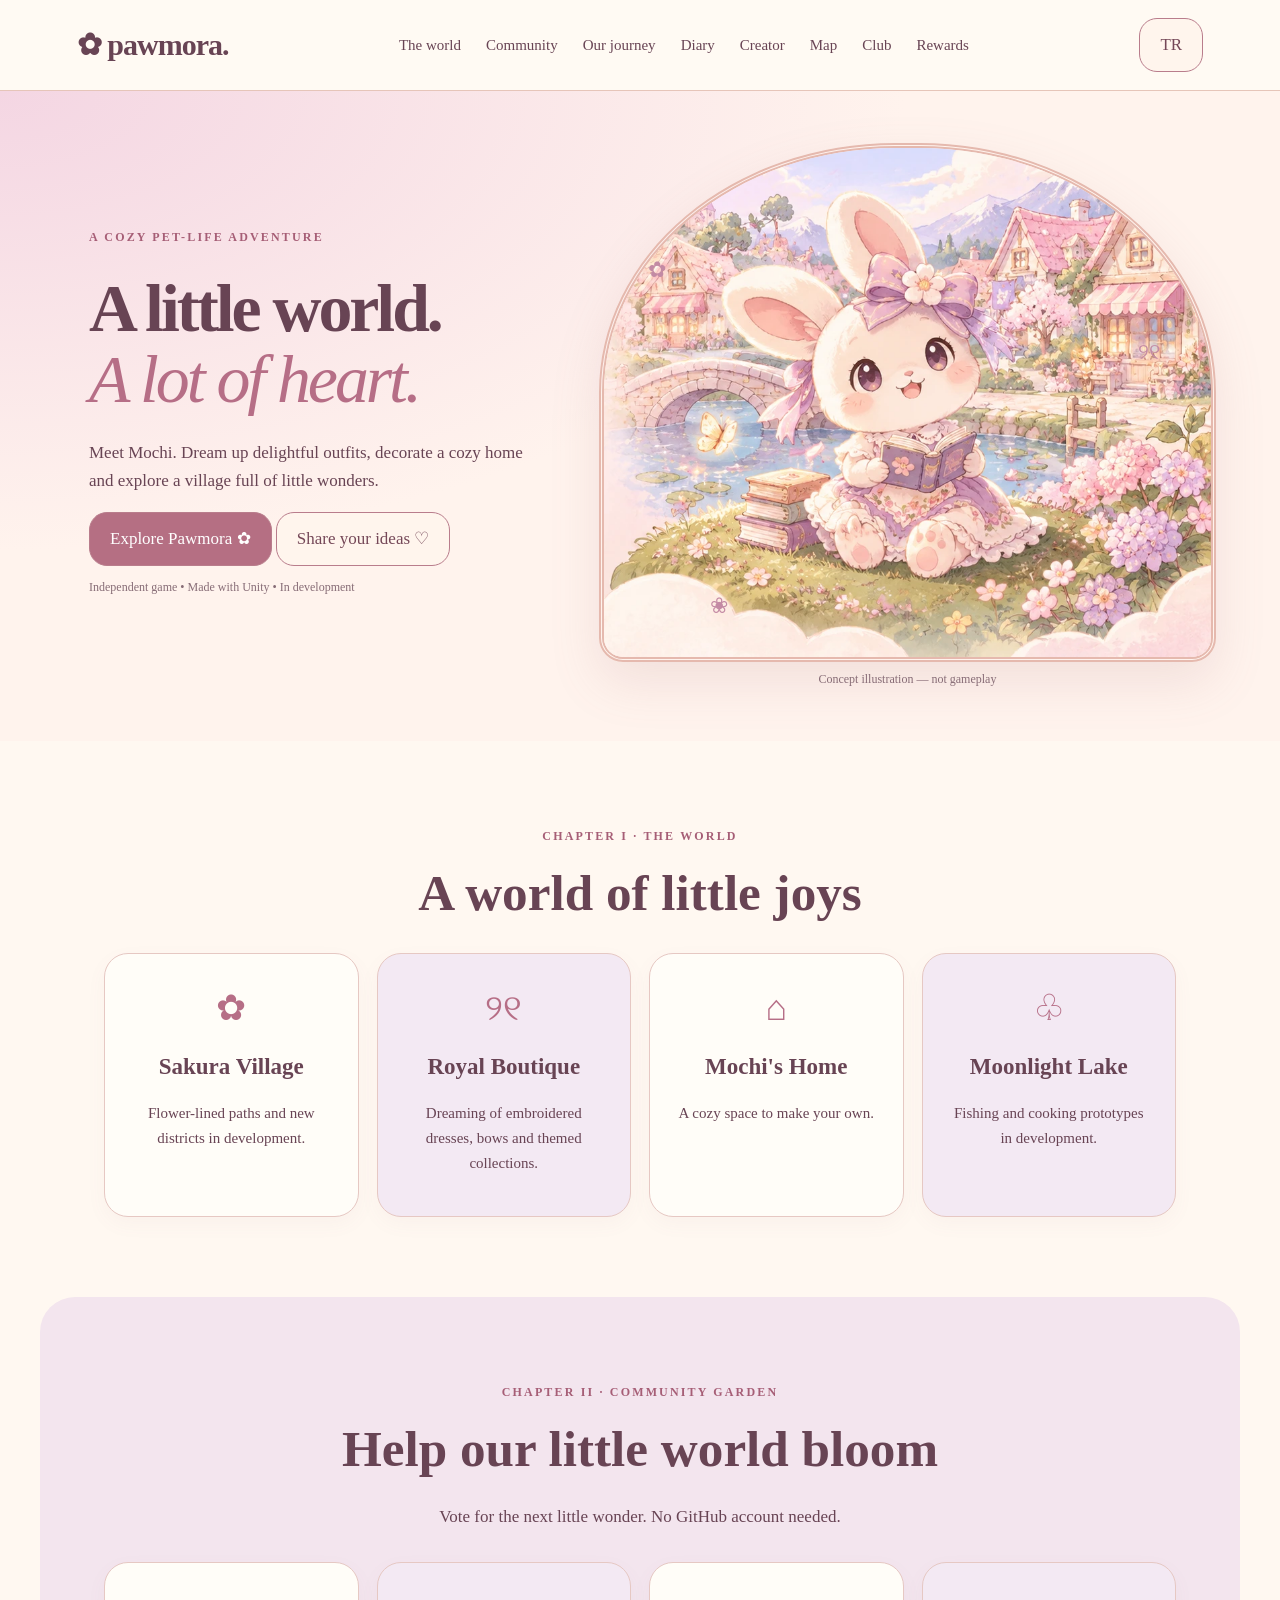
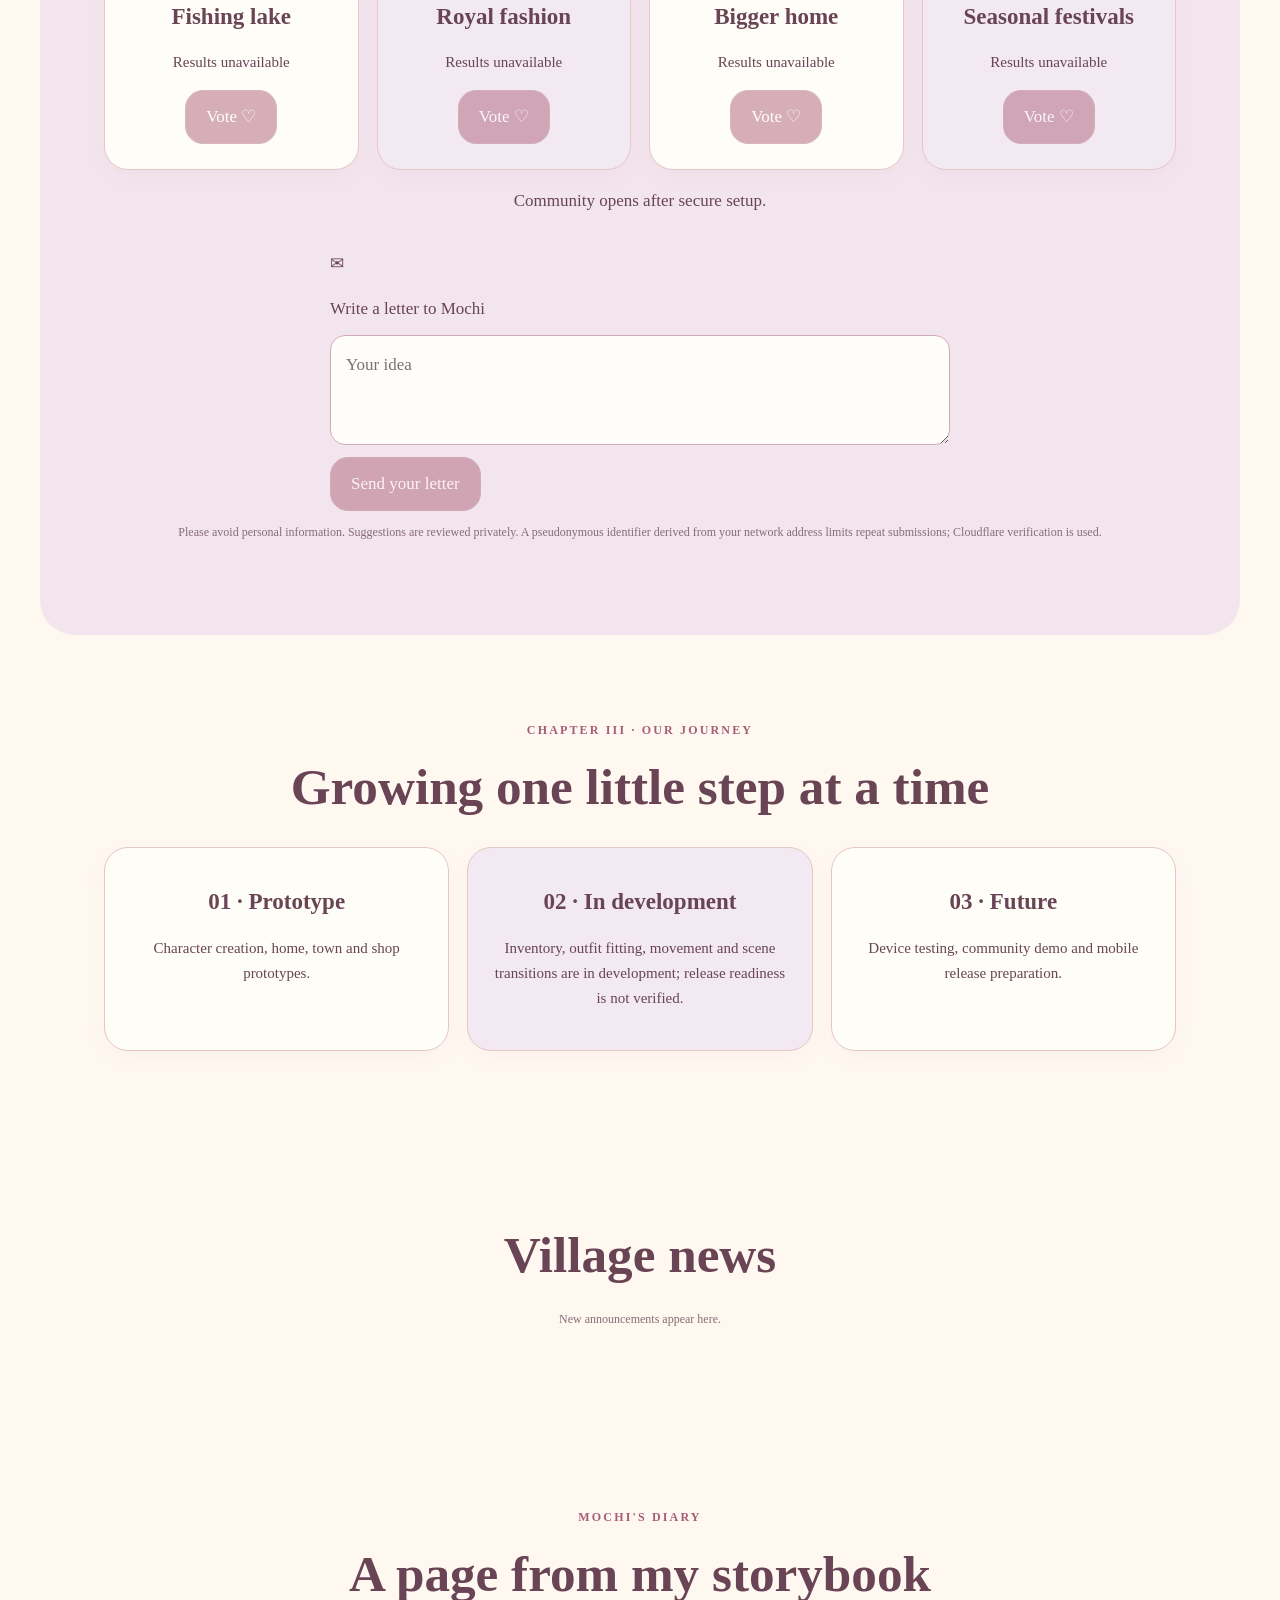
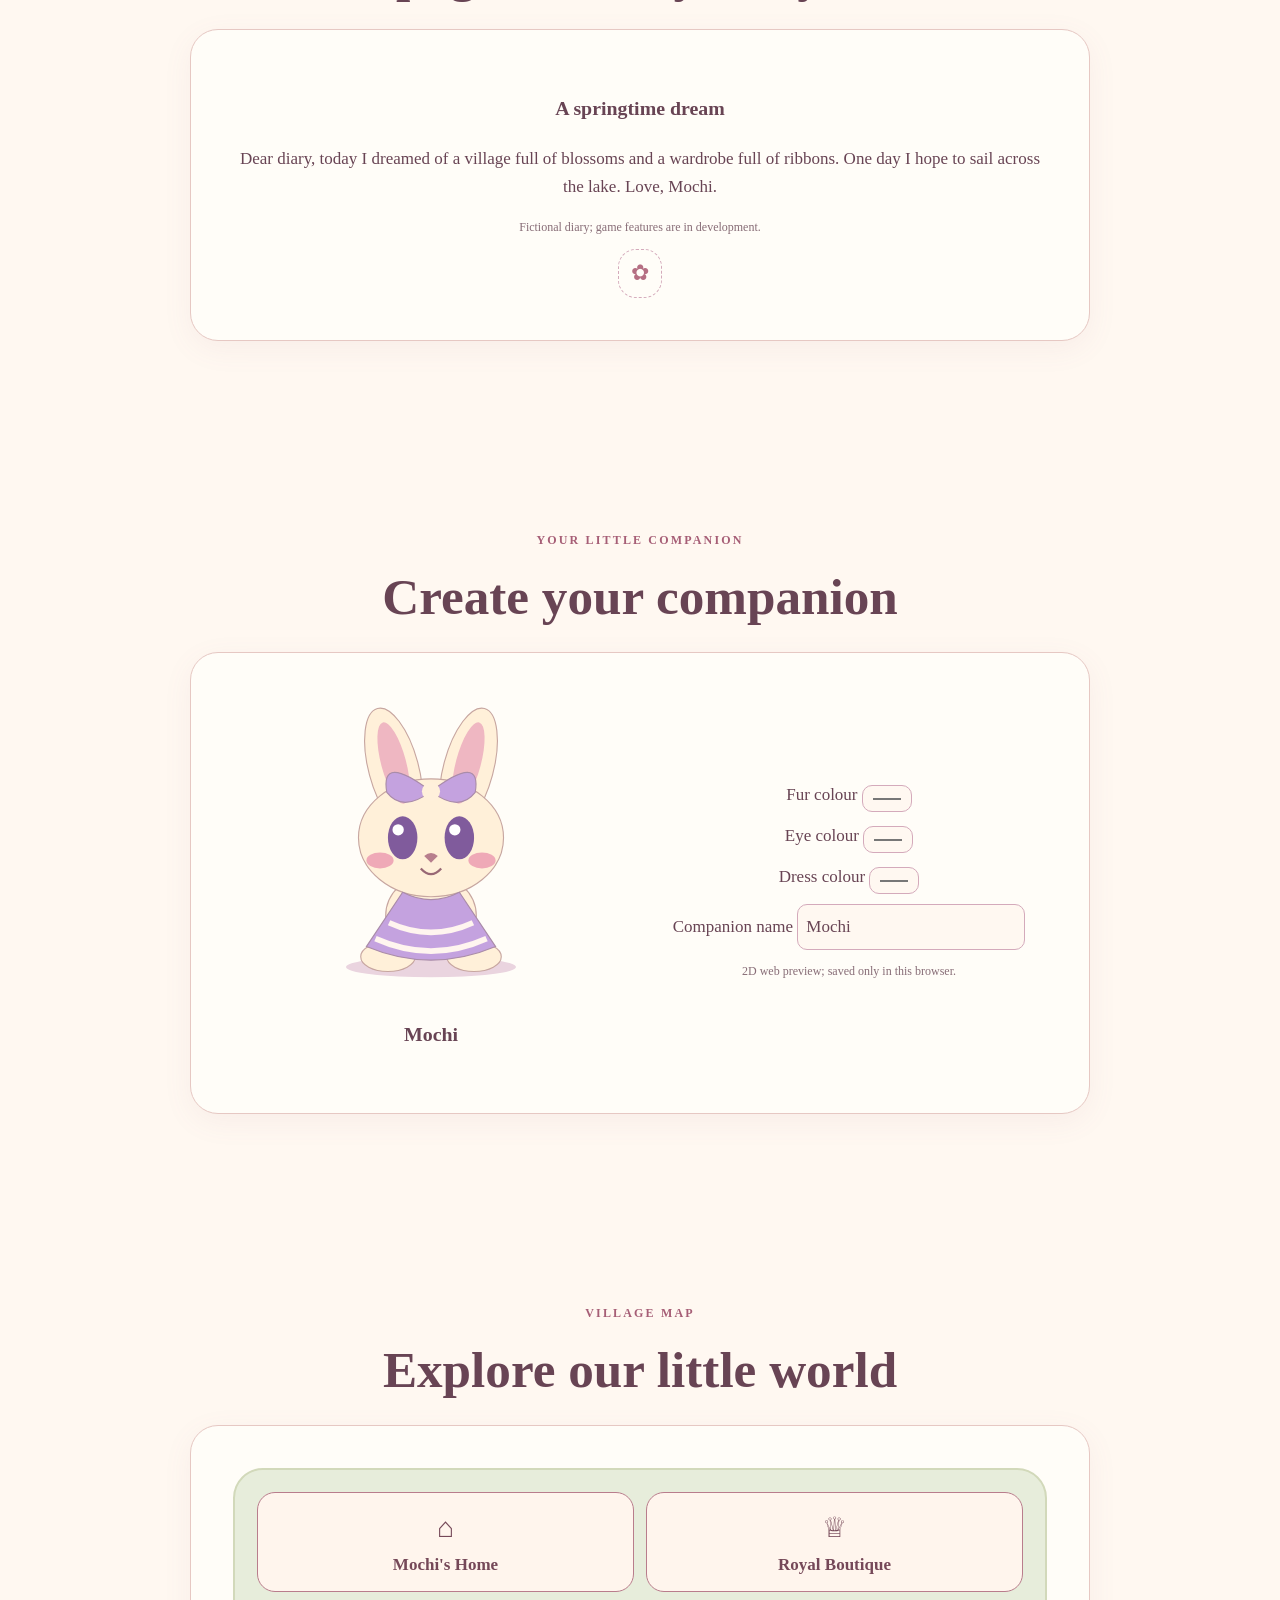
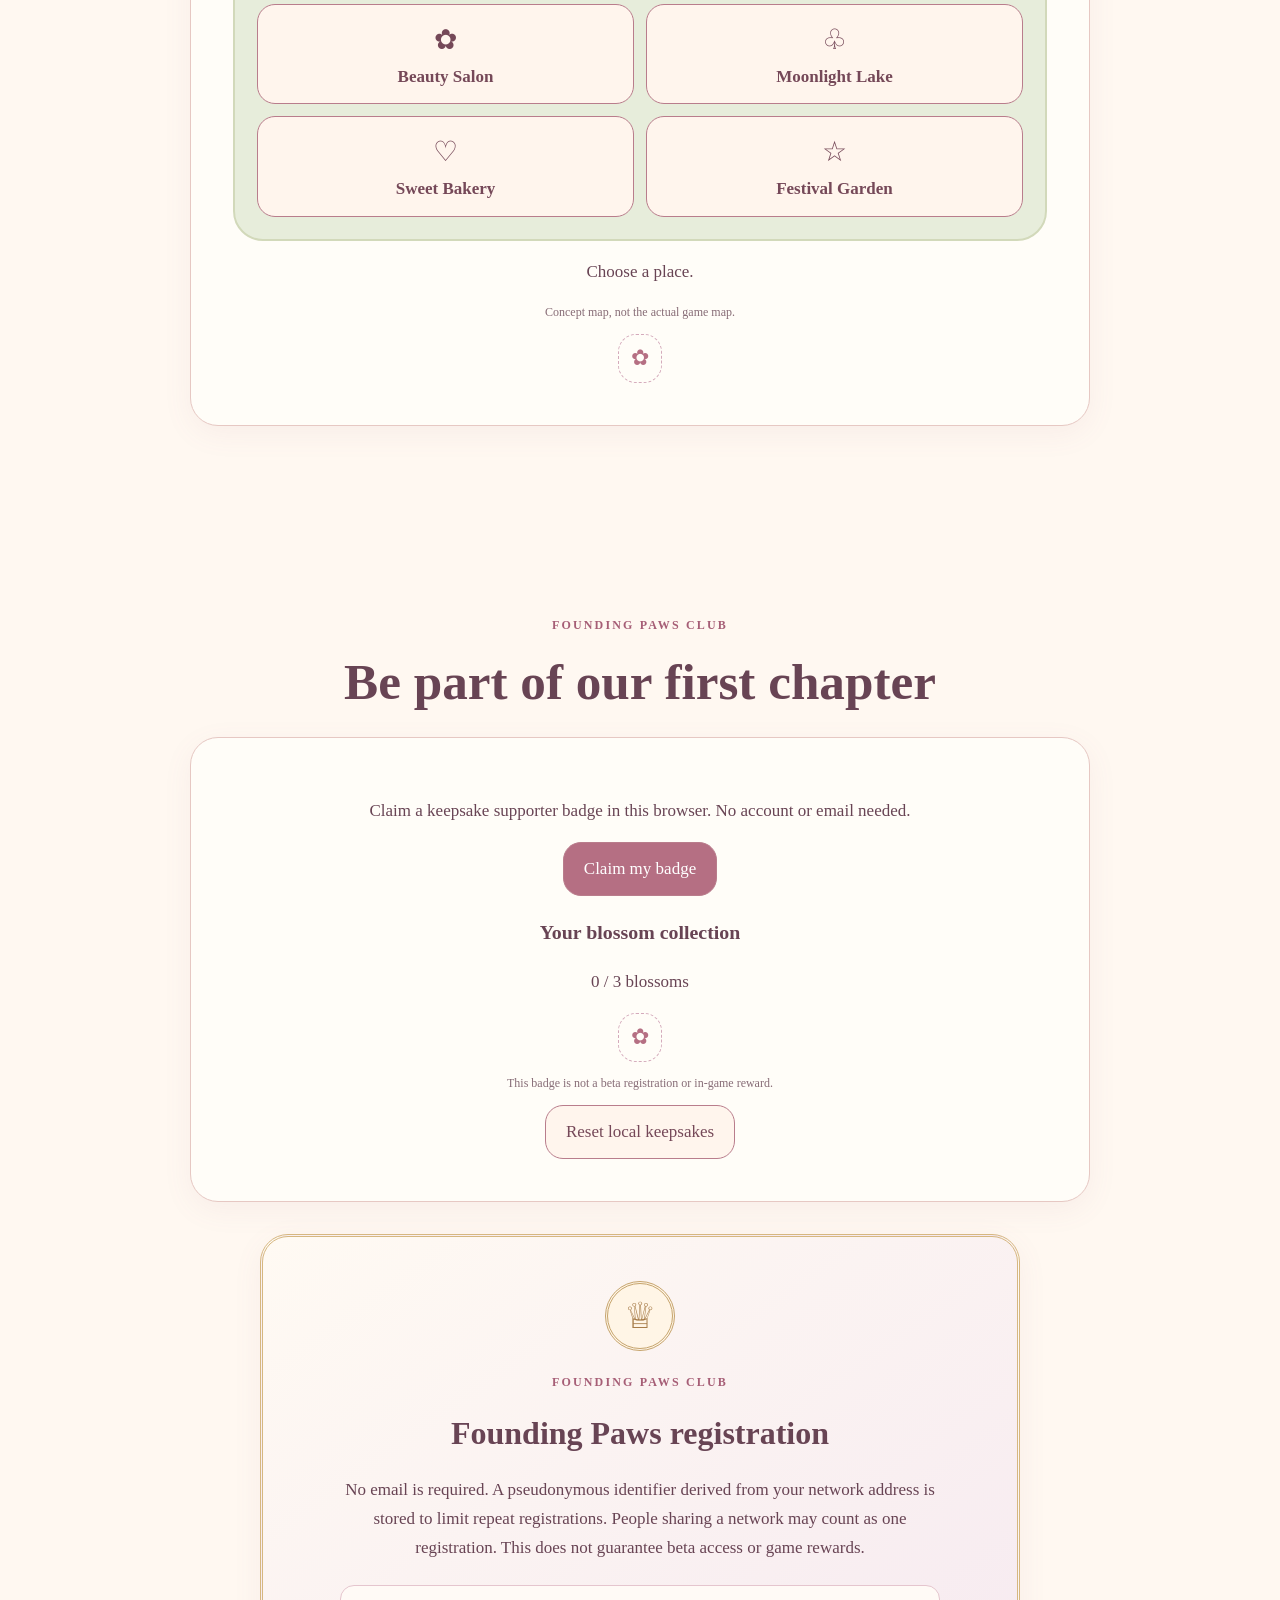
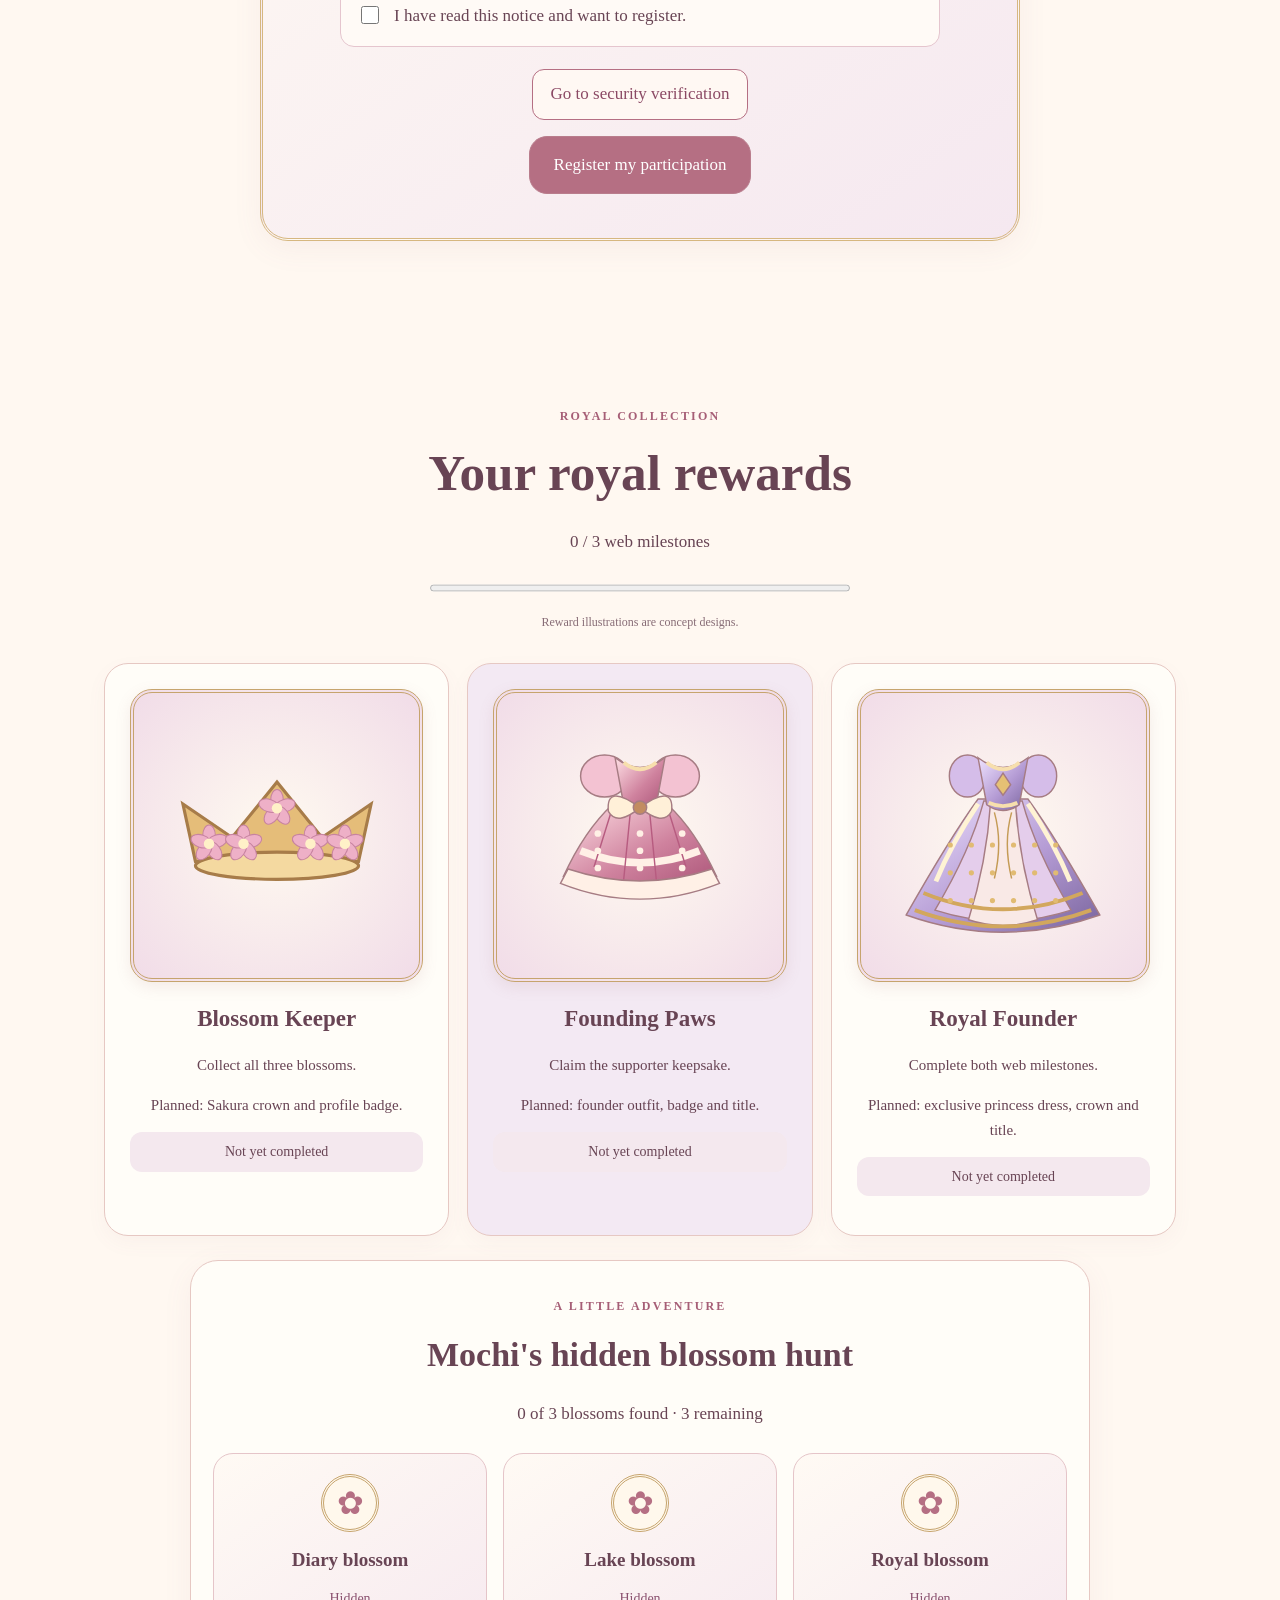
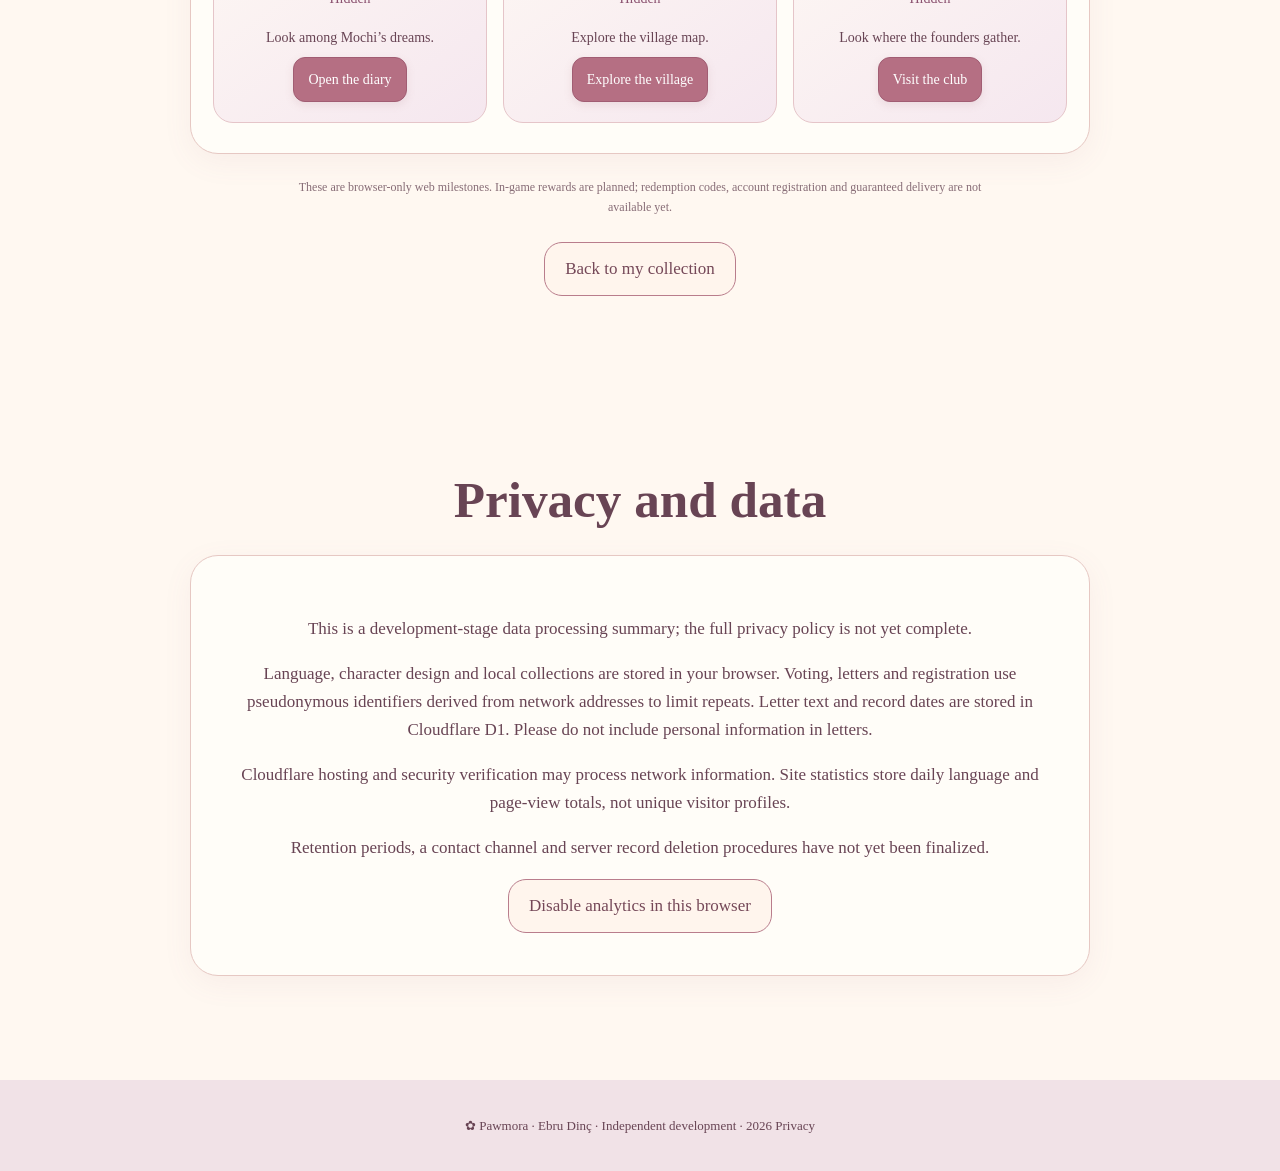
==== index.html @ b7911692 "Publish bilingual development-stage data processing summary" ====
<!doctype html><html lang="en"><head><meta charset="utf-8"><meta name="viewport" content="width=device-width,initial-scale=1"><meta name="theme-color" content="#fff5ee"><title>Pawmora • A little world, a lot of heart</title><link rel="stylesheet" href="style.css"><script src="app.js" defer></script><script src="storybook.js" defer></script></head><body><header><a class="brand" href="#">✿ pawmora.</a><nav><a href="#world" data-tr="Dünya">The world</a><a href="#community" data-tr="Topluluk">Community</a><a href="#journey" data-tr="Yol haritası">Our journey</a><a href="#diary" data-tr="Günlük">Diary</a><a href="#creator" data-tr="Karakter">Creator</a><a href="#town" data-tr="Harita">Map</a><a href="#club">Club</a><a href="#rewards" data-tr="Ödüller">Rewards</a></nav><button id="lang" aria-label="Change language">TR</button></header><main><section class="hero"><div class="intro"><small data-tr="MASALSI BİR HAYVAN MACERASI">A COZY PET-LIFE ADVENTURE</small><h1 data-tr="Küçük bir dünya.&lt;br&gt;&lt;em&gt;Büyük bir sevgi.&lt;/em&gt;">A little world.<br><em>A lot of heart.</em></h1><p data-tr="Mochi ile tanış. Hayalindeki kıyafetleri seç, evini dekore et ve çiçeklerle dolu bir kasabayı keşfet.">Meet Mochi. Dream up delightful outfits, decorate a cozy home and explore a village full of little wonders.</p><a class="button" href="#world" data-tr="Pawmora'yı keşfet">Explore Pawmora ✿</a> <a class="button pale" href="#community" data-tr="Fikrini paylaş">Share your ideas ♡</a><p class="note" data-tr="Bağımsız oyun • Unity ile geliştiriliyor">Independent game • Made with Unity • In development</p></div><figure><img src="assets/storybook.webp" alt="Mochi reading in a flower-filled fairytale village"><figcaption data-tr="Konsept illüstrasyonu — oyun görüntüsü değil">Concept illustration — not gameplay</figcaption><div class="story-sparks" aria-hidden="true"><span class="story-spark">✿</span><span class="story-spark">୨୧</span><span class="story-spark">❀</span></div></figure></section><section id="world"><small>CHAPTER I · THE WORLD</small><h2 data-tr="Küçük mutluluklar ülkesi">A world of little joys</h2><div class="cards"><article><span>✿</span><h3 data-tr="Sakura Kasabası">Sakura Village</h3><p data-tr="Çiçekli yollar ve keşfedilecek yeni bölgeler geliştiriliyor.">Flower-lined paths and new districts in development.</p></article><article><span>୨୧</span><h3 data-tr="Kraliyet Butiği">Royal Boutique</h3><p data-tr="Hayalimiz: işlemeli elbiseler, fiyonklar ve temalı koleksiyonlar.">Dreaming of embroidered dresses, bows and themed collections.</p></article><article><span>⌂</span><h3 data-tr="Mochi'nin evi">Mochi's Home</h3><p data-tr="Kişiselleştirilebilir, sıcak bir yuva.">A cozy space to make your own.</p></article><article><span>♧</span><h3 data-tr="Ay ışığı gölü">Moonlight Lake</h3><p data-tr="Balıkçılık ve yemek pişirme prototipleri geliştiriliyor.">Fishing and cooking prototypes in development.</p></article></div></section><section id="community"><small>CHAPTER II · COMMUNITY GARDEN</small><h2 data-tr="Birlikte büyüyelim">Help our little world bloom</h2><p data-tr="Bir sonraki özellik için oy ver. GitHub hesabı gerekmez.">Vote for the next little wonder. No GitHub account needed.</p><div id="poll" class="cards"></div><p id="status" role="status"></p><form id="idea"><p id="letter-icon" aria-hidden="true">✉</p><label for="message" data-tr="Mochi’ye mektup yaz">Write a letter to Mochi</label><textarea id="message" required maxlength="500" placeholder="Your idea / Fikrin"></textarea><div id="captcha"></div><button class="button" data-tr="Mektubunu gönder">Send your letter</button></form><p class="note" data-tr="Kişisel bilgi paylaşma. Öneriler özel olarak incelenir. Tekrar gönderimleri sınırlamak için ağ adresinden türetilen takma kimlik kullanılır; Cloudflare doğrulaması uygulanır.">Please avoid personal information. Suggestions are reviewed privately. A pseudonymous identifier derived from your network address limits repeat submissions; Cloudflare verification is used.</p></section><section id="journey"><small>CHAPTER III · OUR JOURNEY</small><h2 data-tr="Her gün biraz daha büyüyoruz">Growing one little step at a time</h2><div class="cards"><article><h3>01 · Prototype</h3><p data-tr="Karakter oluşturma, ev, kasaba ve mağaza prototipleri.">Character creation, home, town and shop prototypes.</p></article><article><h3>02 · In development</h3><p data-tr="Envanter, kıyafet uyumu, hareket ve sahne geçişleri geliştiriliyor; yayın hazırlığı doğrulanmadı.">Inventory, outfit fitting, movement and scene transitions are in development; release readiness is not verified.</p></article><article><h3>03 · Future</h3><p data-tr="Cihaz testleri, topluluk demosu ve mobil yayın hazırlığı.">Device testing, community demo and mobile release preparation.</p></article></div></section><section id="news" class="story-extra"><h2 data-tr="Kasabadan haberler">Village news</h2><div id="published-announcement" hidden></div><p class="note" data-tr="Yeni duyurular burada yayımlanır.">New announcements appear here.</p></section><section id="diary" class="story-extra"><small data-tr="MOCHI'NİN GÜNLÜĞÜ">MOCHI'S DIARY</small><h2 data-tr="Masal kitabından bir sayfa">A page from my storybook</h2><div class="storybook-panel"><h3 data-tr="Bir bahar hayali">A springtime dream</h3><p data-tr="Sevgili günlüğüm, bugün çiçeklerle dolu bir kasaba ve kurdelelerle süslü bir gardırop hayal ettim. Bir gün gölde teknemle gezmek istiyorum. Sevgiler, Mochi.">Dear diary, today I dreamed of a village full of blossoms and a wardrobe full of ribbons. One day I hope to sail across the lake. Love, Mochi.</p><p class="note" data-tr="Kurgu günlük; oyun özellikleri geliştirme aşamasındadır.">Fictional diary; game features are in development.</p><button class="flower-find" data-flower="diary" aria-label="Collect flower / Çiçek topla">✿</button></div></section>
<div id="published-diary" class="story-extra" hidden></div><section id="creator" class="story-extra"><small data-tr="KÜÇÜK DOSTUN">YOUR LITTLE COMPANION</small><h2 data-tr="Kendi karakterini tasarla">Create your companion</h2><div class="storybook-panel story-grid"><div><svg viewBox="0 0 300 260" role="img" aria-label="Customizable bunny / Özelleştirilebilir tavşan"><ellipse cx="150" cy="240" rx="75" ry="9" fill="#ead4df"/><g id="pet-fur" fill="#fff0d9" stroke="#c7a6a0"><ellipse cx="117" cy="65" rx="22" ry="55" transform="rotate(-15 117 65)"/><ellipse cx="183" cy="65" rx="22" ry="55" transform="rotate(15 183 65)"/><ellipse cx="150" cy="195" rx="40" ry="37"/><ellipse cx="112" cy="231" rx="24" ry="13"/><ellipse cx="188" cy="231" rx="24" ry="13"/><ellipse cx="150" cy="126" rx="64" ry="52"/></g><ellipse cx="117" cy="60" rx="11" ry="37" fill="#efb7c2" transform="rotate(-15 117 60)"/><ellipse cx="183" cy="60" rx="11" ry="37" fill="#efb7c2" transform="rotate(15 183 60)"/><g id="pet-eyes" fill="#805b9c"><ellipse cx="125" cy="126" rx="13" ry="19"/><ellipse cx="175" cy="126" rx="13" ry="19"/></g><g fill="white"><circle cx="121" cy="119" r="5"/><circle cx="171" cy="119" r="5"/></g><g fill="#efa9b7"><ellipse cx="105" cy="146" rx="12" ry="7"/><ellipse cx="195" cy="146" rx="12" ry="7"/></g><path d="M144 142Q150 137 156 142L150 148Z" fill="#b77e8d"/><path d="M141 153Q150 163 159 153" fill="none" stroke="#986875" stroke-width="2"/><g id="pet-dress" fill="#c4a2df" stroke="#aa8ca9"><path d="M125 174Q150 187 175 174L207 222Q150 246 93 222Z"/><path d="M150 85Q105 51 111 86Q125 104 150 85Q195 51 189 86Q175 104 150 85"/></g><path d="M101 215Q150 237 199 215M113 201Q150 218 187 201" fill="none" stroke="#fff5ef" stroke-width="5"/><circle cx="150" cy="85" r="8" fill="#fff0db"/></svg><h3 id="pet-display">Mochi</h3></div><div><label><span data-tr="Kürk rengi">Fur colour</span> <input type="color" id="fur-color" value="#fff0d9"></label><label><span data-tr="Göz rengi">Eye colour</span> <input type="color" id="eye-color" value="#805b9c"></label><label><span data-tr="Elbise rengi">Dress colour</span> <input type="color" id="dress-color" value="#c4a2df"></label><label><span data-tr="Karakter adı">Companion name</span> <input id="pet-name" maxlength="24" value="Mochi"></label><p class="note" data-tr="2D web önizlemesi; yalnızca bu tarayıcıda saklanır.">2D web preview; saved only in this browser.</p></div></div></section>
<section id="town" class="story-extra"><small data-tr="KASABA HARİTASI">VILLAGE MAP</small><h2 data-tr="Küçük dünyamızı keşfet">Explore our little world</h2><div class="storybook-panel"><div class="town-map"><button type="button" data-place-en="A cozy home to decorate." data-place-tr="Dekore edilecek sıcak bir ev."><span aria-hidden="true">⌂</span><b data-tr="Mochi'nin evi">Mochi's Home</b></button><button type="button" data-place-en="Dream outfits and accessories." data-place-tr="Masalsı kıyafetler ve aksesuarlar."><span aria-hidden="true">♕</span><b data-tr="Kraliyet Butiği">Royal Boutique</b></button><button type="button" data-place-en="Planned hair and beauty customization." data-place-tr="Planlanan saç ve görünüm seçenekleri."><span aria-hidden="true">✿</span><b data-tr="Güzellik Salonu">Beauty Salon</b></button><button type="button" data-place-en="Fishing and boating are planned." data-place-tr="Balıkçılık ve tekne gezileri planlanıyor."><span aria-hidden="true">♧</span><b data-tr="Ay Işığı Gölü">Moonlight Lake</b></button><button type="button" data-place-en="Planned cooking activities." data-place-tr="Planlanan yemek etkinlikleri."><span aria-hidden="true">♡</span><b data-tr="Tatlı Pastane">Sweet Bakery</b></button><button type="button" data-place-en="Planned seasonal celebrations." data-place-tr="Planlanan mevsimsel kutlamalar."><span aria-hidden="true">☆</span><b data-tr="Festival Bahçesi">Festival Garden</b></button></div><p id="town-info" aria-live="polite" data-tr="Bir bölge seç.">Choose a place.</p><p class="note" data-tr="Şematik konsept haritası; gerçek oyun haritası değildir.">Concept map, not the actual game map.</p><button class="flower-find" data-flower="town" aria-label="Collect flower / Çiçek topla">✿</button></div></section>
<section id="club" class="story-extra"><small>FOUNDING PAWS CLUB</small><h2 data-tr="İlk masalımızın parçası ol">Be part of our first chapter</h2><div class="storybook-panel"><p data-tr="Bu tarayıcıda hatıra destekçi rozetini al. Üyelik veya e-posta gerekmez.">Claim a keepsake supporter badge in this browser. No account or email needed.</p><button id="club-join" data-tr="Rozetimi al">Claim my badge</button><p id="club-badge" aria-live="polite"></p><h3 data-tr="Çiçek koleksiyonun">Your blossom collection</h3><p id="flower-count" aria-live="polite"></p><button class="flower-find" data-flower="club" aria-label="Collect flower / Çiçek topla">✿</button><p class="note" data-tr="Rozet gerçek beta kaydı veya oyun içi ödül değildir.">This badge is not a beta registration or in-game reward.</p><button id="story-reset" class="pale" data-tr="Yerel hatıraları sıfırla">Reset local keepsakes</button></div><div class="storybook-panel founding-card" id="founding-registration"><div class="founding-emblem" aria-hidden="true">♕</div><small>FOUNDING PAWS CLUB</small><h3 data-tr="Kurucu Patiler katılım kaydı">Founding Paws registration</h3><p data-tr="Katılım kaydı için e-posta gerekmez. Tekrar kayıtları sınırlamak amacıyla ağ adresinden türetilen takma kimlik saklanır. Aynı ağı kullanan kişiler tek kayıt olarak sayılabilir. Bu kayıt beta erişimi veya oyun içi ödül garantisi değildir.">No email is required. A pseudonymous identifier derived from your network address is stored to limit repeat registrations. People sharing a network may count as one registration. This does not guarantee beta access or game rewards.</p><label class="founding-consent"><input type="checkbox" id="founding-consent"> <span data-tr="Bu açıklamayı okudum ve katılım kaydı istiyorum.">I have read this notice and want to register.</span></label><p><a class="founding-verify" href="#community" data-tr="Güvenlik doğrulamasına git">Go to security verification</a></p><button type="button" id="founding-register" data-tr="Katılımımı kaydet">Register my participation</button><p id="founding-result" role="status"></p></div></section><section id="rewards" class="story-extra"><small data-tr="KRALİYET KOLEKSİYONU">ROYAL COLLECTION</small><h2 data-tr="Kraliyet ödül cüzdanın">Your royal rewards</h2><p id="reward-summary" aria-live="polite"></p><progress id="reward-progress" max="4" value="0" aria-label="Collection progress / Koleksiyon ilerlemesi"></progress><p id="reward-celebration" role="status" hidden></p><p class="note" data-tr="Ödül çizimleri konsept tasarımlardır.">Reward illustrations are concept designs.</p><div class="cards"><article><div class="reward-medal" aria-hidden="true"><svg viewBox="0 0 220 150" aria-hidden="true"><path d="M32 100L20 45L67 77L110 24L153 77L200 45L188 100Z" fill="#e5bd79" stroke="#a77c49" stroke-width="3"/><ellipse cx="110" cy="104" rx="78" ry="13" fill="#f4d9a0" stroke="#a77c49" stroke-width="3"/><g transform="translate(45 83)"><ellipse cy="-8" rx="6" ry="10" fill="#eeb0c7" stroke="#c783a0" transform="rotate(0)"/><ellipse cy="-8" rx="6" ry="10" fill="#eeb0c7" stroke="#c783a0" transform="rotate(72)"/><ellipse cy="-8" rx="6" ry="10" fill="#eeb0c7" stroke="#c783a0" transform="rotate(144)"/><ellipse cy="-8" rx="6" ry="10" fill="#eeb0c7" stroke="#c783a0" transform="rotate(216)"/><ellipse cy="-8" rx="6" ry="10" fill="#eeb0c7" stroke="#c783a0" transform="rotate(288)"/><circle r="5" fill="#fff1c8"/></g><g transform="translate(78 83)"><ellipse cy="-8" rx="6" ry="10" fill="#eeb0c7" stroke="#c783a0" transform="rotate(0)"/><ellipse cy="-8" rx="6" ry="10" fill="#eeb0c7" stroke="#c783a0" transform="rotate(72)"/><ellipse cy="-8" rx="6" ry="10" fill="#eeb0c7" stroke="#c783a0" transform="rotate(144)"/><ellipse cy="-8" rx="6" ry="10" fill="#eeb0c7" stroke="#c783a0" transform="rotate(216)"/><ellipse cy="-8" rx="6" ry="10" fill="#eeb0c7" stroke="#c783a0" transform="rotate(288)"/><circle r="5" fill="#fff1c8"/></g><g transform="translate(110 49)"><ellipse cy="-8" rx="6" ry="10" fill="#eeb0c7" stroke="#c783a0" transform="rotate(0)"/><ellipse cy="-8" rx="6" ry="10" fill="#eeb0c7" stroke="#c783a0" transform="rotate(72)"/><ellipse cy="-8" rx="6" ry="10" fill="#eeb0c7" stroke="#c783a0" transform="rotate(144)"/><ellipse cy="-8" rx="6" ry="10" fill="#eeb0c7" stroke="#c783a0" transform="rotate(216)"/><ellipse cy="-8" rx="6" ry="10" fill="#eeb0c7" stroke="#c783a0" transform="rotate(288)"/><circle r="5" fill="#fff1c8"/></g><g transform="translate(142 83)"><ellipse cy="-8" rx="6" ry="10" fill="#eeb0c7" stroke="#c783a0" transform="rotate(0)"/><ellipse cy="-8" rx="6" ry="10" fill="#eeb0c7" stroke="#c783a0" transform="rotate(72)"/><ellipse cy="-8" rx="6" ry="10" fill="#eeb0c7" stroke="#c783a0" transform="rotate(144)"/><ellipse cy="-8" rx="6" ry="10" fill="#eeb0c7" stroke="#c783a0" transform="rotate(216)"/><ellipse cy="-8" rx="6" ry="10" fill="#eeb0c7" stroke="#c783a0" transform="rotate(288)"/><circle r="5" fill="#fff1c8"/></g><g transform="translate(175 83)"><ellipse cy="-8" rx="6" ry="10" fill="#eeb0c7" stroke="#c783a0" transform="rotate(0)"/><ellipse cy="-8" rx="6" ry="10" fill="#eeb0c7" stroke="#c783a0" transform="rotate(72)"/><ellipse cy="-8" rx="6" ry="10" fill="#eeb0c7" stroke="#c783a0" transform="rotate(144)"/><ellipse cy="-8" rx="6" ry="10" fill="#eeb0c7" stroke="#c783a0" transform="rotate(216)"/><ellipse cy="-8" rx="6" ry="10" fill="#eeb0c7" stroke="#c783a0" transform="rotate(288)"/><circle r="5" fill="#fff1c8"/></g></svg></div><h3 data-tr="Çiçek Koruyucusu">Blossom Keeper</h3><p data-tr="Üç gizli çiçeği de topla.">Collect all three blossoms.</p><p data-tr="Planlanan: Sakura tacı ve profil rozeti.">Planned: Sakura crown and profile badge.</p><p class="reward-state" id="reward-blossom" aria-live="polite"></p></article><article><div class="reward-medal" aria-hidden="true"><svg viewBox="0 0 240 220" aria-hidden="true"><defs><linearGradient id="vintage-silk" x2="1" y2="1"><stop stop-color="#ffe0e5"/><stop offset=".55" stop-color="#cf829e"/><stop offset="1" stop-color="#a85175"/></linearGradient></defs><g stroke="#a67c83" stroke-width="1.5"><path d="M91 78Q62 105 40 153Q120 183 200 153Q178 105 149 78Z" fill="url(#vintage-silk)"/><path d="M45 145Q120 170 195 145L203 160Q120 193 37 160Z" fill="#fff0e6"/><path d="M58 126Q120 151 182 126" fill="none" stroke="#fff0e6" stroke-width="8"/><path d="M91 82L72 143M110 85L103 156M130 85L137 156M149 82L168 143" stroke="#b75c80" fill="none"/><ellipse cx="83" cy="48" rx="25" ry="22" fill="#f3c2d2"/><ellipse cx="157" cy="48" rx="25" ry="22" fill="#f3c2d2"/><path d="M94 29Q120 49 146 29L137 78Q120 90 103 78Z" fill="url(#vintage-silk)"/><path d="M103 34Q120 48 137 34M105 76Q120 83 135 76" stroke="#f7dfad" stroke-width="4" fill="none"/><path d="M120 81Q84 55 87 85Q96 101 120 81Q156 55 153 85Q144 101 120 81" fill="#fff0d8"/><circle cx="120" cy="81" r="7" fill="#c28c61"/></g><circle cx="76" cy="108" r="3.5" fill="#fff0e5"/><circle cx="120" cy="108" r="3.5" fill="#fff0e5"/><circle cx="164" cy="108" r="3.5" fill="#fff0e5"/><circle cx="76" cy="126" r="3.5" fill="#fff0e5"/><circle cx="120" cy="126" r="3.5" fill="#fff0e5"/><circle cx="164" cy="126" r="3.5" fill="#fff0e5"/><circle cx="76" cy="144" r="3.5" fill="#fff0e5"/><circle cx="120" cy="144" r="3.5" fill="#fff0e5"/><circle cx="164" cy="144" r="3.5" fill="#fff0e5"/></svg></div><h3 data-tr="Kurucu Patiler">Founding Paws</h3><p data-tr="Destekçi hatıra rozetini al.">Claim the supporter keepsake.</p><p data-tr="Planlanan: kurucu kıyafeti, rozet ve unvan.">Planned: founder outfit, badge and title.</p><p class="reward-state" id="reward-founding" aria-live="polite"></p></article><article><div class="reward-medal" aria-hidden="true"><svg viewBox="0 0 240 220" aria-hidden="true"><defs><linearGradient id="royal-silk" x2="1" y2="1"><stop stop-color="#f0e4ff"/><stop offset=".55" stop-color="#b49bd4"/><stop offset="1" stop-color="#79649d"/></linearGradient></defs><g stroke="#a67c83" stroke-width="1.5"><path d="M94 72Q65 112 19 193Q120 229 221 193Q175 112 146 72Z" fill="url(#royal-silk)"/><path d="M100 74Q86 126 49 188Q120 211 191 188Q154 126 140 74Z" fill="#e4cdeb"/><path d="M107 76Q103 138 84 198Q120 210 156 198Q137 138 133 76Z" fill="#f9e9e6"/><path d="M37 170Q120 204 203 170M28 188Q120 222 212 188" fill="none" stroke="#d2a75d" stroke-width="4"/><path d="M94 77Q66 119 50 158M146 77Q174 119 190 158" fill="none" stroke="#fff3d4" stroke-width="5"/><ellipse cx="83" cy="48" rx="19" ry="22" fill="#d5bde9"/><ellipse cx="157" cy="48" rx="19" ry="22" fill="#d5bde9"/><path d="M94 29Q120 49 146 29L137 78Q120 90 103 78Z" fill="url(#royal-silk)"/><path d="M103 34Q120 48 137 34M105 76Q120 83 135 76" stroke="#f7dfad" stroke-width="4" fill="none"/><path d="M120 45L112 57L120 68L128 57Z" fill="#e5c174"/><path d="M111 86Q120 118 111 155M129 86Q120 118 129 155" stroke="#c49b55" fill="none"/></g><circle cx="65" cy="120" r="2.7" fill="#e1bb72"/><circle cx="87" cy="120" r="2.7" fill="#e1bb72"/><circle cx="109" cy="120" r="2.7" fill="#e1bb72"/><circle cx="131" cy="120" r="2.7" fill="#e1bb72"/><circle cx="153" cy="120" r="2.7" fill="#e1bb72"/><circle cx="175" cy="120" r="2.7" fill="#e1bb72"/><circle cx="65" cy="149" r="2.7" fill="#e1bb72"/><circle cx="87" cy="149" r="2.7" fill="#e1bb72"/><circle cx="109" cy="149" r="2.7" fill="#e1bb72"/><circle cx="131" cy="149" r="2.7" fill="#e1bb72"/><circle cx="153" cy="149" r="2.7" fill="#e1bb72"/><circle cx="175" cy="149" r="2.7" fill="#e1bb72"/><circle cx="65" cy="178" r="2.7" fill="#e1bb72"/><circle cx="87" cy="178" r="2.7" fill="#e1bb72"/><circle cx="109" cy="178" r="2.7" fill="#e1bb72"/><circle cx="131" cy="178" r="2.7" fill="#e1bb72"/><circle cx="153" cy="178" r="2.7" fill="#e1bb72"/><circle cx="175" cy="178" r="2.7" fill="#e1bb72"/></svg></div><h3 data-tr="Kraliyet Kurucusu">Royal Founder</h3><p data-tr="İki web hedefini de tamamla.">Complete both web milestones.</p><p data-tr="Planlanan: özel prenses elbisesi, taç ve unvan.">Planned: exclusive princess dress, crown and title.</p><p class="reward-state" id="reward-royal" aria-live="polite"></p></article></div><div class="storybook-panel" id="flower-hunt"><small data-tr="KÜÇÜK BİR MACERA">A LITTLE ADVENTURE</small><h3 data-tr="Mochi'nin gizli çiçek avı">Mochi's hidden blossom hunt</h3><p id="hunt-count" aria-live="polite"></p><div class="hunt-grid"><article class="hunt-card"><div class="hunt-flower" aria-hidden="true">✿</div><h4 data-tr="Günlük çiçeği">Diary blossom</h4><p class="hunt-status" id="hunt-diary" aria-live="polite"></p><p data-tr="Mochi’nin hayallerini yazdığı sayfalara bak.">Look among Mochi’s dreams.</p><a class="hunt-link" href="#diary" data-tr="Günlüğü keşfet">Open the diary</a></article><article class="hunt-card"><div class="hunt-flower" aria-hidden="true">✿</div><h4 data-tr="Göl çiçeği">Lake blossom</h4><p class="hunt-status" id="hunt-town" aria-live="polite"></p><p data-tr="Kasaba haritasını keşfet.">Explore the village map.</p><a class="hunt-link" href="#town" data-tr="Kasabayı keşfet">Explore the village</a></article><article class="hunt-card"><div class="hunt-flower" aria-hidden="true">✿</div><h4 data-tr="Kraliyet çiçeği">Royal blossom</h4><p class="hunt-status" id="hunt-club" aria-live="polite"></p><p data-tr="Kurucu Patilerin buluştuğu yere bak.">Look where the founders gather.</p><a class="hunt-link" href="#club" data-tr="Kulübü ziyaret et">Visit the club</a></article></div></div><p class="note reward-note" data-tr="Bunlar yalnızca bu tarayıcıdaki web hedefleridir. Oyun içi ödüller planlanmaktadır; henüz ödül kodu, hesap kaydı veya teslim garantisi yoktur.">These are browser-only web milestones. In-game rewards are planned; redemption codes, account registration and guaranteed delivery are not available yet.</p><a class="button pale" href="#club" data-tr="Koleksiyonuma dön">Back to my collection</a></section><section id="privacy" class="story-extra"><h2 data-tr="Gizlilik ve veriler">Privacy and data</h2><div class="storybook-panel"><p data-tr="Bu açıklama geliştirme aşamasındaki veri işleme özetidir; kapsamlı gizlilik politikası henüz tamamlanmamıştır.">This is a development-stage data processing summary; the full privacy policy is not yet complete.</p><p data-tr="Dil, karakter tasarımı ve yerel koleksiyonlar tarayıcıda saklanır. Oylama, mektup ve katılım kayıtlarında tekrarları sınırlamak için ağ adresinden türetilen takma kimlikler kullanılır. Mektup metinleri ve kayıt tarihleri Cloudflare D1 üzerinde saklanır. Mektuplara kişisel bilgi yazmayın.">Language, character design and local collections are stored in your browser. Voting, letters and registration use pseudonymous identifiers derived from network addresses to limit repeats. Letter text and record dates are stored in Cloudflare D1. Please do not include personal information in letters.</p><p data-tr="Cloudflare güvenlik doğrulaması ve barındırma hizmetleri ağ bilgilerini işleyebilir. Site istatistikleri günlük dil ve görüntüleme toplamlarını saklar; benzersiz kişi takibi yapmaz.">Cloudflare hosting and security verification may process network information. Site statistics store daily language and page-view totals, not unique visitor profiles.</p><p data-tr="Veri saklama süreleri, iletişim kanalı ve sunucu kayıtlarını silme süreci henüz kesinleştirilmemiştir.">Retention periods, a contact channel and server record deletion procedures have not yet been finalized.</p><a class="button pale" href="/?analytics=off" data-tr="Bu tarayıcıda ölçümü kapat">Disable analytics in this browser</a></div></section></main><footer>✿ Pawmora · Ebru Dinç · Independent development · 2026 <a href="#privacy" data-tr="Gizlilik">Privacy</a></footer><button type="button" id="back-top" aria-label="Back to top" hidden>↑</button></body></html>
---- style.css ----
*{box-sizing:border-box}html{scroll-behavior:smooth}body{margin:0;background:#fff8f1;color:#684454;font:17px/1.65 Georgia,serif}header{display:flex;align-items:center;justify-content:space-between;gap:20px;padding:18px 6%;background:#fffaf3;border-bottom:1px solid #e6c5b9;flex-wrap:wrap}.brand{font-size:30px;font-weight:bold;letter-spacing:-1px}a{color:inherit;text-decoration:none}nav{display:flex;gap:25px;flex-wrap:wrap;font-size:15px}button,.button{font:inherit;cursor:pointer;border:1px solid #b97d8c;border-radius:18px;background:#b56f83;color:white;padding:12px 20px;display:inline-block}.pale,#lang{background:#fff5ed;color:#754858}.hero{display:grid;grid-template-columns: .9fr 1.1fr;align-items:center;min-height:650px;background:radial-gradient(ellipse at 0 0,#f4d6e3,transparent 50%),#fff3ed;padding:40px 5%;gap:30px}.intro{padding:25px}small{letter-spacing:.18em;color:#a65e76;font: bold 12px/1.6 Georgia,serif}h1{font-size:clamp(46px,5.3vw,85px);line-height:1.04;letter-spacing:-.045em;margin:24px 0}em{color:#b66e86;font-weight:normal}h2{font-size:clamp(32px,4vw,52px);line-height:1.15;margin:15px 0 25px}figure{margin:0;position:relative}figure img{width:100%;display:block;border-radius:48% 48% 24px 24px;border:5px double #e5b9ae;box-shadow:0 20px 50px #a76f7825}figcaption,.note{font-size:12px;color:#876c76}figcaption{text-align:center;margin-top:8px}section:not(.hero){max-width:1200px;margin:auto;padding:80px 5%;text-align:center}.cards{display:grid;grid-template-columns:repeat(auto-fit,minmax(200px,1fr));gap:18px;margin-top:30px}.cards article{background:#fffdf8;border:1px solid #e6c8c3;border-radius:24px;padding:25px;box-shadow:0 7px 20px #9e687b0c}.cards article:nth-child(even){background:#f3e9f3}.cards span{font-size:36px;color:#b66e86}.cards h3{font-size:23px;margin:10px 0}.cards p{font-size:15px}.gallery{display:grid;grid-template-columns:repeat(4,1fr);gap:18px}.gallery img{width:100%;border-radius:18px;border:4px solid white;box-shadow:0 8px 20px #a76f7820}#community{background:#f3e5ee;border-radius:35px}form{max-width:620px;margin:35px auto 0;text-align:left}textarea{display:block;width:100%;min-height:110px;border:1px solid #d4aabb;border-radius:15px;padding:15px;font:inherit;margin:12px 0;background:#fffdf9}footer{text-align:center;padding:35px;background:#f1e2e7;font-size:13px}button:disabled{opacity:.55;cursor:not-allowed}a:focus-visible,button:focus-visible{outline:3px solid #73485c;outline-offset:4px}@media(max-width:760px){.hero{grid-template-columns:1fr;padding:25px 5%;gap:10px}.intro{padding:10px}nav{gap:12px;font-size:13px}.gallery{grid-template-columns:repeat(2,1fr)}section:not(.hero){padding:55px 5%}.button{margin-bottom:8px}}@media(prefers-reduced-motion:reduce){html{scroll-behavior:auto}}

.story-extra .storybook-panel{background:#fffdf8;border:1px solid #e6c8c3;border-radius:28px;padding:clamp(18px,4vw,42px);margin:24px auto;max-width:900px;box-shadow:0 8px 30px #9e687b12}.story-extra .story-grid{display:grid;grid-template-columns:repeat(auto-fit,minmax(230px,1fr));gap:22px;align-items:center}.story-extra label{display:block;margin:10px 0}.story-extra select,.story-extra input{font:inherit;color:inherit;border:1px solid #d4aabb;background:#fff8f1;border-radius:10px;padding:8px;max-width:100%}.story-extra svg{width:100%;max-width:340px}.story-extra .town-map{background:#e7eddb;border:2px solid #d2d9ba;border-radius:30px;padding:22px;display:grid;grid-template-columns:repeat(2,minmax(0,1fr));gap:12px}.town-map button{background:#fff5ed;color:#754858;padding:12px 5px}.town-map button span{display:block;font-size:28px}.flower-find{background:transparent;color:#b56f83;border:1px dashed #d4aabb;padding:5px 12px;font-size:22px}.flower-find:disabled{opacity:.65}.story-spark{position:absolute;pointer-events:none;color:#c38aa4;font-size:22px;animation:story-float 7s ease-in-out infinite}.story-spark:nth-child(2){animation-delay:-3s}.story-spark:nth-child(3){animation-delay:-5s}.story-sparks{position:absolute;inset:0;pointer-events:none;overflow:hidden}.story-spark:nth-child(1){left:8%;top:20%}.story-spark:nth-child(2){right:9%;top:35%}.story-spark:nth-child(3){left:18%;bottom:12%}.letter-sent{animation:letter-flight .8s ease both}@keyframes story-float{50%{transform:translate(12px,-15px) rotate(15deg);opacity:.5}}@keyframes letter-flight{50%{transform:translateY(-12px) rotate(-8deg)}100%{transform:none}}@media(prefers-reduced-motion:reduce){.story-spark,.letter-sent{animation:none}}

#rewards .reward-medal{display:grid;place-items:center;width:86px;height:86px;margin:0 auto 18px;border:5px double #c6a46d;border-radius:50%;background:radial-gradient(circle at 35% 25%,#fff9e8,#ead0e7);color:#966448;font-size:42px;box-shadow:0 5px 15px #a76f7820}#rewards .reward-state{font-size:14px;padding:8px;border-radius:12px;background:#f4e8ee}#rewards .reward-state[data-complete=true]{background:#e6efdf;color:#416244}#rewards .reward-note{max-width:720px;margin:24px auto}

#rewards .reward-medal{width:100%;height:auto;aspect-ratio:4/3;border-radius:22px;background:radial-gradient(ellipse,#fffaf0,#f1dce8);border:4px double #c6a46d}#rewards .reward-medal svg{width:90%;height:150px;max-width:230px}#rewards progress{width:min(100%,420px);height:14px;accent-color:#b56f83}#rewards .cards article:has([data-complete=true]){border-color:#b8a16d}#reward-celebration{padding:14px;border:1px solid #c6a46d;border-radius:18px;background:#fff4d9} .reward-celebrate{animation:reward-glow .9s ease}@keyframes reward-glow{50%{transform:scale(1.025);box-shadow:0 0 30px #e5bd79}}@media(prefers-reduced-motion:reduce){.reward-celebrate{animation:none}}

#rewards .reward-medal{aspect-ratio:1/1}#rewards .reward-medal svg{height:auto;max-height:220px}#flower-hunt{text-align:left}#flower-hunt h3,#hunt-count{text-align:center}.hunt-hint{border-top:1px solid #e6c8c3;padding:14px 0}.hunt-hint summary{cursor:pointer;font-weight:bold}.hunt-hint a{text-decoration:underline;color:#9d5470}.flower-find:not(:disabled):hover{box-shadow:0 0 18px #e9b3cc;transform:scale(1.08)}

#flower-hunt{text-align:center;padding:30px 22px}#flower-hunt h3{font-size:clamp(24px,3vw,34px);margin:8px 0}#flower-hunt .hunt-grid{display:grid;grid-template-columns:repeat(auto-fit,minmax(190px,1fr));gap:16px;margin-top:24px}#flower-hunt .hunt-card{display:flex;flex-direction:column;align-items:center;padding:20px 14px;border:1px solid #e5c5c9;border-radius:20px;background:linear-gradient(145deg,#fffaf4,#f5e7ef)}#flower-hunt .hunt-flower{font-size:32px;color:#b56f83;border:3px double #c6a46d;border-radius:50%;width:58px;height:58px;display:grid;place-items:center;background:#fff8ec}#flower-hunt h4{margin:12px 0 4px;font-size:19px}#flower-hunt .hunt-card p{font-size:14px;margin:8px 0}#flower-hunt .hunt-status{color:#8b5270}#flower-hunt .hunt-link{display:inline-block;margin-top:auto;padding:10px 14px;border-radius:12px;background:#b56f83;color:white;border:1px solid #a15d73;font-size:14px;text-decoration:none;box-shadow:0 3px 8px #a76f7825}#flower-hunt .hunt-link:hover{background:#98576e}#flower-hunt .hunt-card:has([data-found=true]){border-color:#b8a16d}#flower-hunt [data-found=true]{color:#416244}

#back-top{position:fixed;right:max(20px,env(safe-area-inset-right));bottom:max(22px,env(safe-area-inset-bottom));z-index:20;width:48px;height:48px;padding:0;display:grid;place-items:center;border:3px double #e5c28e;border-radius:50%;background:#b56f83;color:white;font-size:25px;box-shadow:0 5px 18px #68445435}#back-top[hidden]{display:none}#back-top:hover{background:#98576e}

#club .founding-card{max-width:760px;margin:32px auto 0;text-align:center;border:3px double #d6b780;background:linear-gradient(145deg,#fffaf3,#f5e8f0);padding:clamp(22px,4vw,44px)}.founding-emblem{display:grid;place-items:center;margin:0 auto 16px;width:70px;height:70px;border:3px double #c6a46d;border-radius:50%;background:#fff5e6;color:#a77c49;font-size:36px}#club .founding-card h3{font-size:clamp(23px,3vw,32px);margin:12px 0}#club .founding-card p{max-width:600px;margin:16px auto;line-height:1.7}#club .founding-consent{display:flex;align-items:flex-start;gap:12px;text-align:left;background:#fffaf6;border:1px solid #e5c5ce;border-radius:14px;padding:16px;margin:22px auto;max-width:600px}#club .founding-consent input{flex:none;width:18px;height:18px;accent-color:#b56f83;margin-top:4px}#club .founding-verify{display:inline-block;border:1px solid #b56f83;border-radius:12px;padding:10px 18px;color:#8b4964;text-decoration:none;background:#fff8f3}#founding-register{padding:14px 24px}#founding-result:empty{display:none}
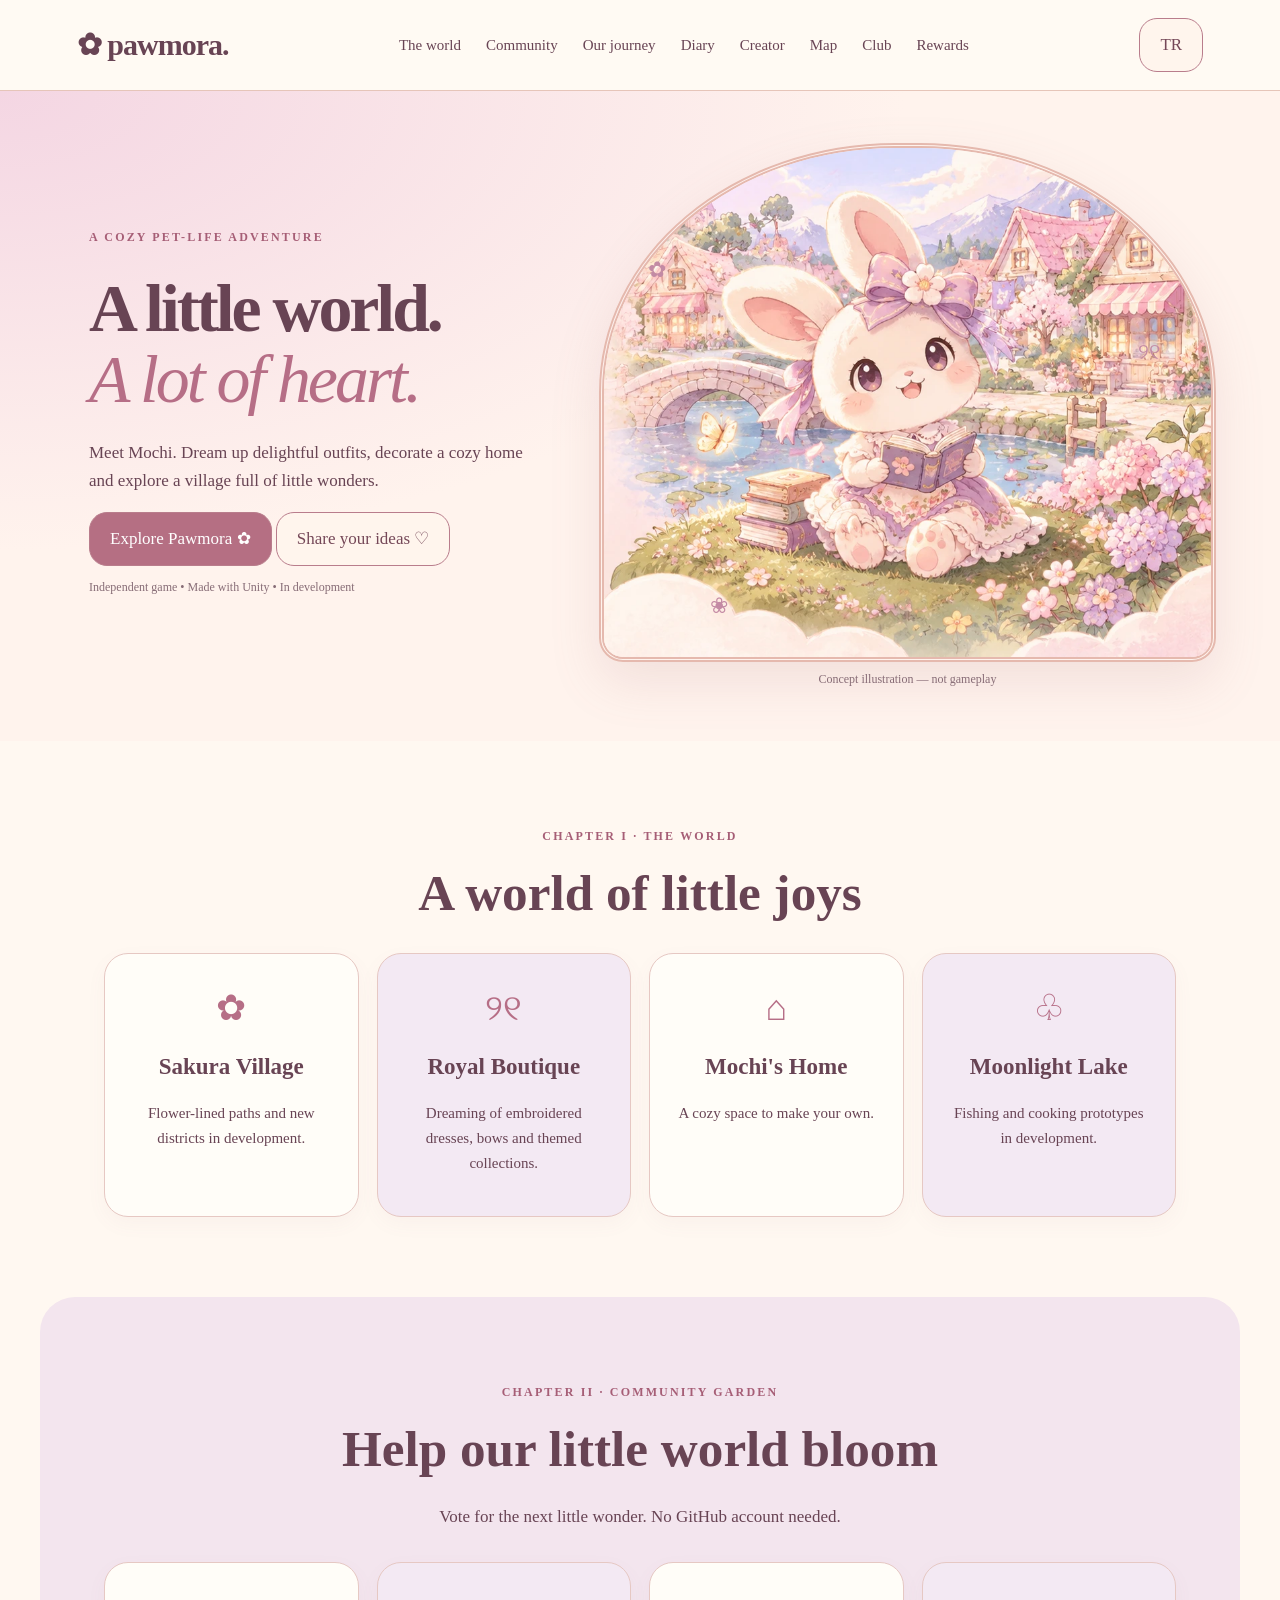
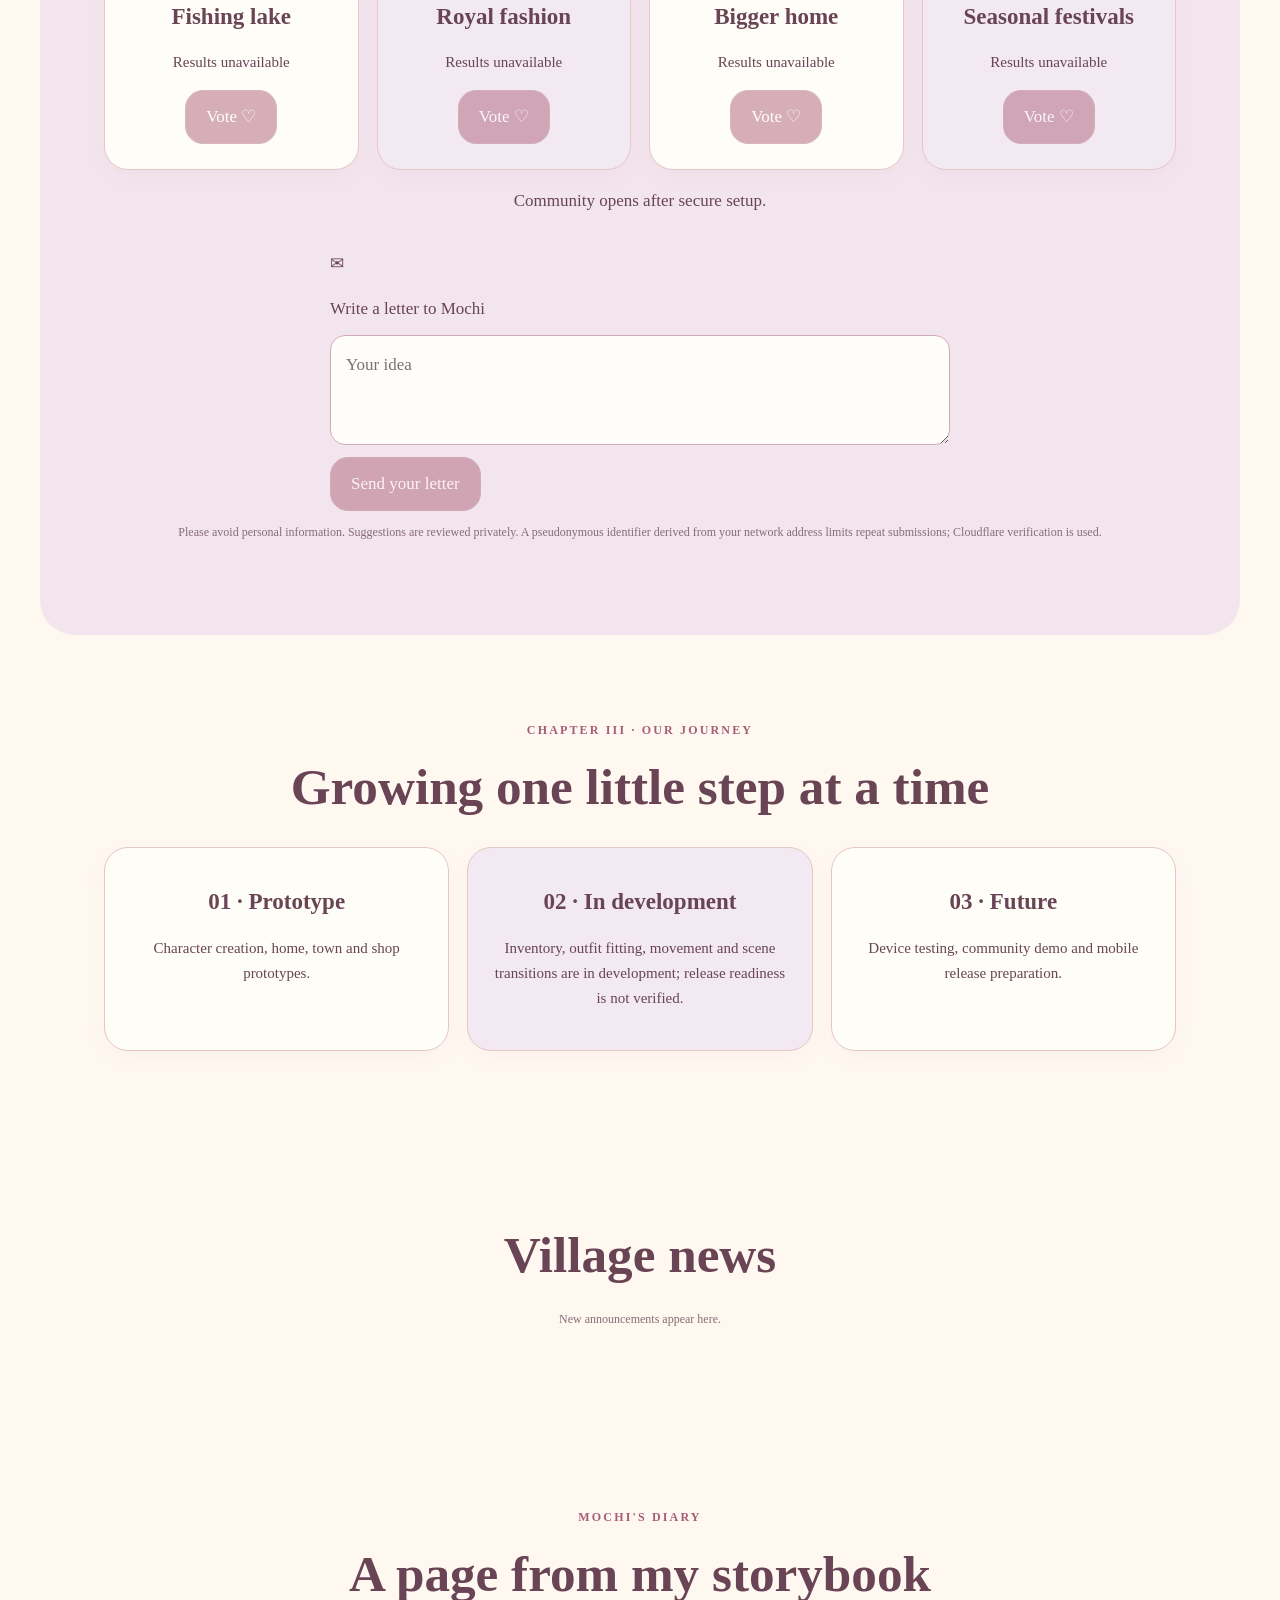
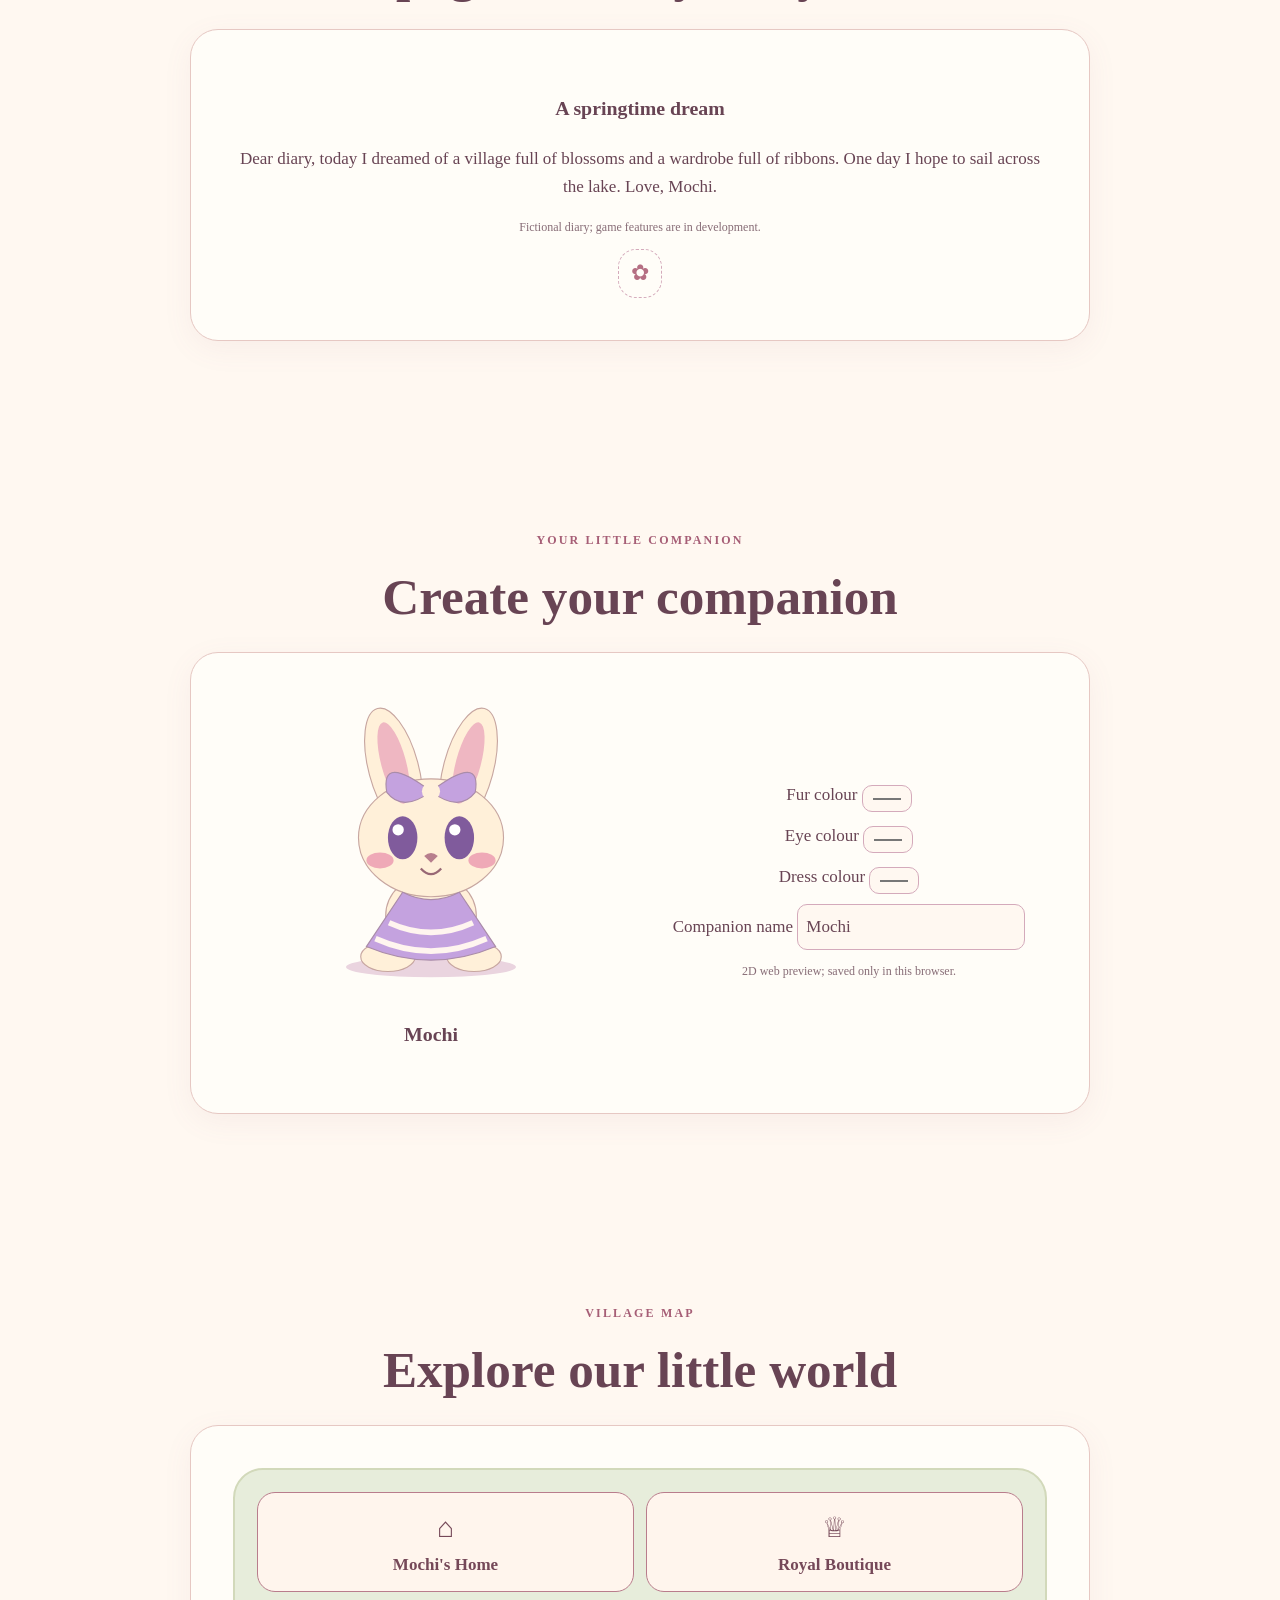
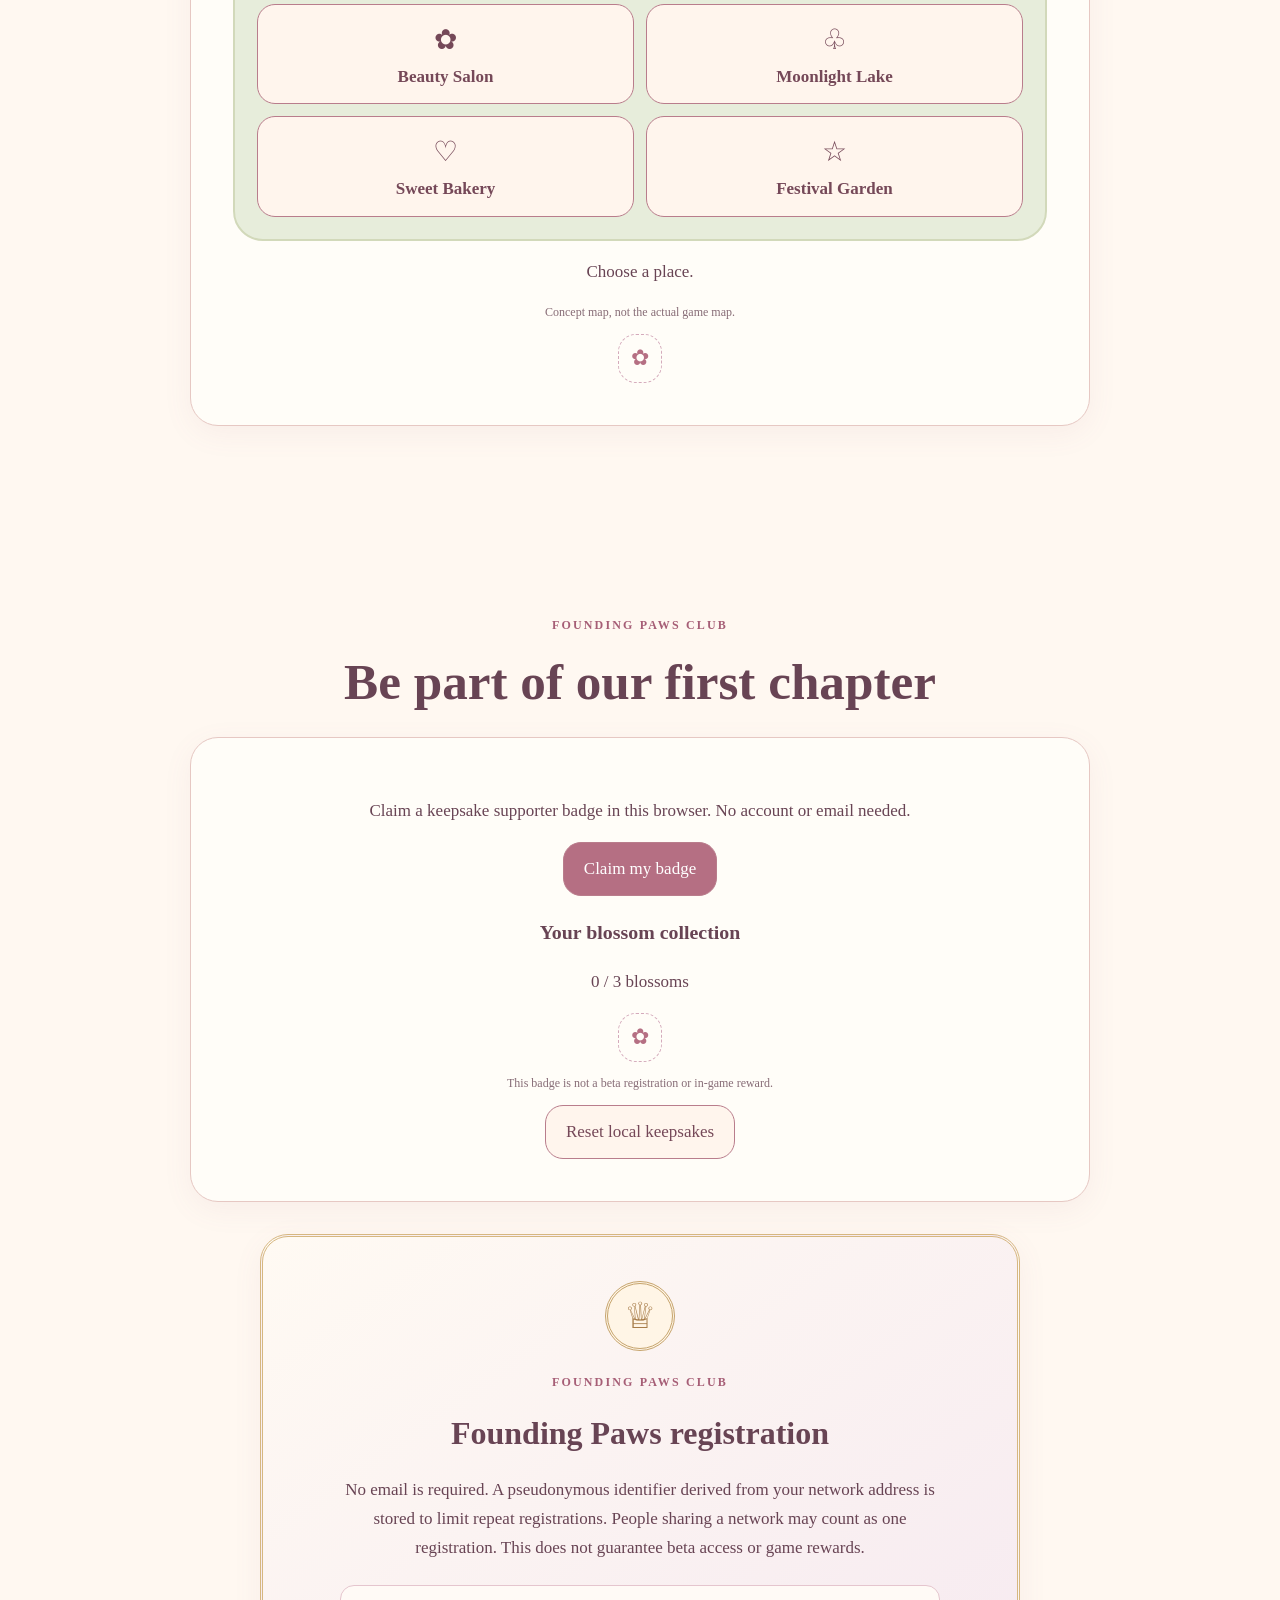
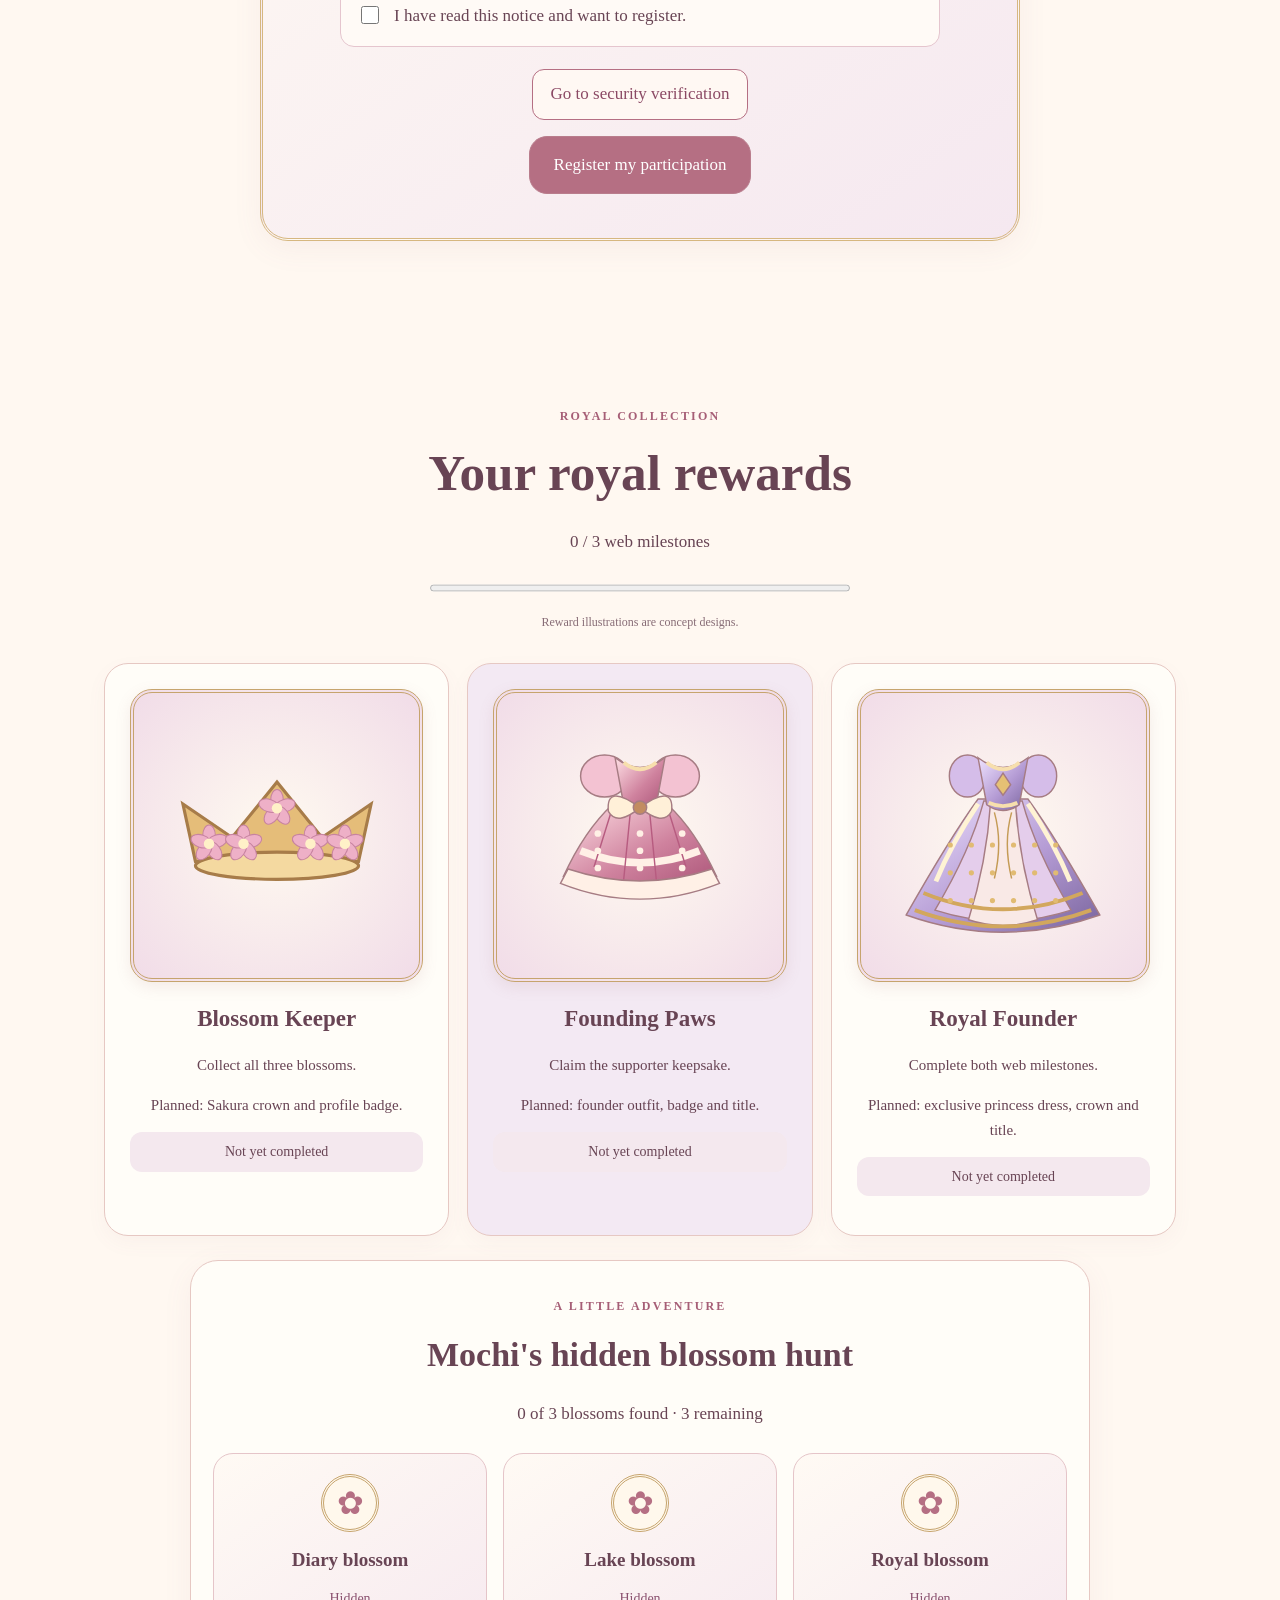
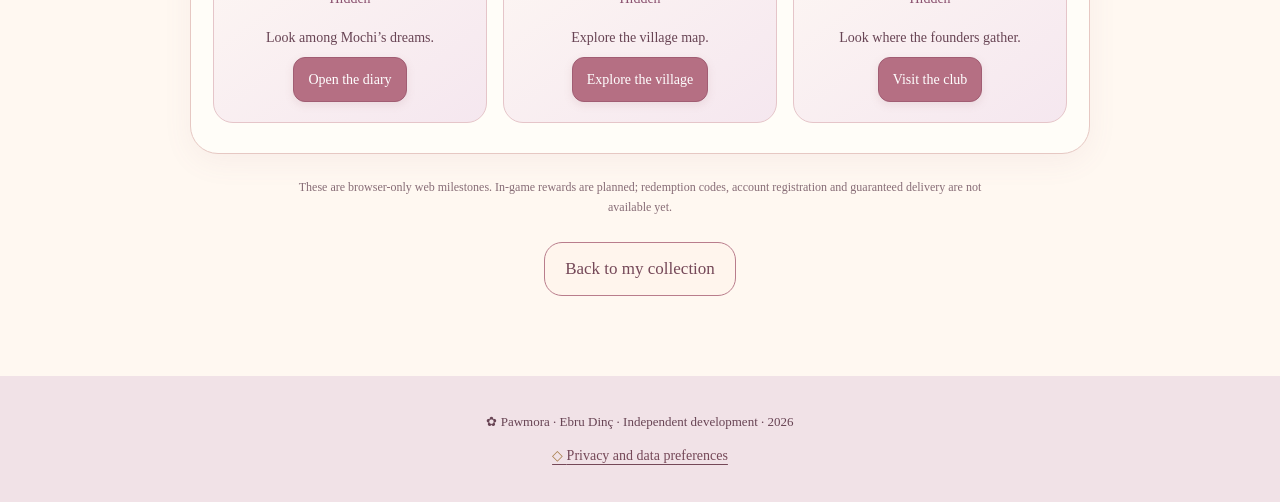
==== commit c95d7887: "Move privacy notice to compact bilingual footer disclosure" ====
--- a/index.html
+++ b/index.html
@@ -1,4 +1,4 @@
 <!doctype html><html lang="en"><head><meta charset="utf-8"><meta name="viewport" content="width=device-width,initial-scale=1"><meta name="theme-color" content="#fff5ee"><title>Pawmora • A little world, a lot of heart</title><link rel="stylesheet" href="style.css"><script src="app.js" defer></script><script src="storybook.js" defer></script></head><body><header><a class="brand" href="#">✿ pawmora.</a><nav><a href="#world" data-tr="Dünya">The world</a><a href="#community" data-tr="Topluluk">Community</a><a href="#journey" data-tr="Yol haritası">Our journey</a><a href="#diary" data-tr="Günlük">Diary</a><a href="#creator" data-tr="Karakter">Creator</a><a href="#town" data-tr="Harita">Map</a><a href="#club">Club</a><a href="#rewards" data-tr="Ödüller">Rewards</a></nav><button id="lang" aria-label="Change language">TR</button></header><main><section class="hero"><div class="intro"><small data-tr="MASALSI BİR HAYVAN MACERASI">A COZY PET-LIFE ADVENTURE</small><h1 data-tr="Küçük bir dünya.&lt;br&gt;&lt;em&gt;Büyük bir sevgi.&lt;/em&gt;">A little world.<br><em>A lot of heart.</em></h1><p data-tr="Mochi ile tanış. Hayalindeki kıyafetleri seç, evini dekore et ve çiçeklerle dolu bir kasabayı keşfet.">Meet Mochi. Dream up delightful outfits, decorate a cozy home and explore a village full of little wonders.</p><a class="button" href="#world" data-tr="Pawmora'yı keşfet">Explore Pawmora ✿</a> <a class="button pale" href="#community" data-tr="Fikrini paylaş">Share your ideas ♡</a><p class="note" data-tr="Bağımsız oyun • Unity ile geliştiriliyor">Independent game • Made with Unity • In development</p></div><figure><img src="assets/storybook.webp" alt="Mochi reading in a flower-filled fairytale village"><figcaption data-tr="Konsept illüstrasyonu — oyun görüntüsü değil">Concept illustration — not gameplay</figcaption><div class="story-sparks" aria-hidden="true"><span class="story-spark">✿</span><span class="story-spark">୨୧</span><span class="story-spark">❀</span></div></figure></section><section id="world"><small>CHAPTER I · THE WORLD</small><h2 data-tr="Küçük mutluluklar ülkesi">A world of little joys</h2><div class="cards"><article><span>✿</span><h3 data-tr="Sakura Kasabası">Sakura Village</h3><p data-tr="Çiçekli yollar ve keşfedilecek yeni bölgeler geliştiriliyor.">Flower-lined paths and new districts in development.</p></article><article><span>୨୧</span><h3 data-tr="Kraliyet Butiği">Royal Boutique</h3><p data-tr="Hayalimiz: işlemeli elbiseler, fiyonklar ve temalı koleksiyonlar.">Dreaming of embroidered dresses, bows and themed collections.</p></article><article><span>⌂</span><h3 data-tr="Mochi'nin evi">Mochi's Home</h3><p data-tr="Kişiselleştirilebilir, sıcak bir yuva.">A cozy space to make your own.</p></article><article><span>♧</span><h3 data-tr="Ay ışığı gölü">Moonlight Lake</h3><p data-tr="Balıkçılık ve yemek pişirme prototipleri geliştiriliyor.">Fishing and cooking prototypes in development.</p></article></div></section><section id="community"><small>CHAPTER II · COMMUNITY GARDEN</small><h2 data-tr="Birlikte büyüyelim">Help our little world bloom</h2><p data-tr="Bir sonraki özellik için oy ver. GitHub hesabı gerekmez.">Vote for the next little wonder. No GitHub account needed.</p><div id="poll" class="cards"></div><p id="status" role="status"></p><form id="idea"><p id="letter-icon" aria-hidden="true">✉</p><label for="message" data-tr="Mochi’ye mektup yaz">Write a letter to Mochi</label><textarea id="message" required maxlength="500" placeholder="Your idea / Fikrin"></textarea><div id="captcha"></div><button class="button" data-tr="Mektubunu gönder">Send your letter</button></form><p class="note" data-tr="Kişisel bilgi paylaşma. Öneriler özel olarak incelenir. Tekrar gönderimleri sınırlamak için ağ adresinden türetilen takma kimlik kullanılır; Cloudflare doğrulaması uygulanır.">Please avoid personal information. Suggestions are reviewed privately. A pseudonymous identifier derived from your network address limits repeat submissions; Cloudflare verification is used.</p></section><section id="journey"><small>CHAPTER III · OUR JOURNEY</small><h2 data-tr="Her gün biraz daha büyüyoruz">Growing one little step at a time</h2><div class="cards"><article><h3>01 · Prototype</h3><p data-tr="Karakter oluşturma, ev, kasaba ve mağaza prototipleri.">Character creation, home, town and shop prototypes.</p></article><article><h3>02 · In development</h3><p data-tr="Envanter, kıyafet uyumu, hareket ve sahne geçişleri geliştiriliyor; yayın hazırlığı doğrulanmadı.">Inventory, outfit fitting, movement and scene transitions are in development; release readiness is not verified.</p></article><article><h3>03 · Future</h3><p data-tr="Cihaz testleri, topluluk demosu ve mobil yayın hazırlığı.">Device testing, community demo and mobile release preparation.</p></article></div></section><section id="news" class="story-extra"><h2 data-tr="Kasabadan haberler">Village news</h2><div id="published-announcement" hidden></div><p class="note" data-tr="Yeni duyurular burada yayımlanır.">New announcements appear here.</p></section><section id="diary" class="story-extra"><small data-tr="MOCHI'NİN GÜNLÜĞÜ">MOCHI'S DIARY</small><h2 data-tr="Masal kitabından bir sayfa">A page from my storybook</h2><div class="storybook-panel"><h3 data-tr="Bir bahar hayali">A springtime dream</h3><p data-tr="Sevgili günlüğüm, bugün çiçeklerle dolu bir kasaba ve kurdelelerle süslü bir gardırop hayal ettim. Bir gün gölde teknemle gezmek istiyorum. Sevgiler, Mochi.">Dear diary, today I dreamed of a village full of blossoms and a wardrobe full of ribbons. One day I hope to sail across the lake. Love, Mochi.</p><p class="note" data-tr="Kurgu günlük; oyun özellikleri geliştirme aşamasındadır.">Fictional diary; game features are in development.</p><button class="flower-find" data-flower="diary" aria-label="Collect flower / Çiçek topla">✿</button></div></section>
 <div id="published-diary" class="story-extra" hidden></div><section id="creator" class="story-extra"><small data-tr="KÜÇÜK DOSTUN">YOUR LITTLE COMPANION</small><h2 data-tr="Kendi karakterini tasarla">Create your companion</h2><div class="storybook-panel story-grid"><div><svg viewBox="0 0 300 260" role="img" aria-label="Customizable bunny / Özelleştirilebilir tavşan"><ellipse cx="150" cy="240" rx="75" ry="9" fill="#ead4df"/><g id="pet-fur" fill="#fff0d9" stroke="#c7a6a0"><ellipse cx="117" cy="65" rx="22" ry="55" transform="rotate(-15 117 65)"/><ellipse cx="183" cy="65" rx="22" ry="55" transform="rotate(15 183 65)"/><ellipse cx="150" cy="195" rx="40" ry="37"/><ellipse cx="112" cy="231" rx="24" ry="13"/><ellipse cx="188" cy="231" rx="24" ry="13"/><ellipse cx="150" cy="126" rx="64" ry="52"/></g><ellipse cx="117" cy="60" rx="11" ry="37" fill="#efb7c2" transform="rotate(-15 117 60)"/><ellipse cx="183" cy="60" rx="11" ry="37" fill="#efb7c2" transform="rotate(15 183 60)"/><g id="pet-eyes" fill="#805b9c"><ellipse cx="125" cy="126" rx="13" ry="19"/><ellipse cx="175" cy="126" rx="13" ry="19"/></g><g fill="white"><circle cx="121" cy="119" r="5"/><circle cx="171" cy="119" r="5"/></g><g fill="#efa9b7"><ellipse cx="105" cy="146" rx="12" ry="7"/><ellipse cx="195" cy="146" rx="12" ry="7"/></g><path d="M144 142Q150 137 156 142L150 148Z" fill="#b77e8d"/><path d="M141 153Q150 163 159 153" fill="none" stroke="#986875" stroke-width="2"/><g id="pet-dress" fill="#c4a2df" stroke="#aa8ca9"><path d="M125 174Q150 187 175 174L207 222Q150 246 93 222Z"/><path d="M150 85Q105 51 111 86Q125 104 150 85Q195 51 189 86Q175 104 150 85"/></g><path d="M101 215Q150 237 199 215M113 201Q150 218 187 201" fill="none" stroke="#fff5ef" stroke-width="5"/><circle cx="150" cy="85" r="8" fill="#fff0db"/></svg><h3 id="pet-display">Mochi</h3></div><div><label><span data-tr="Kürk rengi">Fur colour</span> <input type="color" id="fur-color" value="#fff0d9"></label><label><span data-tr="Göz rengi">Eye colour</span> <input type="color" id="eye-color" value="#805b9c"></label><label><span data-tr="Elbise rengi">Dress colour</span> <input type="color" id="dress-color" value="#c4a2df"></label><label><span data-tr="Karakter adı">Companion name</span> <input id="pet-name" maxlength="24" value="Mochi"></label><p class="note" data-tr="2D web önizlemesi; yalnızca bu tarayıcıda saklanır.">2D web preview; saved only in this browser.</p></div></div></section>
 <section id="town" class="story-extra"><small data-tr="KASABA HARİTASI">VILLAGE MAP</small><h2 data-tr="Küçük dünyamızı keşfet">Explore our little world</h2><div class="storybook-panel"><div class="town-map"><button type="button" data-place-en="A cozy home to decorate." data-place-tr="Dekore edilecek sıcak bir ev."><span aria-hidden="true">⌂</span><b data-tr="Mochi'nin evi">Mochi's Home</b></button><button type="button" data-place-en="Dream outfits and accessories." data-place-tr="Masalsı kıyafetler ve aksesuarlar."><span aria-hidden="true">♕</span><b data-tr="Kraliyet Butiği">Royal Boutique</b></button><button type="button" data-place-en="Planned hair and beauty customization." data-place-tr="Planlanan saç ve görünüm seçenekleri."><span aria-hidden="true">✿</span><b data-tr="Güzellik Salonu">Beauty Salon</b></button><button type="button" data-place-en="Fishing and boating are planned." data-place-tr="Balıkçılık ve tekne gezileri planlanıyor."><span aria-hidden="true">♧</span><b data-tr="Ay Işığı Gölü">Moonlight Lake</b></button><button type="button" data-place-en="Planned cooking activities." data-place-tr="Planlanan yemek etkinlikleri."><span aria-hidden="true">♡</span><b data-tr="Tatlı Pastane">Sweet Bakery</b></button><button type="button" data-place-en="Planned seasonal celebrations." data-place-tr="Planlanan mevsimsel kutlamalar."><span aria-hidden="true">☆</span><b data-tr="Festival Bahçesi">Festival Garden</b></button></div><p id="town-info" aria-live="polite" data-tr="Bir bölge seç.">Choose a place.</p><p class="note" data-tr="Şematik konsept haritası; gerçek oyun haritası değildir.">Concept map, not the actual game map.</p><button class="flower-find" data-flower="town" aria-label="Collect flower / Çiçek topla">✿</button></div></section>
-<section id="club" class="story-extra"><small>FOUNDING PAWS CLUB</small><h2 data-tr="İlk masalımızın parçası ol">Be part of our first chapter</h2><div class="storybook-panel"><p data-tr="Bu tarayıcıda hatıra destekçi rozetini al. Üyelik veya e-posta gerekmez.">Claim a keepsake supporter badge in this browser. No account or email needed.</p><button id="club-join" data-tr="Rozetimi al">Claim my badge</button><p id="club-badge" aria-live="polite"></p><h3 data-tr="Çiçek koleksiyonun">Your blossom collection</h3><p id="flower-count" aria-live="polite"></p><button class="flower-find" data-flower="club" aria-label="Collect flower / Çiçek topla">✿</button><p class="note" data-tr="Rozet gerçek beta kaydı veya oyun içi ödül değildir.">This badge is not a beta registration or in-game reward.</p><button id="story-reset" class="pale" data-tr="Yerel hatıraları sıfırla">Reset local keepsakes</button></div><div class="storybook-panel founding-card" id="founding-registration"><div class="founding-emblem" aria-hidden="true">♕</div><small>FOUNDING PAWS CLUB</small><h3 data-tr="Kurucu Patiler katılım kaydı">Founding Paws registration</h3><p data-tr="Katılım kaydı için e-posta gerekmez. Tekrar kayıtları sınırlamak amacıyla ağ adresinden türetilen takma kimlik saklanır. Aynı ağı kullanan kişiler tek kayıt olarak sayılabilir. Bu kayıt beta erişimi veya oyun içi ödül garantisi değildir.">No email is required. A pseudonymous identifier derived from your network address is stored to limit repeat registrations. People sharing a network may count as one registration. This does not guarantee beta access or game rewards.</p><label class="founding-consent"><input type="checkbox" id="founding-consent"> <span data-tr="Bu açıklamayı okudum ve katılım kaydı istiyorum.">I have read this notice and want to register.</span></label><p><a class="founding-verify" href="#community" data-tr="Güvenlik doğrulamasına git">Go to security verification</a></p><button type="button" id="founding-register" data-tr="Katılımımı kaydet">Register my participation</button><p id="founding-result" role="status"></p></div></section><section id="rewards" class="story-extra"><small data-tr="KRALİYET KOLEKSİYONU">ROYAL COLLECTION</small><h2 data-tr="Kraliyet ödül cüzdanın">Your royal rewards</h2><p id="reward-summary" aria-live="polite"></p><progress id="reward-progress" max="4" value="0" aria-label="Collection progress / Koleksiyon ilerlemesi"></progress><p id="reward-celebration" role="status" hidden></p><p class="note" data-tr="Ödül çizimleri konsept tasarımlardır.">Reward illustrations are concept designs.</p><div class="cards"><article><div class="reward-medal" aria-hidden="true"><svg viewBox="0 0 220 150" aria-hidden="true"><path d="M32 100L20 45L67 77L110 24L153 77L200 45L188 100Z" fill="#e5bd79" stroke="#a77c49" stroke-width="3"/><ellipse cx="110" cy="104" rx="78" ry="13" fill="#f4d9a0" stroke="#a77c49" stroke-width="3"/><g transform="translate(45 83)"><ellipse cy="-8" rx="6" ry="10" fill="#eeb0c7" stroke="#c783a0" transform="rotate(0)"/><ellipse cy="-8" rx="6" ry="10" fill="#eeb0c7" stroke="#c783a0" transform="rotate(72)"/><ellipse cy="-8" rx="6" ry="10" fill="#eeb0c7" stroke="#c783a0" transform="rotate(144)"/><ellipse cy="-8" rx="6" ry="10" fill="#eeb0c7" stroke="#c783a0" transform="rotate(216)"/><ellipse cy="-8" rx="6" ry="10" fill="#eeb0c7" stroke="#c783a0" transform="rotate(288)"/><circle r="5" fill="#fff1c8"/></g><g transform="translate(78 83)"><ellipse cy="-8" rx="6" ry="10" fill="#eeb0c7" stroke="#c783a0" transform="rotate(0)"/><ellipse cy="-8" rx="6" ry="10" fill="#eeb0c7" stroke="#c783a0" transform="rotate(72)"/><ellipse cy="-8" rx="6" ry="10" fill="#eeb0c7" stroke="#c783a0" transform="rotate(144)"/><ellipse cy="-8" rx="6" ry="10" fill="#eeb0c7" stroke="#c783a0" transform="rotate(216)"/><ellipse cy="-8" rx="6" ry="10" fill="#eeb0c7" stroke="#c783a0" transform="rotate(288)"/><circle r="5" fill="#fff1c8"/></g><g transform="translate(110 49)"><ellipse cy="-8" rx="6" ry="10" fill="#eeb0c7" stroke="#c783a0" transform="rotate(0)"/><ellipse cy="-8" rx="6" ry="10" fill="#eeb0c7" stroke="#c783a0" transform="rotate(72)"/><ellipse cy="-8" rx="6" ry="10" fill="#eeb0c7" stroke="#c783a0" transform="rotate(144)"/><ellipse cy="-8" rx="6" ry="10" fill="#eeb0c7" stroke="#c783a0" transform="rotate(216)"/><ellipse cy="-8" rx="6" ry="10" fill="#eeb0c7" stroke="#c783a0" transform="rotate(288)"/><circle r="5" fill="#fff1c8"/></g><g transform="translate(142 83)"><ellipse cy="-8" rx="6" ry="10" fill="#eeb0c7" stroke="#c783a0" transform="rotate(0)"/><ellipse cy="-8" rx="6" ry="10" fill="#eeb0c7" stroke="#c783a0" transform="rotate(72)"/><ellipse cy="-8" rx="6" ry="10" fill="#eeb0c7" stroke="#c783a0" transform="rotate(144)"/><ellipse cy="-8" rx="6" ry="10" fill="#eeb0c7" stroke="#c783a0" transform="rotate(216)"/><ellipse cy="-8" rx="6" ry="10" fill="#eeb0c7" stroke="#c783a0" transform="rotate(288)"/><circle r="5" fill="#fff1c8"/></g><g transform="translate(175 83)"><ellipse cy="-8" rx="6" ry="10" fill="#eeb0c7" stroke="#c783a0" transform="rotate(0)"/><ellipse cy="-8" rx="6" ry="10" fill="#eeb0c7" stroke="#c783a0" transform="rotate(72)"/><ellipse cy="-8" rx="6" ry="10" fill="#eeb0c7" stroke="#c783a0" transform="rotate(144)"/><ellipse cy="-8" rx="6" ry="10" fill="#eeb0c7" stroke="#c783a0" transform="rotate(216)"/><ellipse cy="-8" rx="6" ry="10" fill="#eeb0c7" stroke="#c783a0" transform="rotate(288)"/><circle r="5" fill="#fff1c8"/></g></svg></div><h3 data-tr="Çiçek Koruyucusu">Blossom Keeper</h3><p data-tr="Üç gizli çiçeği de topla.">Collect all three blossoms.</p><p data-tr="Planlanan: Sakura tacı ve profil rozeti.">Planned: Sakura crown and profile badge.</p><p class="reward-state" id="reward-blossom" aria-live="polite"></p></article><article><div class="reward-medal" aria-hidden="true"><svg viewBox="0 0 240 220" aria-hidden="true"><defs><linearGradient id="vintage-silk" x2="1" y2="1"><stop stop-color="#ffe0e5"/><stop offset=".55" stop-color="#cf829e"/><stop offset="1" stop-color="#a85175"/></linearGradient></defs><g stroke="#a67c83" stroke-width="1.5"><path d="M91 78Q62 105 40 153Q120 183 200 153Q178 105 149 78Z" fill="url(#vintage-silk)"/><path d="M45 145Q120 170 195 145L203 160Q120 193 37 160Z" fill="#fff0e6"/><path d="M58 126Q120 151 182 126" fill="none" stroke="#fff0e6" stroke-width="8"/><path d="M91 82L72 143M110 85L103 156M130 85L137 156M149 82L168 143" stroke="#b75c80" fill="none"/><ellipse cx="83" cy="48" rx="25" ry="22" fill="#f3c2d2"/><ellipse cx="157" cy="48" rx="25" ry="22" fill="#f3c2d2"/><path d="M94 29Q120 49 146 29L137 78Q120 90 103 78Z" fill="url(#vintage-silk)"/><path d="M103 34Q120 48 137 34M105 76Q120 83 135 76" stroke="#f7dfad" stroke-width="4" fill="none"/><path d="M120 81Q84 55 87 85Q96 101 120 81Q156 55 153 85Q144 101 120 81" fill="#fff0d8"/><circle cx="120" cy="81" r="7" fill="#c28c61"/></g><circle cx="76" cy="108" r="3.5" fill="#fff0e5"/><circle cx="120" cy="108" r="3.5" fill="#fff0e5"/><circle cx="164" cy="108" r="3.5" fill="#fff0e5"/><circle cx="76" cy="126" r="3.5" fill="#fff0e5"/><circle cx="120" cy="126" r="3.5" fill="#fff0e5"/><circle cx="164" cy="126" r="3.5" fill="#fff0e5"/><circle cx="76" cy="144" r="3.5" fill="#fff0e5"/><circle cx="120" cy="144" r="3.5" fill="#fff0e5"/><circle cx="164" cy="144" r="3.5" fill="#fff0e5"/></svg></div><h3 data-tr="Kurucu Patiler">Founding Paws</h3><p data-tr="Destekçi hatıra rozetini al.">Claim the supporter keepsake.</p><p data-tr="Planlanan: kurucu kıyafeti, rozet ve unvan.">Planned: founder outfit, badge and title.</p><p class="reward-state" id="reward-founding" aria-live="polite"></p></article><article><div class="reward-medal" aria-hidden="true"><svg viewBox="0 0 240 220" aria-hidden="true"><defs><linearGradient id="royal-silk" x2="1" y2="1"><stop stop-color="#f0e4ff"/><stop offset=".55" stop-color="#b49bd4"/><stop offset="1" stop-color="#79649d"/></linearGradient></defs><g stroke="#a67c83" stroke-width="1.5"><path d="M94 72Q65 112 19 193Q120 229 221 193Q175 112 146 72Z" fill="url(#royal-silk)"/><path d="M100 74Q86 126 49 188Q120 211 191 188Q154 126 140 74Z" fill="#e4cdeb"/><path d="M107 76Q103 138 84 198Q120 210 156 198Q137 138 133 76Z" fill="#f9e9e6"/><path d="M37 170Q120 204 203 170M28 188Q120 222 212 188" fill="none" stroke="#d2a75d" stroke-width="4"/><path d="M94 77Q66 119 50 158M146 77Q174 119 190 158" fill="none" stroke="#fff3d4" stroke-width="5"/><ellipse cx="83" cy="48" rx="19" ry="22" fill="#d5bde9"/><ellipse cx="157" cy="48" rx="19" ry="22" fill="#d5bde9"/><path d="M94 29Q120 49 146 29L137 78Q120 90 103 78Z" fill="url(#royal-silk)"/><path d="M103 34Q120 48 137 34M105 76Q120 83 135 76" stroke="#f7dfad" stroke-width="4" fill="none"/><path d="M120 45L112 57L120 68L128 57Z" fill="#e5c174"/><path d="M111 86Q120 118 111 155M129 86Q120 118 129 155" stroke="#c49b55" fill="none"/></g><circle cx="65" cy="120" r="2.7" fill="#e1bb72"/><circle cx="87" cy="120" r="2.7" fill="#e1bb72"/><circle cx="109" cy="120" r="2.7" fill="#e1bb72"/><circle cx="131" cy="120" r="2.7" fill="#e1bb72"/><circle cx="153" cy="120" r="2.7" fill="#e1bb72"/><circle cx="175" cy="120" r="2.7" fill="#e1bb72"/><circle cx="65" cy="149" r="2.7" fill="#e1bb72"/><circle cx="87" cy="149" r="2.7" fill="#e1bb72"/><circle cx="109" cy="149" r="2.7" fill="#e1bb72"/><circle cx="131" cy="149" r="2.7" fill="#e1bb72"/><circle cx="153" cy="149" r="2.7" fill="#e1bb72"/><circle cx="175" cy="149" r="2.7" fill="#e1bb72"/><circle cx="65" cy="178" r="2.7" fill="#e1bb72"/><circle cx="87" cy="178" r="2.7" fill="#e1bb72"/><circle cx="109" cy="178" r="2.7" fill="#e1bb72"/><circle cx="131" cy="178" r="2.7" fill="#e1bb72"/><circle cx="153" cy="178" r="2.7" fill="#e1bb72"/><circle cx="175" cy="178" r="2.7" fill="#e1bb72"/></svg></div><h3 data-tr="Kraliyet Kurucusu">Royal Founder</h3><p data-tr="İki web hedefini de tamamla.">Complete both web milestones.</p><p data-tr="Planlanan: özel prenses elbisesi, taç ve unvan.">Planned: exclusive princess dress, crown and title.</p><p class="reward-state" id="reward-royal" aria-live="polite"></p></article></div><div class="storybook-panel" id="flower-hunt"><small data-tr="KÜÇÜK BİR MACERA">A LITTLE ADVENTURE</small><h3 data-tr="Mochi'nin gizli çiçek avı">Mochi's hidden blossom hunt</h3><p id="hunt-count" aria-live="polite"></p><div class="hunt-grid"><article class="hunt-card"><div class="hunt-flower" aria-hidden="true">✿</div><h4 data-tr="Günlük çiçeği">Diary blossom</h4><p class="hunt-status" id="hunt-diary" aria-live="polite"></p><p data-tr="Mochi’nin hayallerini yazdığı sayfalara bak.">Look among Mochi’s dreams.</p><a class="hunt-link" href="#diary" data-tr="Günlüğü keşfet">Open the diary</a></article><article class="hunt-card"><div class="hunt-flower" aria-hidden="true">✿</div><h4 data-tr="Göl çiçeği">Lake blossom</h4><p class="hunt-status" id="hunt-town" aria-live="polite"></p><p data-tr="Kasaba haritasını keşfet.">Explore the village map.</p><a class="hunt-link" href="#town" data-tr="Kasabayı keşfet">Explore the village</a></article><article class="hunt-card"><div class="hunt-flower" aria-hidden="true">✿</div><h4 data-tr="Kraliyet çiçeği">Royal blossom</h4><p class="hunt-status" id="hunt-club" aria-live="polite"></p><p data-tr="Kurucu Patilerin buluştuğu yere bak.">Look where the founders gather.</p><a class="hunt-link" href="#club" data-tr="Kulübü ziyaret et">Visit the club</a></article></div></div><p class="note reward-note" data-tr="Bunlar yalnızca bu tarayıcıdaki web hedefleridir. Oyun içi ödüller planlanmaktadır; henüz ödül kodu, hesap kaydı veya teslim garantisi yoktur.">These are browser-only web milestones. In-game rewards are planned; redemption codes, account registration and guaranteed delivery are not available yet.</p><a class="button pale" href="#club" data-tr="Koleksiyonuma dön">Back to my collection</a></section><section id="privacy" class="story-extra"><h2 data-tr="Gizlilik ve veriler">Privacy and data</h2><div class="storybook-panel"><p data-tr="Bu açıklama geliştirme aşamasındaki veri işleme özetidir; kapsamlı gizlilik politikası henüz tamamlanmamıştır.">This is a development-stage data processing summary; the full privacy policy is not yet complete.</p><p data-tr="Dil, karakter tasarımı ve yerel koleksiyonlar tarayıcıda saklanır. Oylama, mektup ve katılım kayıtlarında tekrarları sınırlamak için ağ adresinden türetilen takma kimlikler kullanılır. Mektup metinleri ve kayıt tarihleri Cloudflare D1 üzerinde saklanır. Mektuplara kişisel bilgi yazmayın.">Language, character design and local collections are stored in your browser. Voting, letters and registration use pseudonymous identifiers derived from network addresses to limit repeats. Letter text and record dates are stored in Cloudflare D1. Please do not include personal information in letters.</p><p data-tr="Cloudflare güvenlik doğrulaması ve barındırma hizmetleri ağ bilgilerini işleyebilir. Site istatistikleri günlük dil ve görüntüleme toplamlarını saklar; benzersiz kişi takibi yapmaz.">Cloudflare hosting and security verification may process network information. Site statistics store daily language and page-view totals, not unique visitor profiles.</p><p data-tr="Veri saklama süreleri, iletişim kanalı ve sunucu kayıtlarını silme süreci henüz kesinleştirilmemiştir.">Retention periods, a contact channel and server record deletion procedures have not yet been finalized.</p><a class="button pale" href="/?analytics=off" data-tr="Bu tarayıcıda ölçümü kapat">Disable analytics in this browser</a></div></section></main><footer>✿ Pawmora · Ebru Dinç · Independent development · 2026 <a href="#privacy" data-tr="Gizlilik">Privacy</a></footer><button type="button" id="back-top" aria-label="Back to top" hidden>↑</button></body></html>
+<section id="club" class="story-extra"><small>FOUNDING PAWS CLUB</small><h2 data-tr="İlk masalımızın parçası ol">Be part of our first chapter</h2><div class="storybook-panel"><p data-tr="Bu tarayıcıda hatıra destekçi rozetini al. Üyelik veya e-posta gerekmez.">Claim a keepsake supporter badge in this browser. No account or email needed.</p><button id="club-join" data-tr="Rozetimi al">Claim my badge</button><p id="club-badge" aria-live="polite"></p><h3 data-tr="Çiçek koleksiyonun">Your blossom collection</h3><p id="flower-count" aria-live="polite"></p><button class="flower-find" data-flower="club" aria-label="Collect flower / Çiçek topla">✿</button><p class="note" data-tr="Rozet gerçek beta kaydı veya oyun içi ödül değildir.">This badge is not a beta registration or in-game reward.</p><button id="story-reset" class="pale" data-tr="Yerel hatıraları sıfırla">Reset local keepsakes</button></div><div class="storybook-panel founding-card" id="founding-registration"><div class="founding-emblem" aria-hidden="true">♕</div><small>FOUNDING PAWS CLUB</small><h3 data-tr="Kurucu Patiler katılım kaydı">Founding Paws registration</h3><p data-tr="Katılım kaydı için e-posta gerekmez. Tekrar kayıtları sınırlamak amacıyla ağ adresinden türetilen takma kimlik saklanır. Aynı ağı kullanan kişiler tek kayıt olarak sayılabilir. Bu kayıt beta erişimi veya oyun içi ödül garantisi değildir.">No email is required. A pseudonymous identifier derived from your network address is stored to limit repeat registrations. People sharing a network may count as one registration. This does not guarantee beta access or game rewards.</p><label class="founding-consent"><input type="checkbox" id="founding-consent"> <span data-tr="Bu açıklamayı okudum ve katılım kaydı istiyorum.">I have read this notice and want to register.</span></label><p><a class="founding-verify" href="#community" data-tr="Güvenlik doğrulamasına git">Go to security verification</a></p><button type="button" id="founding-register" data-tr="Katılımımı kaydet">Register my participation</button><p id="founding-result" role="status"></p></div></section><section id="rewards" class="story-extra"><small data-tr="KRALİYET KOLEKSİYONU">ROYAL COLLECTION</small><h2 data-tr="Kraliyet ödül cüzdanın">Your royal rewards</h2><p id="reward-summary" aria-live="polite"></p><progress id="reward-progress" max="4" value="0" aria-label="Collection progress / Koleksiyon ilerlemesi"></progress><p id="reward-celebration" role="status" hidden></p><p class="note" data-tr="Ödül çizimleri konsept tasarımlardır.">Reward illustrations are concept designs.</p><div class="cards"><article><div class="reward-medal" aria-hidden="true"><svg viewBox="0 0 220 150" aria-hidden="true"><path d="M32 100L20 45L67 77L110 24L153 77L200 45L188 100Z" fill="#e5bd79" stroke="#a77c49" stroke-width="3"/><ellipse cx="110" cy="104" rx="78" ry="13" fill="#f4d9a0" stroke="#a77c49" stroke-width="3"/><g transform="translate(45 83)"><ellipse cy="-8" rx="6" ry="10" fill="#eeb0c7" stroke="#c783a0" transform="rotate(0)"/><ellipse cy="-8" rx="6" ry="10" fill="#eeb0c7" stroke="#c783a0" transform="rotate(72)"/><ellipse cy="-8" rx="6" ry="10" fill="#eeb0c7" stroke="#c783a0" transform="rotate(144)"/><ellipse cy="-8" rx="6" ry="10" fill="#eeb0c7" stroke="#c783a0" transform="rotate(216)"/><ellipse cy="-8" rx="6" ry="10" fill="#eeb0c7" stroke="#c783a0" transform="rotate(288)"/><circle r="5" fill="#fff1c8"/></g><g transform="translate(78 83)"><ellipse cy="-8" rx="6" ry="10" fill="#eeb0c7" stroke="#c783a0" transform="rotate(0)"/><ellipse cy="-8" rx="6" ry="10" fill="#eeb0c7" stroke="#c783a0" transform="rotate(72)"/><ellipse cy="-8" rx="6" ry="10" fill="#eeb0c7" stroke="#c783a0" transform="rotate(144)"/><ellipse cy="-8" rx="6" ry="10" fill="#eeb0c7" stroke="#c783a0" transform="rotate(216)"/><ellipse cy="-8" rx="6" ry="10" fill="#eeb0c7" stroke="#c783a0" transform="rotate(288)"/><circle r="5" fill="#fff1c8"/></g><g transform="translate(110 49)"><ellipse cy="-8" rx="6" ry="10" fill="#eeb0c7" stroke="#c783a0" transform="rotate(0)"/><ellipse cy="-8" rx="6" ry="10" fill="#eeb0c7" stroke="#c783a0" transform="rotate(72)"/><ellipse cy="-8" rx="6" ry="10" fill="#eeb0c7" stroke="#c783a0" transform="rotate(144)"/><ellipse cy="-8" rx="6" ry="10" fill="#eeb0c7" stroke="#c783a0" transform="rotate(216)"/><ellipse cy="-8" rx="6" ry="10" fill="#eeb0c7" stroke="#c783a0" transform="rotate(288)"/><circle r="5" fill="#fff1c8"/></g><g transform="translate(142 83)"><ellipse cy="-8" rx="6" ry="10" fill="#eeb0c7" stroke="#c783a0" transform="rotate(0)"/><ellipse cy="-8" rx="6" ry="10" fill="#eeb0c7" stroke="#c783a0" transform="rotate(72)"/><ellipse cy="-8" rx="6" ry="10" fill="#eeb0c7" stroke="#c783a0" transform="rotate(144)"/><ellipse cy="-8" rx="6" ry="10" fill="#eeb0c7" stroke="#c783a0" transform="rotate(216)"/><ellipse cy="-8" rx="6" ry="10" fill="#eeb0c7" stroke="#c783a0" transform="rotate(288)"/><circle r="5" fill="#fff1c8"/></g><g transform="translate(175 83)"><ellipse cy="-8" rx="6" ry="10" fill="#eeb0c7" stroke="#c783a0" transform="rotate(0)"/><ellipse cy="-8" rx="6" ry="10" fill="#eeb0c7" stroke="#c783a0" transform="rotate(72)"/><ellipse cy="-8" rx="6" ry="10" fill="#eeb0c7" stroke="#c783a0" transform="rotate(144)"/><ellipse cy="-8" rx="6" ry="10" fill="#eeb0c7" stroke="#c783a0" transform="rotate(216)"/><ellipse cy="-8" rx="6" ry="10" fill="#eeb0c7" stroke="#c783a0" transform="rotate(288)"/><circle r="5" fill="#fff1c8"/></g></svg></div><h3 data-tr="Çiçek Koruyucusu">Blossom Keeper</h3><p data-tr="Üç gizli çiçeği de topla.">Collect all three blossoms.</p><p data-tr="Planlanan: Sakura tacı ve profil rozeti.">Planned: Sakura crown and profile badge.</p><p class="reward-state" id="reward-blossom" aria-live="polite"></p></article><article><div class="reward-medal" aria-hidden="true"><svg viewBox="0 0 240 220" aria-hidden="true"><defs><linearGradient id="vintage-silk" x2="1" y2="1"><stop stop-color="#ffe0e5"/><stop offset=".55" stop-color="#cf829e"/><stop offset="1" stop-color="#a85175"/></linearGradient></defs><g stroke="#a67c83" stroke-width="1.5"><path d="M91 78Q62 105 40 153Q120 183 200 153Q178 105 149 78Z" fill="url(#vintage-silk)"/><path d="M45 145Q120 170 195 145L203 160Q120 193 37 160Z" fill="#fff0e6"/><path d="M58 126Q120 151 182 126" fill="none" stroke="#fff0e6" stroke-width="8"/><path d="M91 82L72 143M110 85L103 156M130 85L137 156M149 82L168 143" stroke="#b75c80" fill="none"/><ellipse cx="83" cy="48" rx="25" ry="22" fill="#f3c2d2"/><ellipse cx="157" cy="48" rx="25" ry="22" fill="#f3c2d2"/><path d="M94 29Q120 49 146 29L137 78Q120 90 103 78Z" fill="url(#vintage-silk)"/><path d="M103 34Q120 48 137 34M105 76Q120 83 135 76" stroke="#f7dfad" stroke-width="4" fill="none"/><path d="M120 81Q84 55 87 85Q96 101 120 81Q156 55 153 85Q144 101 120 81" fill="#fff0d8"/><circle cx="120" cy="81" r="7" fill="#c28c61"/></g><circle cx="76" cy="108" r="3.5" fill="#fff0e5"/><circle cx="120" cy="108" r="3.5" fill="#fff0e5"/><circle cx="164" cy="108" r="3.5" fill="#fff0e5"/><circle cx="76" cy="126" r="3.5" fill="#fff0e5"/><circle cx="120" cy="126" r="3.5" fill="#fff0e5"/><circle cx="164" cy="126" r="3.5" fill="#fff0e5"/><circle cx="76" cy="144" r="3.5" fill="#fff0e5"/><circle cx="120" cy="144" r="3.5" fill="#fff0e5"/><circle cx="164" cy="144" r="3.5" fill="#fff0e5"/></svg></div><h3 data-tr="Kurucu Patiler">Founding Paws</h3><p data-tr="Destekçi hatıra rozetini al.">Claim the supporter keepsake.</p><p data-tr="Planlanan: kurucu kıyafeti, rozet ve unvan.">Planned: founder outfit, badge and title.</p><p class="reward-state" id="reward-founding" aria-live="polite"></p></article><article><div class="reward-medal" aria-hidden="true"><svg viewBox="0 0 240 220" aria-hidden="true"><defs><linearGradient id="royal-silk" x2="1" y2="1"><stop stop-color="#f0e4ff"/><stop offset=".55" stop-color="#b49bd4"/><stop offset="1" stop-color="#79649d"/></linearGradient></defs><g stroke="#a67c83" stroke-width="1.5"><path d="M94 72Q65 112 19 193Q120 229 221 193Q175 112 146 72Z" fill="url(#royal-silk)"/><path d="M100 74Q86 126 49 188Q120 211 191 188Q154 126 140 74Z" fill="#e4cdeb"/><path d="M107 76Q103 138 84 198Q120 210 156 198Q137 138 133 76Z" fill="#f9e9e6"/><path d="M37 170Q120 204 203 170M28 188Q120 222 212 188" fill="none" stroke="#d2a75d" stroke-width="4"/><path d="M94 77Q66 119 50 158M146 77Q174 119 190 158" fill="none" stroke="#fff3d4" stroke-width="5"/><ellipse cx="83" cy="48" rx="19" ry="22" fill="#d5bde9"/><ellipse cx="157" cy="48" rx="19" ry="22" fill="#d5bde9"/><path d="M94 29Q120 49 146 29L137 78Q120 90 103 78Z" fill="url(#royal-silk)"/><path d="M103 34Q120 48 137 34M105 76Q120 83 135 76" stroke="#f7dfad" stroke-width="4" fill="none"/><path d="M120 45L112 57L120 68L128 57Z" fill="#e5c174"/><path d="M111 86Q120 118 111 155M129 86Q120 118 129 155" stroke="#c49b55" fill="none"/></g><circle cx="65" cy="120" r="2.7" fill="#e1bb72"/><circle cx="87" cy="120" r="2.7" fill="#e1bb72"/><circle cx="109" cy="120" r="2.7" fill="#e1bb72"/><circle cx="131" cy="120" r="2.7" fill="#e1bb72"/><circle cx="153" cy="120" r="2.7" fill="#e1bb72"/><circle cx="175" cy="120" r="2.7" fill="#e1bb72"/><circle cx="65" cy="149" r="2.7" fill="#e1bb72"/><circle cx="87" cy="149" r="2.7" fill="#e1bb72"/><circle cx="109" cy="149" r="2.7" fill="#e1bb72"/><circle cx="131" cy="149" r="2.7" fill="#e1bb72"/><circle cx="153" cy="149" r="2.7" fill="#e1bb72"/><circle cx="175" cy="149" r="2.7" fill="#e1bb72"/><circle cx="65" cy="178" r="2.7" fill="#e1bb72"/><circle cx="87" cy="178" r="2.7" fill="#e1bb72"/><circle cx="109" cy="178" r="2.7" fill="#e1bb72"/><circle cx="131" cy="178" r="2.7" fill="#e1bb72"/><circle cx="153" cy="178" r="2.7" fill="#e1bb72"/><circle cx="175" cy="178" r="2.7" fill="#e1bb72"/></svg></div><h3 data-tr="Kraliyet Kurucusu">Royal Founder</h3><p data-tr="İki web hedefini de tamamla.">Complete both web milestones.</p><p data-tr="Planlanan: özel prenses elbisesi, taç ve unvan.">Planned: exclusive princess dress, crown and title.</p><p class="reward-state" id="reward-royal" aria-live="polite"></p></article></div><div class="storybook-panel" id="flower-hunt"><small data-tr="KÜÇÜK BİR MACERA">A LITTLE ADVENTURE</small><h3 data-tr="Mochi'nin gizli çiçek avı">Mochi's hidden blossom hunt</h3><p id="hunt-count" aria-live="polite"></p><div class="hunt-grid"><article class="hunt-card"><div class="hunt-flower" aria-hidden="true">✿</div><h4 data-tr="Günlük çiçeği">Diary blossom</h4><p class="hunt-status" id="hunt-diary" aria-live="polite"></p><p data-tr="Mochi’nin hayallerini yazdığı sayfalara bak.">Look among Mochi’s dreams.</p><a class="hunt-link" href="#diary" data-tr="Günlüğü keşfet">Open the diary</a></article><article class="hunt-card"><div class="hunt-flower" aria-hidden="true">✿</div><h4 data-tr="Göl çiçeği">Lake blossom</h4><p class="hunt-status" id="hunt-town" aria-live="polite"></p><p data-tr="Kasaba haritasını keşfet.">Explore the village map.</p><a class="hunt-link" href="#town" data-tr="Kasabayı keşfet">Explore the village</a></article><article class="hunt-card"><div class="hunt-flower" aria-hidden="true">✿</div><h4 data-tr="Kraliyet çiçeği">Royal blossom</h4><p class="hunt-status" id="hunt-club" aria-live="polite"></p><p data-tr="Kurucu Patilerin buluştuğu yere bak.">Look where the founders gather.</p><a class="hunt-link" href="#club" data-tr="Kulübü ziyaret et">Visit the club</a></article></div></div><p class="note reward-note" data-tr="Bunlar yalnızca bu tarayıcıdaki web hedefleridir. Oyun içi ödüller planlanmaktadır; henüz ödül kodu, hesap kaydı veya teslim garantisi yoktur.">These are browser-only web milestones. In-game rewards are planned; redemption codes, account registration and guaranteed delivery are not available yet.</p><a class="button pale" href="#club" data-tr="Koleksiyonuma dön">Back to my collection</a></section></main><footer>✿ Pawmora · Ebru Dinç · Independent development · 2026<div class="privacy-footer"><details id="privacy" class="privacy-details"><summary data-tr="Gizlilik ve veri tercihleri">Privacy and data preferences</summary><div class="privacy-body"><p data-tr="Bu açıklama geliştirme aşamasındaki veri işleme özetidir; kapsamlı gizlilik politikası henüz tamamlanmamıştır.">This is a development-stage data processing summary; the full privacy policy is not yet complete.</p><p data-tr="Dil, karakter tasarımı ve yerel koleksiyonlar tarayıcıda saklanır. Oylama, mektup ve katılım kayıtlarında tekrarları sınırlamak için ağ adresinden türetilen takma kimlikler kullanılır. Mektup metinleri ve kayıt tarihleri Cloudflare D1 üzerinde saklanır. Mektuplara kişisel bilgi yazmayın.">Language, character design and local collections are stored in your browser. Voting, letters and registration use pseudonymous identifiers derived from network addresses to limit repeats. Letter text and record dates are stored in Cloudflare D1. Please do not include personal information in letters.</p><p data-tr="Cloudflare güvenlik doğrulaması ve barındırma hizmetleri ağ bilgilerini işleyebilir. Site istatistikleri günlük dil ve görüntüleme toplamlarını saklar; benzersiz kişi takibi yapmaz.">Cloudflare hosting and security verification may process network information. Site statistics store daily language and page-view totals, not unique visitor profiles.</p><p data-tr="Veri saklama süreleri, iletişim kanalı ve sunucu kayıtlarını silme süreci henüz kesinleştirilmemiştir.">Retention periods, a contact channel and server record deletion procedures have not yet been finalized.</p><a class="button pale" href="/?analytics=off" data-tr="Bu tarayıcıda ölçümü kapat">Disable analytics in this browser</a></div></details></div></footer><button type="button" id="back-top" aria-label="Back to top" hidden>↑</button></body></html>
--- a/style.css
+++ b/style.css
@@ -13,3 +13,5 @@
 #back-top{position:fixed;right:max(20px,env(safe-area-inset-right));bottom:max(22px,env(safe-area-inset-bottom));z-index:20;width:48px;height:48px;padding:0;display:grid;place-items:center;border:3px double #e5c28e;border-radius:50%;background:#b56f83;color:white;font-size:25px;box-shadow:0 5px 18px #68445435}#back-top[hidden]{display:none}#back-top:hover{background:#98576e}
 
 #club .founding-card{max-width:760px;margin:32px auto 0;text-align:center;border:3px double #d6b780;background:linear-gradient(145deg,#fffaf3,#f5e8f0);padding:clamp(22px,4vw,44px)}.founding-emblem{display:grid;place-items:center;margin:0 auto 16px;width:70px;height:70px;border:3px double #c6a46d;border-radius:50%;background:#fff5e6;color:#a77c49;font-size:36px}#club .founding-card h3{font-size:clamp(23px,3vw,32px);margin:12px 0}#club .founding-card p{max-width:600px;margin:16px auto;line-height:1.7}#club .founding-consent{display:flex;align-items:flex-start;gap:12px;text-align:left;background:#fffaf6;border:1px solid #e5c5ce;border-radius:14px;padding:16px;margin:22px auto;max-width:600px}#club .founding-consent input{flex:none;width:18px;height:18px;accent-color:#b56f83;margin-top:4px}#club .founding-verify{display:inline-block;border:1px solid #b56f83;border-radius:12px;padding:10px 18px;color:#8b4964;text-decoration:none;background:#fff8f3}#founding-register{padding:14px 24px}#founding-result:empty{display:none}
+
+.privacy-footer{margin:12px auto 0;max-width:740px}.privacy-details summary{cursor:pointer;color:#754858;text-decoration:underline;text-underline-offset:4px;font-size:14px;list-style:none}.privacy-details summary::-webkit-details-marker{display:none}.privacy-details summary:before{content:'◇ ';color:#a77c49}.privacy-details[open] summary:before{content:'◆ '}.privacy-body{text-align:left;background:#fffaf5;border:1px solid #e5c5ce;border-radius:16px;padding:20px;margin:16px auto 0;font-size:14px;line-height:1.7}.privacy-body p{margin:0 0 14px}.privacy-body a{display:inline-block}.privacy-details summary:focus-visible{outline:2px solid #b56f83;outline-offset:4px}
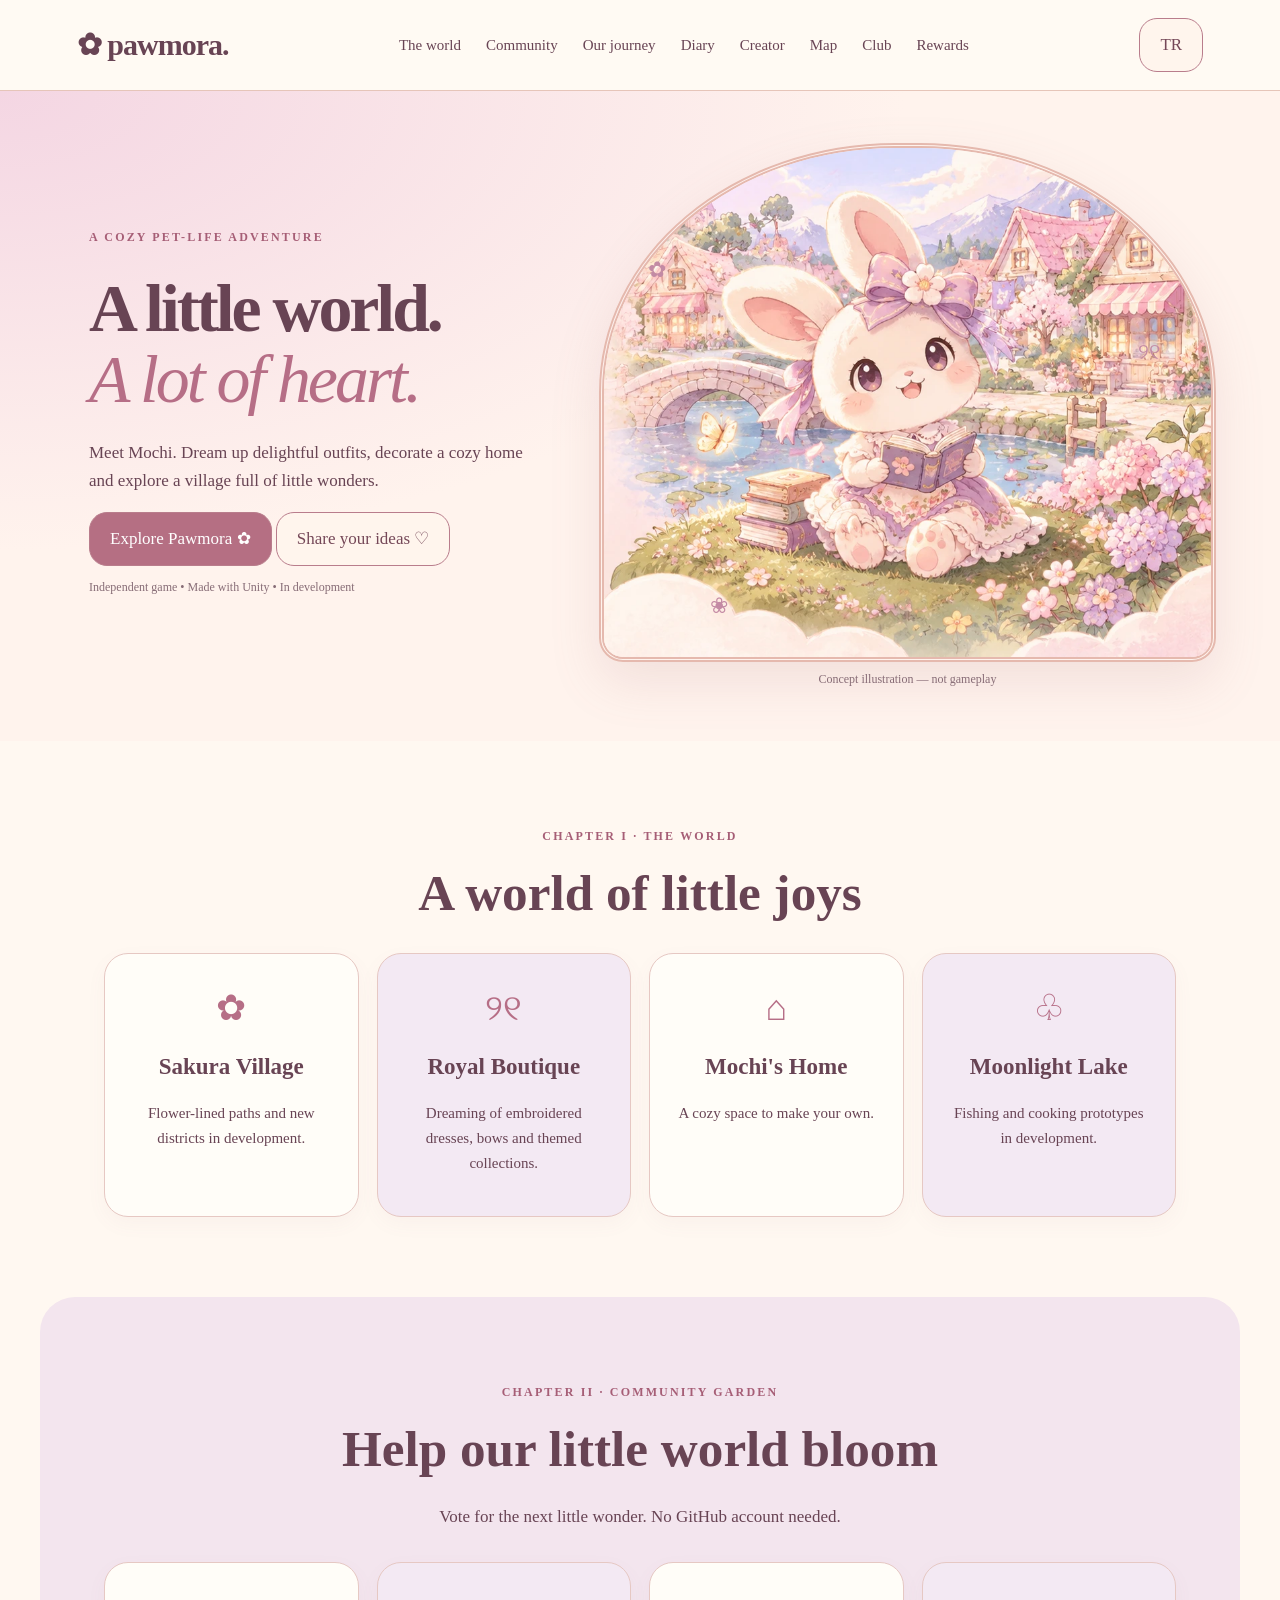
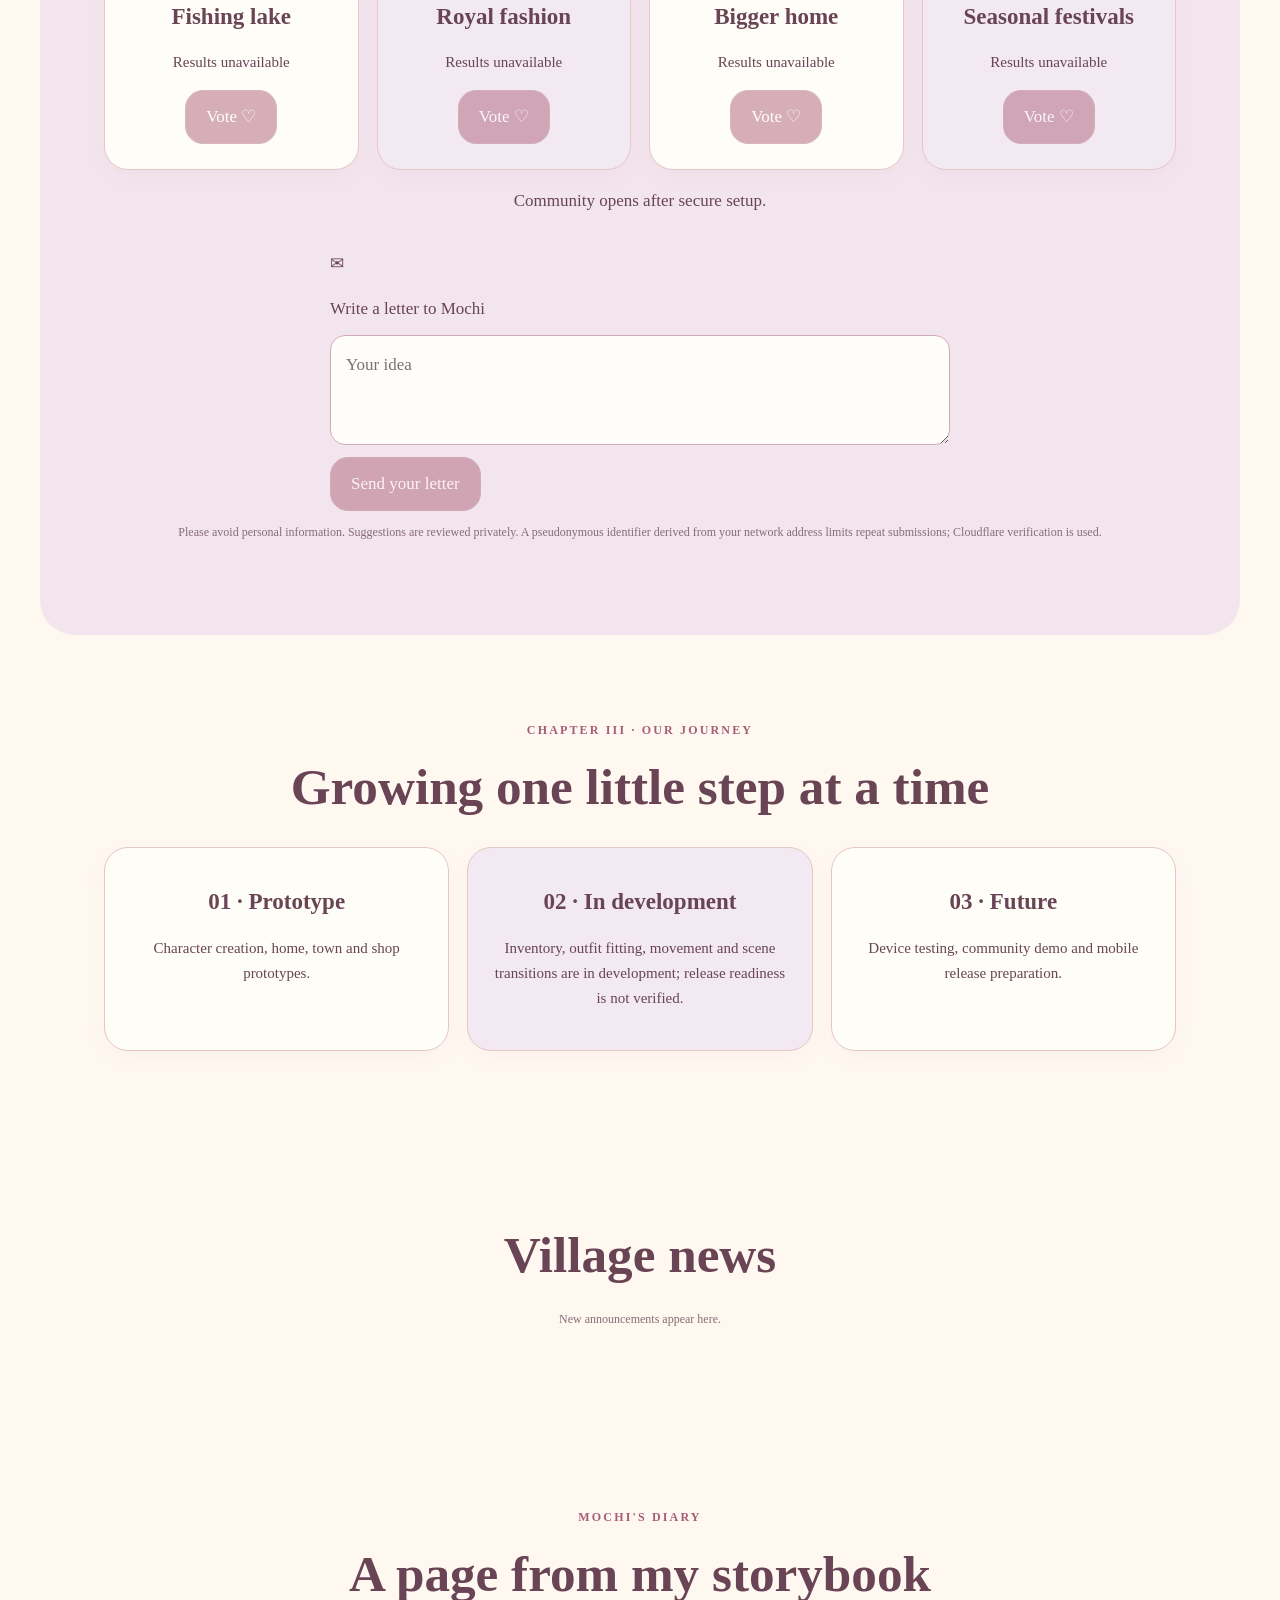
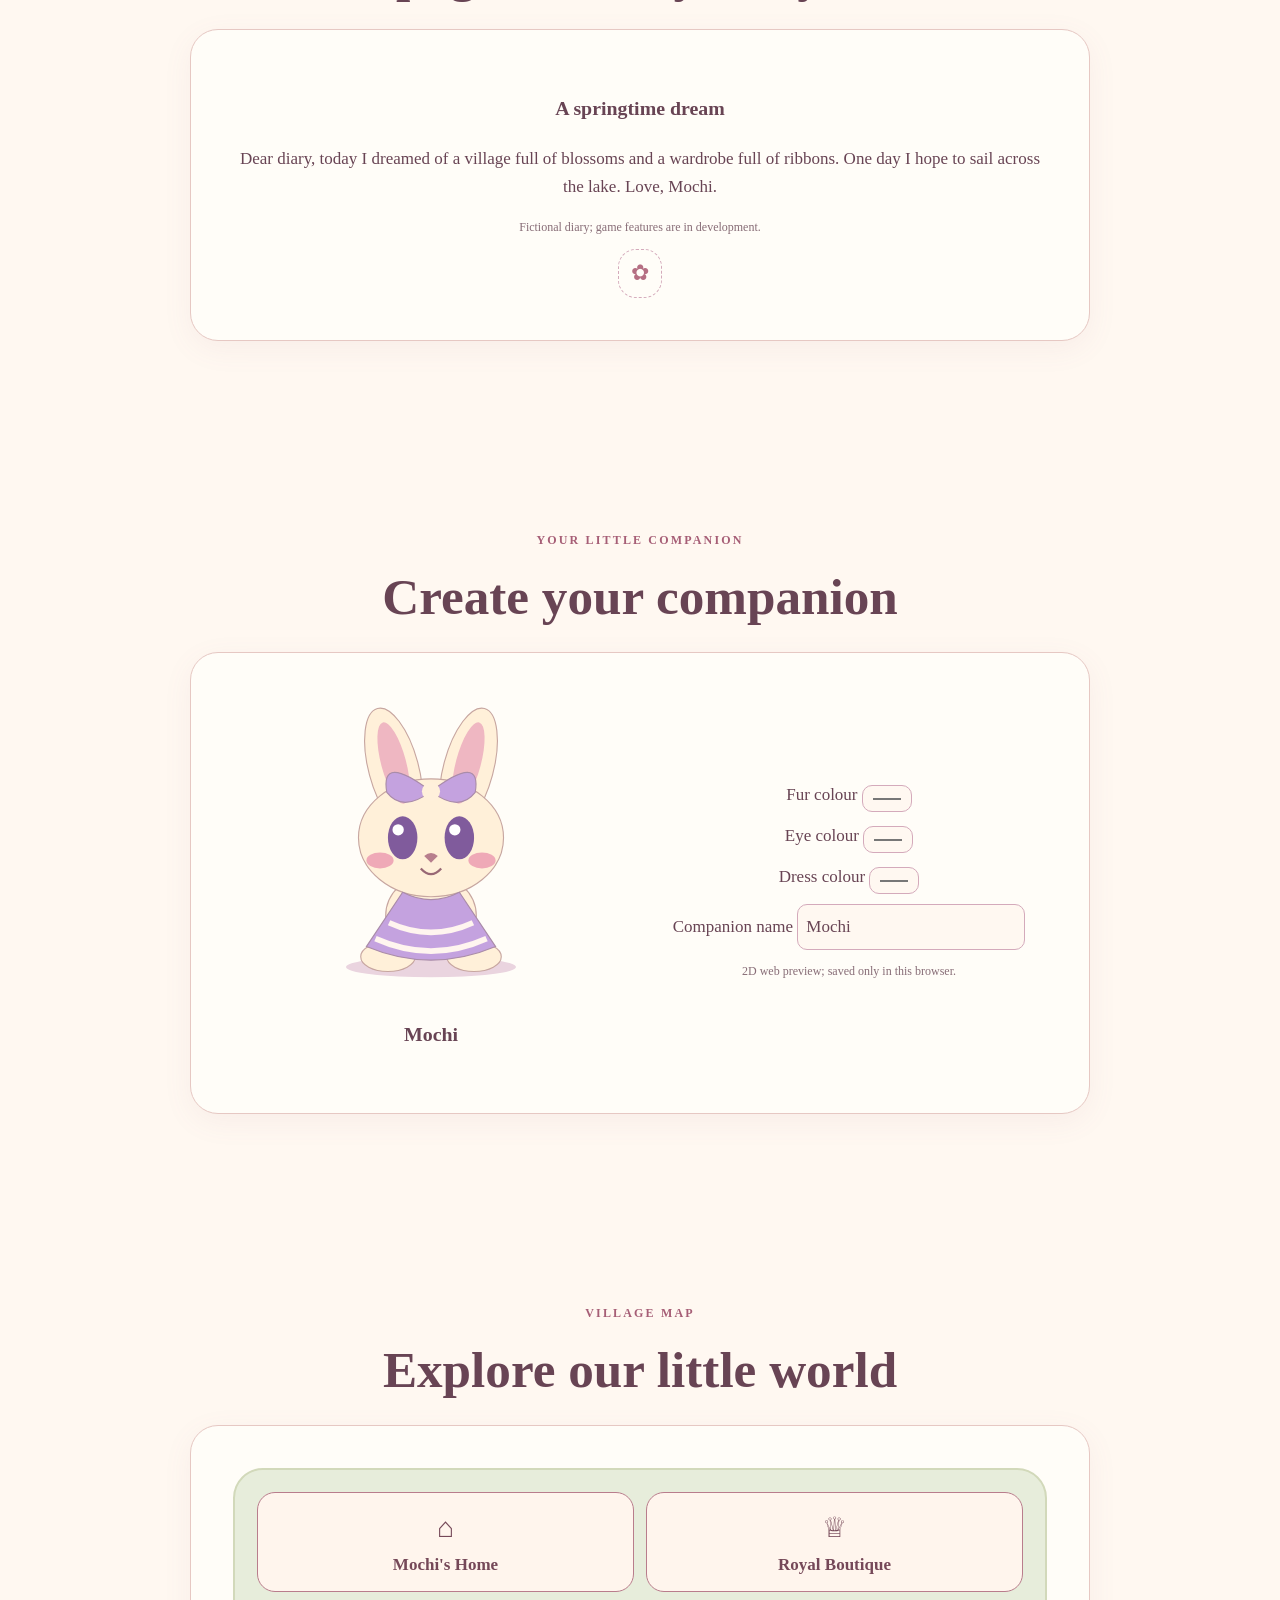
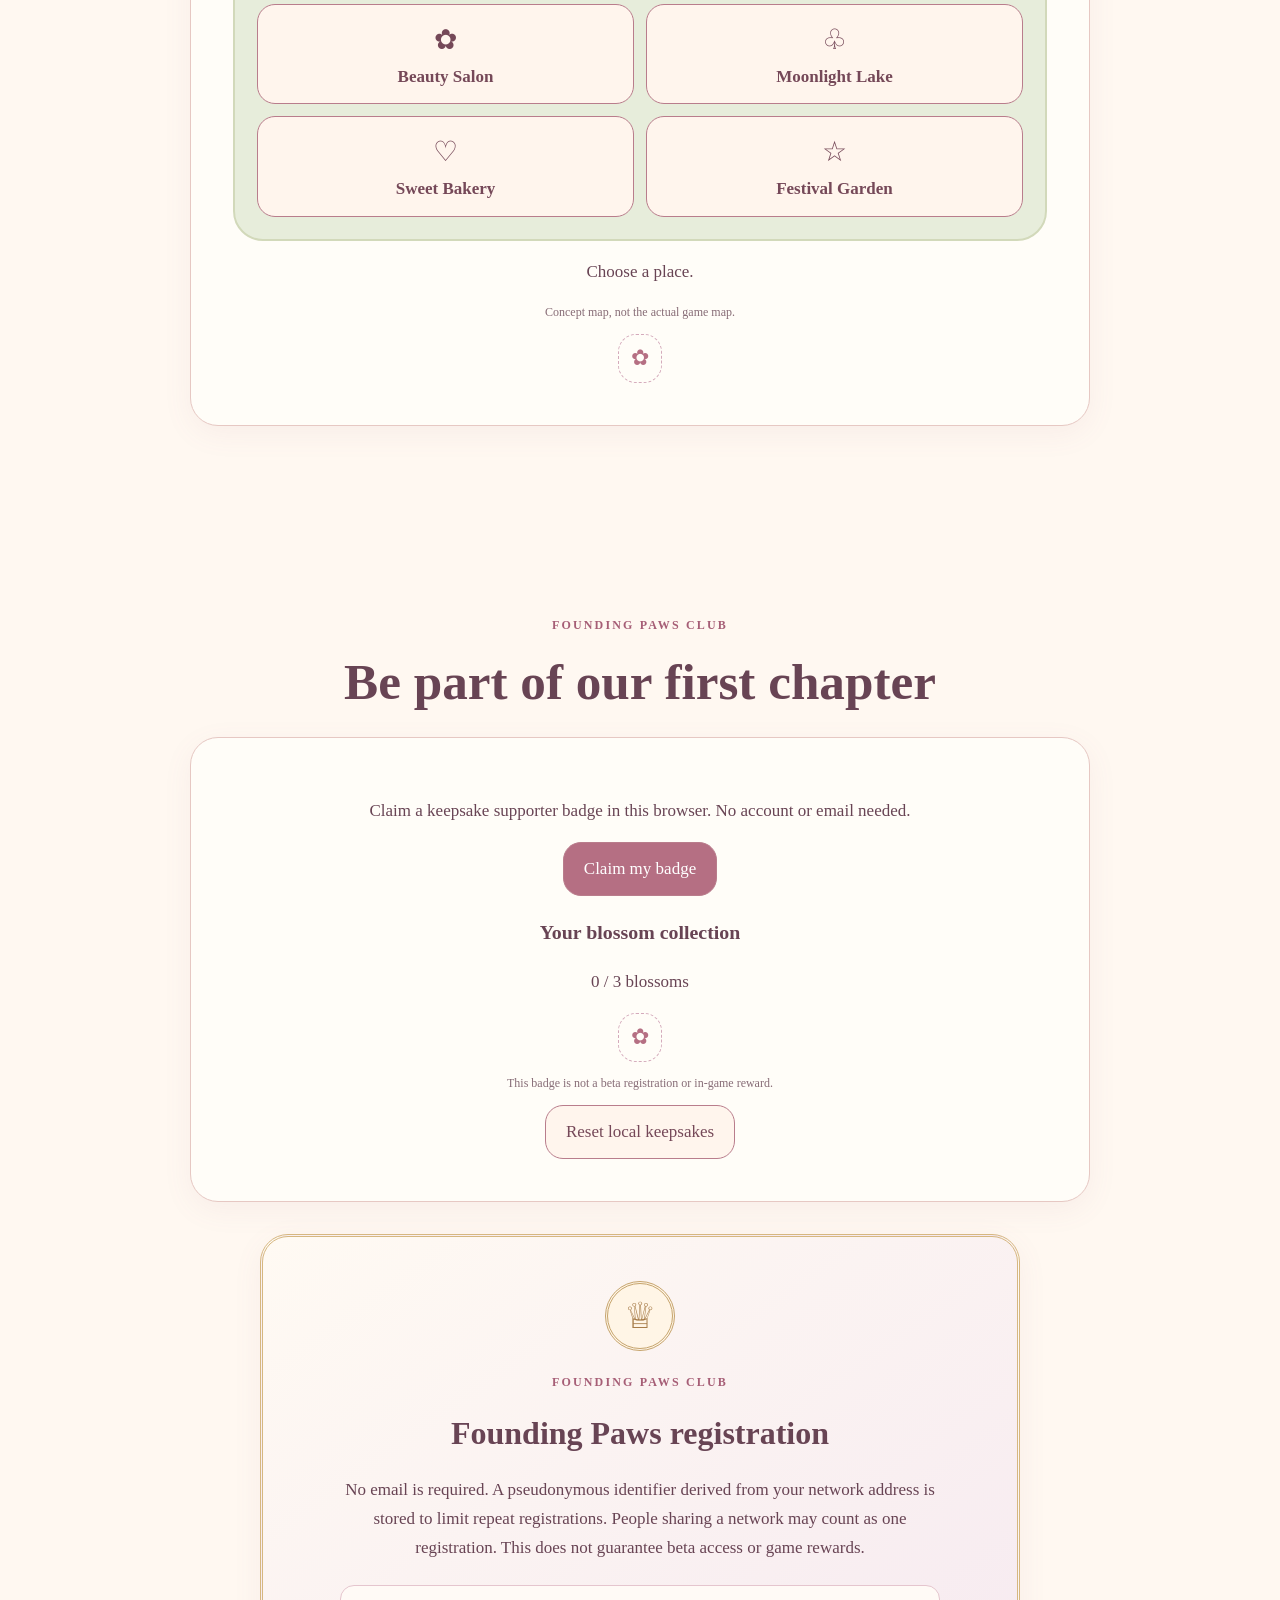
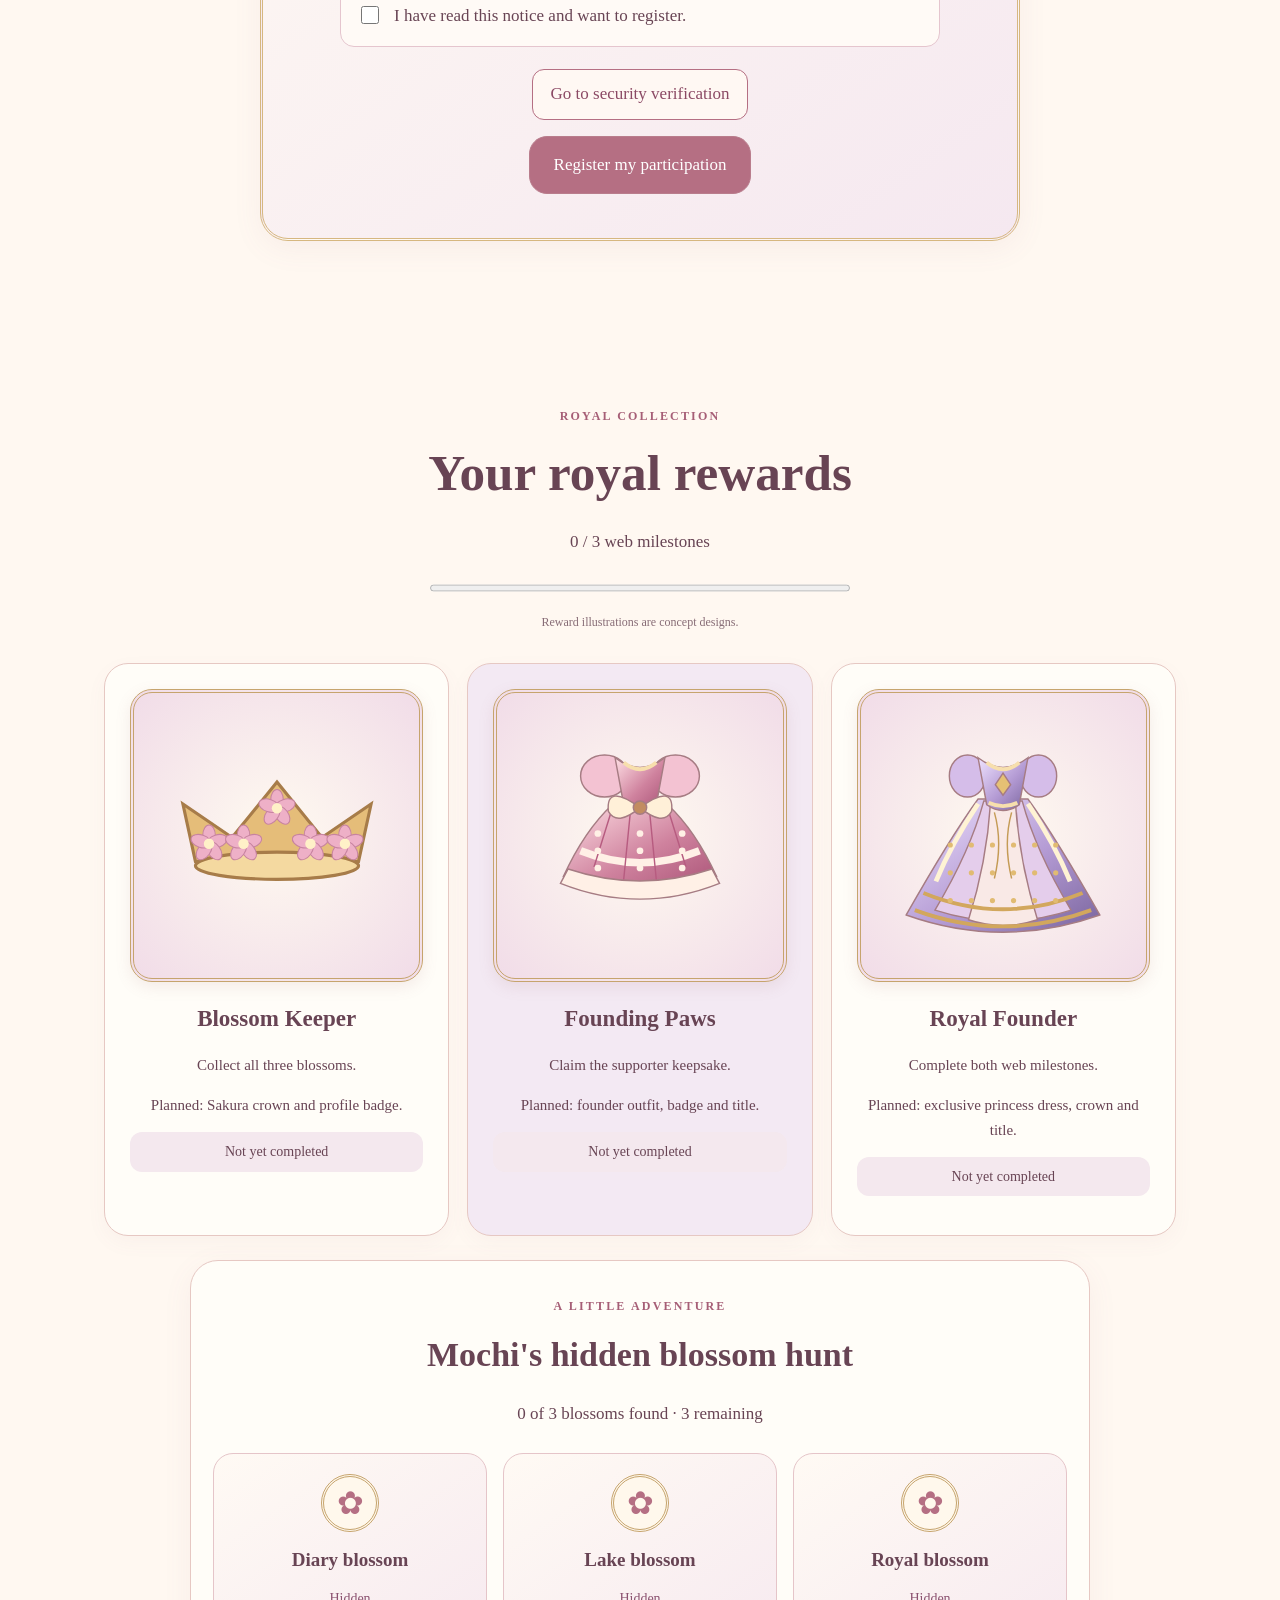
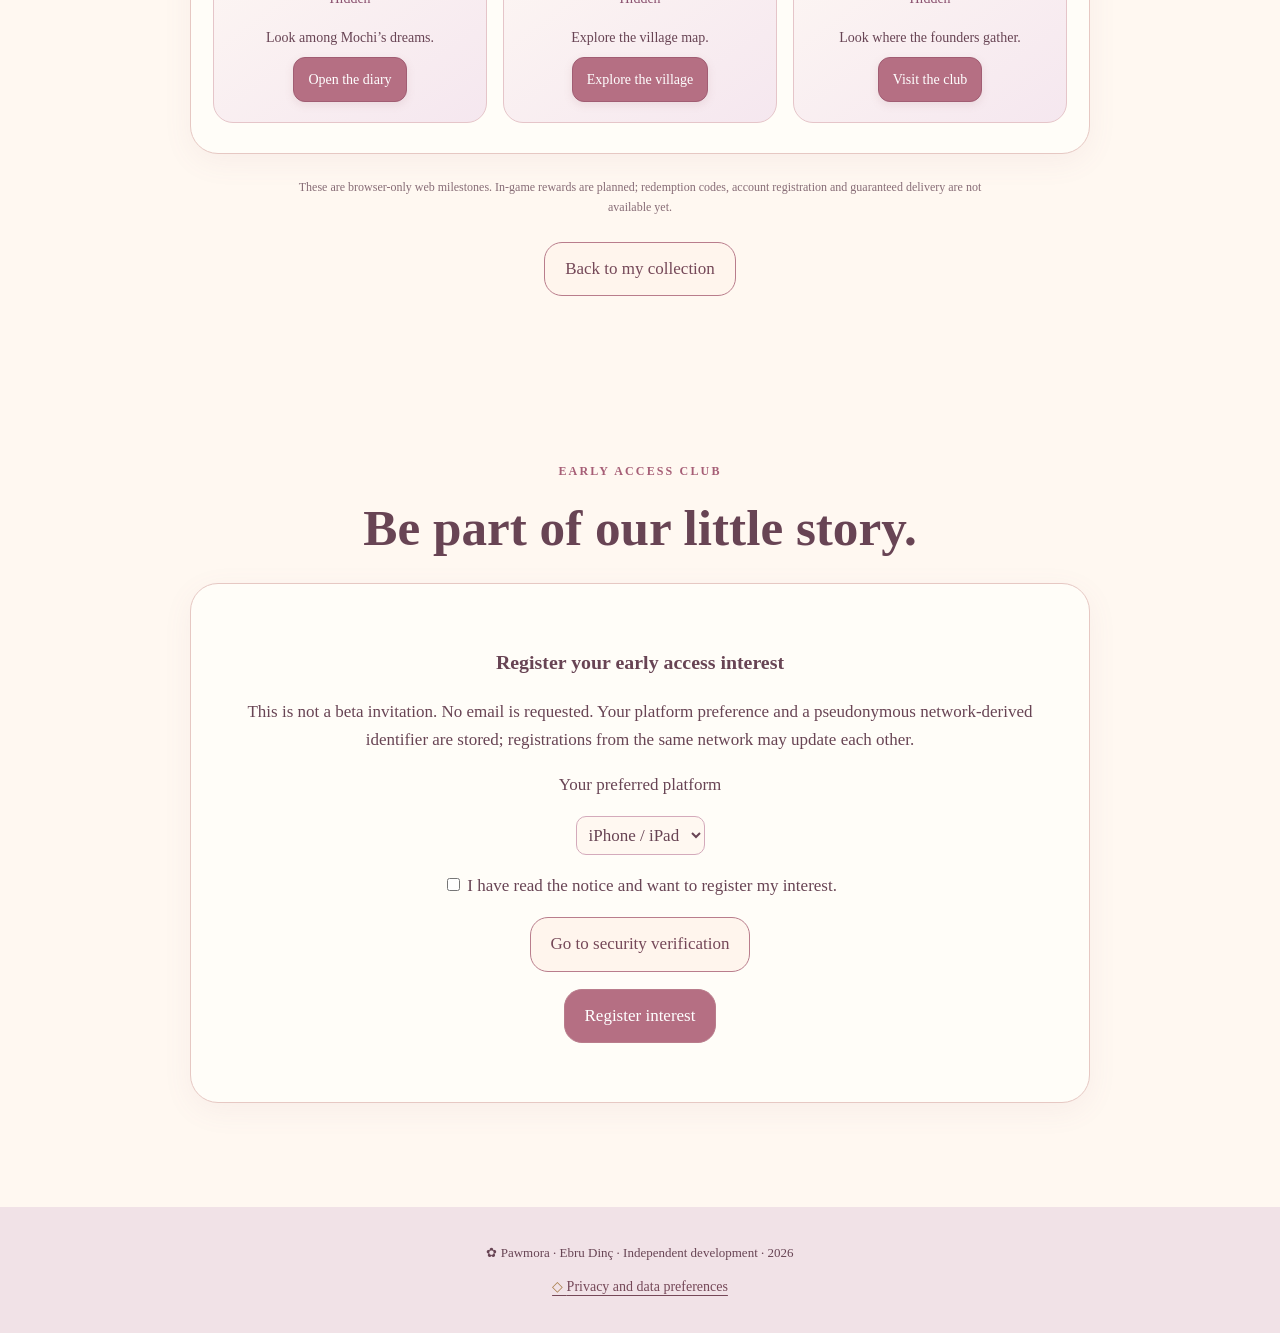
==== commit 1e4ebb4e: "Add Storybook early access interest section" ====
--- a/index.html
+++ b/index.html
@@ -1,4 +1,4 @@
 <!doctype html><html lang="en"><head><meta charset="utf-8"><meta name="viewport" content="width=device-width,initial-scale=1"><meta name="theme-color" content="#fff5ee"><title>Pawmora • A little world, a lot of heart</title><link rel="stylesheet" href="style.css"><script src="app.js" defer></script><script src="storybook.js" defer></script></head><body><header><a class="brand" href="#">✿ pawmora.</a><nav><a href="#world" data-tr="Dünya">The world</a><a href="#community" data-tr="Topluluk">Community</a><a href="#journey" data-tr="Yol haritası">Our journey</a><a href="#diary" data-tr="Günlük">Diary</a><a href="#creator" data-tr="Karakter">Creator</a><a href="#town" data-tr="Harita">Map</a><a href="#club">Club</a><a href="#rewards" data-tr="Ödüller">Rewards</a></nav><button id="lang" aria-label="Change language">TR</button></header><main><section class="hero"><div class="intro"><small data-tr="MASALSI BİR HAYVAN MACERASI">A COZY PET-LIFE ADVENTURE</small><h1 data-tr="Küçük bir dünya.&lt;br&gt;&lt;em&gt;Büyük bir sevgi.&lt;/em&gt;">A little world.<br><em>A lot of heart.</em></h1><p data-tr="Mochi ile tanış. Hayalindeki kıyafetleri seç, evini dekore et ve çiçeklerle dolu bir kasabayı keşfet.">Meet Mochi. Dream up delightful outfits, decorate a cozy home and explore a village full of little wonders.</p><a class="button" href="#world" data-tr="Pawmora'yı keşfet">Explore Pawmora ✿</a> <a class="button pale" href="#community" data-tr="Fikrini paylaş">Share your ideas ♡</a><p class="note" data-tr="Bağımsız oyun • Unity ile geliştiriliyor">Independent game • Made with Unity • In development</p></div><figure><img src="assets/storybook.webp" alt="Mochi reading in a flower-filled fairytale village"><figcaption data-tr="Konsept illüstrasyonu — oyun görüntüsü değil">Concept illustration — not gameplay</figcaption><div class="story-sparks" aria-hidden="true"><span class="story-spark">✿</span><span class="story-spark">୨୧</span><span class="story-spark">❀</span></div></figure></section><section id="world"><small>CHAPTER I · THE WORLD</small><h2 data-tr="Küçük mutluluklar ülkesi">A world of little joys</h2><div class="cards"><article><span>✿</span><h3 data-tr="Sakura Kasabası">Sakura Village</h3><p data-tr="Çiçekli yollar ve keşfedilecek yeni bölgeler geliştiriliyor.">Flower-lined paths and new districts in development.</p></article><article><span>୨୧</span><h3 data-tr="Kraliyet Butiği">Royal Boutique</h3><p data-tr="Hayalimiz: işlemeli elbiseler, fiyonklar ve temalı koleksiyonlar.">Dreaming of embroidered dresses, bows and themed collections.</p></article><article><span>⌂</span><h3 data-tr="Mochi'nin evi">Mochi's Home</h3><p data-tr="Kişiselleştirilebilir, sıcak bir yuva.">A cozy space to make your own.</p></article><article><span>♧</span><h3 data-tr="Ay ışığı gölü">Moonlight Lake</h3><p data-tr="Balıkçılık ve yemek pişirme prototipleri geliştiriliyor.">Fishing and cooking prototypes in development.</p></article></div></section><section id="community"><small>CHAPTER II · COMMUNITY GARDEN</small><h2 data-tr="Birlikte büyüyelim">Help our little world bloom</h2><p data-tr="Bir sonraki özellik için oy ver. GitHub hesabı gerekmez.">Vote for the next little wonder. No GitHub account needed.</p><div id="poll" class="cards"></div><p id="status" role="status"></p><form id="idea"><p id="letter-icon" aria-hidden="true">✉</p><label for="message" data-tr="Mochi’ye mektup yaz">Write a letter to Mochi</label><textarea id="message" required maxlength="500" placeholder="Your idea / Fikrin"></textarea><div id="captcha"></div><button class="button" data-tr="Mektubunu gönder">Send your letter</button></form><p class="note" data-tr="Kişisel bilgi paylaşma. Öneriler özel olarak incelenir. Tekrar gönderimleri sınırlamak için ağ adresinden türetilen takma kimlik kullanılır; Cloudflare doğrulaması uygulanır.">Please avoid personal information. Suggestions are reviewed privately. A pseudonymous identifier derived from your network address limits repeat submissions; Cloudflare verification is used.</p></section><section id="journey"><small>CHAPTER III · OUR JOURNEY</small><h2 data-tr="Her gün biraz daha büyüyoruz">Growing one little step at a time</h2><div class="cards"><article><h3>01 · Prototype</h3><p data-tr="Karakter oluşturma, ev, kasaba ve mağaza prototipleri.">Character creation, home, town and shop prototypes.</p></article><article><h3>02 · In development</h3><p data-tr="Envanter, kıyafet uyumu, hareket ve sahne geçişleri geliştiriliyor; yayın hazırlığı doğrulanmadı.">Inventory, outfit fitting, movement and scene transitions are in development; release readiness is not verified.</p></article><article><h3>03 · Future</h3><p data-tr="Cihaz testleri, topluluk demosu ve mobil yayın hazırlığı.">Device testing, community demo and mobile release preparation.</p></article></div></section><section id="news" class="story-extra"><h2 data-tr="Kasabadan haberler">Village news</h2><div id="published-announcement" hidden></div><p class="note" data-tr="Yeni duyurular burada yayımlanır.">New announcements appear here.</p></section><section id="diary" class="story-extra"><small data-tr="MOCHI'NİN GÜNLÜĞÜ">MOCHI'S DIARY</small><h2 data-tr="Masal kitabından bir sayfa">A page from my storybook</h2><div class="storybook-panel"><h3 data-tr="Bir bahar hayali">A springtime dream</h3><p data-tr="Sevgili günlüğüm, bugün çiçeklerle dolu bir kasaba ve kurdelelerle süslü bir gardırop hayal ettim. Bir gün gölde teknemle gezmek istiyorum. Sevgiler, Mochi.">Dear diary, today I dreamed of a village full of blossoms and a wardrobe full of ribbons. One day I hope to sail across the lake. Love, Mochi.</p><p class="note" data-tr="Kurgu günlük; oyun özellikleri geliştirme aşamasındadır.">Fictional diary; game features are in development.</p><button class="flower-find" data-flower="diary" aria-label="Collect flower / Çiçek topla">✿</button></div></section>
 <div id="published-diary" class="story-extra" hidden></div><section id="creator" class="story-extra"><small data-tr="KÜÇÜK DOSTUN">YOUR LITTLE COMPANION</small><h2 data-tr="Kendi karakterini tasarla">Create your companion</h2><div class="storybook-panel story-grid"><div><svg viewBox="0 0 300 260" role="img" aria-label="Customizable bunny / Özelleştirilebilir tavşan"><ellipse cx="150" cy="240" rx="75" ry="9" fill="#ead4df"/><g id="pet-fur" fill="#fff0d9" stroke="#c7a6a0"><ellipse cx="117" cy="65" rx="22" ry="55" transform="rotate(-15 117 65)"/><ellipse cx="183" cy="65" rx="22" ry="55" transform="rotate(15 183 65)"/><ellipse cx="150" cy="195" rx="40" ry="37"/><ellipse cx="112" cy="231" rx="24" ry="13"/><ellipse cx="188" cy="231" rx="24" ry="13"/><ellipse cx="150" cy="126" rx="64" ry="52"/></g><ellipse cx="117" cy="60" rx="11" ry="37" fill="#efb7c2" transform="rotate(-15 117 60)"/><ellipse cx="183" cy="60" rx="11" ry="37" fill="#efb7c2" transform="rotate(15 183 60)"/><g id="pet-eyes" fill="#805b9c"><ellipse cx="125" cy="126" rx="13" ry="19"/><ellipse cx="175" cy="126" rx="13" ry="19"/></g><g fill="white"><circle cx="121" cy="119" r="5"/><circle cx="171" cy="119" r="5"/></g><g fill="#efa9b7"><ellipse cx="105" cy="146" rx="12" ry="7"/><ellipse cx="195" cy="146" rx="12" ry="7"/></g><path d="M144 142Q150 137 156 142L150 148Z" fill="#b77e8d"/><path d="M141 153Q150 163 159 153" fill="none" stroke="#986875" stroke-width="2"/><g id="pet-dress" fill="#c4a2df" stroke="#aa8ca9"><path d="M125 174Q150 187 175 174L207 222Q150 246 93 222Z"/><path d="M150 85Q105 51 111 86Q125 104 150 85Q195 51 189 86Q175 104 150 85"/></g><path d="M101 215Q150 237 199 215M113 201Q150 218 187 201" fill="none" stroke="#fff5ef" stroke-width="5"/><circle cx="150" cy="85" r="8" fill="#fff0db"/></svg><h3 id="pet-display">Mochi</h3></div><div><label><span data-tr="Kürk rengi">Fur colour</span> <input type="color" id="fur-color" value="#fff0d9"></label><label><span data-tr="Göz rengi">Eye colour</span> <input type="color" id="eye-color" value="#805b9c"></label><label><span data-tr="Elbise rengi">Dress colour</span> <input type="color" id="dress-color" value="#c4a2df"></label><label><span data-tr="Karakter adı">Companion name</span> <input id="pet-name" maxlength="24" value="Mochi"></label><p class="note" data-tr="2D web önizlemesi; yalnızca bu tarayıcıda saklanır.">2D web preview; saved only in this browser.</p></div></div></section>
 <section id="town" class="story-extra"><small data-tr="KASABA HARİTASI">VILLAGE MAP</small><h2 data-tr="Küçük dünyamızı keşfet">Explore our little world</h2><div class="storybook-panel"><div class="town-map"><button type="button" data-place-en="A cozy home to decorate." data-place-tr="Dekore edilecek sıcak bir ev."><span aria-hidden="true">⌂</span><b data-tr="Mochi'nin evi">Mochi's Home</b></button><button type="button" data-place-en="Dream outfits and accessories." data-place-tr="Masalsı kıyafetler ve aksesuarlar."><span aria-hidden="true">♕</span><b data-tr="Kraliyet Butiği">Royal Boutique</b></button><button type="button" data-place-en="Planned hair and beauty customization." data-place-tr="Planlanan saç ve görünüm seçenekleri."><span aria-hidden="true">✿</span><b data-tr="Güzellik Salonu">Beauty Salon</b></button><button type="button" data-place-en="Fishing and boating are planned." data-place-tr="Balıkçılık ve tekne gezileri planlanıyor."><span aria-hidden="true">♧</span><b data-tr="Ay Işığı Gölü">Moonlight Lake</b></button><button type="button" data-place-en="Planned cooking activities." data-place-tr="Planlanan yemek etkinlikleri."><span aria-hidden="true">♡</span><b data-tr="Tatlı Pastane">Sweet Bakery</b></button><button type="button" data-place-en="Planned seasonal celebrations." data-place-tr="Planlanan mevsimsel kutlamalar."><span aria-hidden="true">☆</span><b data-tr="Festival Bahçesi">Festival Garden</b></button></div><p id="town-info" aria-live="polite" data-tr="Bir bölge seç.">Choose a place.</p><p class="note" data-tr="Şematik konsept haritası; gerçek oyun haritası değildir.">Concept map, not the actual game map.</p><button class="flower-find" data-flower="town" aria-label="Collect flower / Çiçek topla">✿</button></div></section>
-<section id="club" class="story-extra"><small>FOUNDING PAWS CLUB</small><h2 data-tr="İlk masalımızın parçası ol">Be part of our first chapter</h2><div class="storybook-panel"><p data-tr="Bu tarayıcıda hatıra destekçi rozetini al. Üyelik veya e-posta gerekmez.">Claim a keepsake supporter badge in this browser. No account or email needed.</p><button id="club-join" data-tr="Rozetimi al">Claim my badge</button><p id="club-badge" aria-live="polite"></p><h3 data-tr="Çiçek koleksiyonun">Your blossom collection</h3><p id="flower-count" aria-live="polite"></p><button class="flower-find" data-flower="club" aria-label="Collect flower / Çiçek topla">✿</button><p class="note" data-tr="Rozet gerçek beta kaydı veya oyun içi ödül değildir.">This badge is not a beta registration or in-game reward.</p><button id="story-reset" class="pale" data-tr="Yerel hatıraları sıfırla">Reset local keepsakes</button></div><div class="storybook-panel founding-card" id="founding-registration"><div class="founding-emblem" aria-hidden="true">♕</div><small>FOUNDING PAWS CLUB</small><h3 data-tr="Kurucu Patiler katılım kaydı">Founding Paws registration</h3><p data-tr="Katılım kaydı için e-posta gerekmez. Tekrar kayıtları sınırlamak amacıyla ağ adresinden türetilen takma kimlik saklanır. Aynı ağı kullanan kişiler tek kayıt olarak sayılabilir. Bu kayıt beta erişimi veya oyun içi ödül garantisi değildir.">No email is required. A pseudonymous identifier derived from your network address is stored to limit repeat registrations. People sharing a network may count as one registration. This does not guarantee beta access or game rewards.</p><label class="founding-consent"><input type="checkbox" id="founding-consent"> <span data-tr="Bu açıklamayı okudum ve katılım kaydı istiyorum.">I have read this notice and want to register.</span></label><p><a class="founding-verify" href="#community" data-tr="Güvenlik doğrulamasına git">Go to security verification</a></p><button type="button" id="founding-register" data-tr="Katılımımı kaydet">Register my participation</button><p id="founding-result" role="status"></p></div></section><section id="rewards" class="story-extra"><small data-tr="KRALİYET KOLEKSİYONU">ROYAL COLLECTION</small><h2 data-tr="Kraliyet ödül cüzdanın">Your royal rewards</h2><p id="reward-summary" aria-live="polite"></p><progress id="reward-progress" max="4" value="0" aria-label="Collection progress / Koleksiyon ilerlemesi"></progress><p id="reward-celebration" role="status" hidden></p><p class="note" data-tr="Ödül çizimleri konsept tasarımlardır.">Reward illustrations are concept designs.</p><div class="cards"><article><div class="reward-medal" aria-hidden="true"><svg viewBox="0 0 220 150" aria-hidden="true"><path d="M32 100L20 45L67 77L110 24L153 77L200 45L188 100Z" fill="#e5bd79" stroke="#a77c49" stroke-width="3"/><ellipse cx="110" cy="104" rx="78" ry="13" fill="#f4d9a0" stroke="#a77c49" stroke-width="3"/><g transform="translate(45 83)"><ellipse cy="-8" rx="6" ry="10" fill="#eeb0c7" stroke="#c783a0" transform="rotate(0)"/><ellipse cy="-8" rx="6" ry="10" fill="#eeb0c7" stroke="#c783a0" transform="rotate(72)"/><ellipse cy="-8" rx="6" ry="10" fill="#eeb0c7" stroke="#c783a0" transform="rotate(144)"/><ellipse cy="-8" rx="6" ry="10" fill="#eeb0c7" stroke="#c783a0" transform="rotate(216)"/><ellipse cy="-8" rx="6" ry="10" fill="#eeb0c7" stroke="#c783a0" transform="rotate(288)"/><circle r="5" fill="#fff1c8"/></g><g transform="translate(78 83)"><ellipse cy="-8" rx="6" ry="10" fill="#eeb0c7" stroke="#c783a0" transform="rotate(0)"/><ellipse cy="-8" rx="6" ry="10" fill="#eeb0c7" stroke="#c783a0" transform="rotate(72)"/><ellipse cy="-8" rx="6" ry="10" fill="#eeb0c7" stroke="#c783a0" transform="rotate(144)"/><ellipse cy="-8" rx="6" ry="10" fill="#eeb0c7" stroke="#c783a0" transform="rotate(216)"/><ellipse cy="-8" rx="6" ry="10" fill="#eeb0c7" stroke="#c783a0" transform="rotate(288)"/><circle r="5" fill="#fff1c8"/></g><g transform="translate(110 49)"><ellipse cy="-8" rx="6" ry="10" fill="#eeb0c7" stroke="#c783a0" transform="rotate(0)"/><ellipse cy="-8" rx="6" ry="10" fill="#eeb0c7" stroke="#c783a0" transform="rotate(72)"/><ellipse cy="-8" rx="6" ry="10" fill="#eeb0c7" stroke="#c783a0" transform="rotate(144)"/><ellipse cy="-8" rx="6" ry="10" fill="#eeb0c7" stroke="#c783a0" transform="rotate(216)"/><ellipse cy="-8" rx="6" ry="10" fill="#eeb0c7" stroke="#c783a0" transform="rotate(288)"/><circle r="5" fill="#fff1c8"/></g><g transform="translate(142 83)"><ellipse cy="-8" rx="6" ry="10" fill="#eeb0c7" stroke="#c783a0" transform="rotate(0)"/><ellipse cy="-8" rx="6" ry="10" fill="#eeb0c7" stroke="#c783a0" transform="rotate(72)"/><ellipse cy="-8" rx="6" ry="10" fill="#eeb0c7" stroke="#c783a0" transform="rotate(144)"/><ellipse cy="-8" rx="6" ry="10" fill="#eeb0c7" stroke="#c783a0" transform="rotate(216)"/><ellipse cy="-8" rx="6" ry="10" fill="#eeb0c7" stroke="#c783a0" transform="rotate(288)"/><circle r="5" fill="#fff1c8"/></g><g transform="translate(175 83)"><ellipse cy="-8" rx="6" ry="10" fill="#eeb0c7" stroke="#c783a0" transform="rotate(0)"/><ellipse cy="-8" rx="6" ry="10" fill="#eeb0c7" stroke="#c783a0" transform="rotate(72)"/><ellipse cy="-8" rx="6" ry="10" fill="#eeb0c7" stroke="#c783a0" transform="rotate(144)"/><ellipse cy="-8" rx="6" ry="10" fill="#eeb0c7" stroke="#c783a0" transform="rotate(216)"/><ellipse cy="-8" rx="6" ry="10" fill="#eeb0c7" stroke="#c783a0" transform="rotate(288)"/><circle r="5" fill="#fff1c8"/></g></svg></div><h3 data-tr="Çiçek Koruyucusu">Blossom Keeper</h3><p data-tr="Üç gizli çiçeği de topla.">Collect all three blossoms.</p><p data-tr="Planlanan: Sakura tacı ve profil rozeti.">Planned: Sakura crown and profile badge.</p><p class="reward-state" id="reward-blossom" aria-live="polite"></p></article><article><div class="reward-medal" aria-hidden="true"><svg viewBox="0 0 240 220" aria-hidden="true"><defs><linearGradient id="vintage-silk" x2="1" y2="1"><stop stop-color="#ffe0e5"/><stop offset=".55" stop-color="#cf829e"/><stop offset="1" stop-color="#a85175"/></linearGradient></defs><g stroke="#a67c83" stroke-width="1.5"><path d="M91 78Q62 105 40 153Q120 183 200 153Q178 105 149 78Z" fill="url(#vintage-silk)"/><path d="M45 145Q120 170 195 145L203 160Q120 193 37 160Z" fill="#fff0e6"/><path d="M58 126Q120 151 182 126" fill="none" stroke="#fff0e6" stroke-width="8"/><path d="M91 82L72 143M110 85L103 156M130 85L137 156M149 82L168 143" stroke="#b75c80" fill="none"/><ellipse cx="83" cy="48" rx="25" ry="22" fill="#f3c2d2"/><ellipse cx="157" cy="48" rx="25" ry="22" fill="#f3c2d2"/><path d="M94 29Q120 49 146 29L137 78Q120 90 103 78Z" fill="url(#vintage-silk)"/><path d="M103 34Q120 48 137 34M105 76Q120 83 135 76" stroke="#f7dfad" stroke-width="4" fill="none"/><path d="M120 81Q84 55 87 85Q96 101 120 81Q156 55 153 85Q144 101 120 81" fill="#fff0d8"/><circle cx="120" cy="81" r="7" fill="#c28c61"/></g><circle cx="76" cy="108" r="3.5" fill="#fff0e5"/><circle cx="120" cy="108" r="3.5" fill="#fff0e5"/><circle cx="164" cy="108" r="3.5" fill="#fff0e5"/><circle cx="76" cy="126" r="3.5" fill="#fff0e5"/><circle cx="120" cy="126" r="3.5" fill="#fff0e5"/><circle cx="164" cy="126" r="3.5" fill="#fff0e5"/><circle cx="76" cy="144" r="3.5" fill="#fff0e5"/><circle cx="120" cy="144" r="3.5" fill="#fff0e5"/><circle cx="164" cy="144" r="3.5" fill="#fff0e5"/></svg></div><h3 data-tr="Kurucu Patiler">Founding Paws</h3><p data-tr="Destekçi hatıra rozetini al.">Claim the supporter keepsake.</p><p data-tr="Planlanan: kurucu kıyafeti, rozet ve unvan.">Planned: founder outfit, badge and title.</p><p class="reward-state" id="reward-founding" aria-live="polite"></p></article><article><div class="reward-medal" aria-hidden="true"><svg viewBox="0 0 240 220" aria-hidden="true"><defs><linearGradient id="royal-silk" x2="1" y2="1"><stop stop-color="#f0e4ff"/><stop offset=".55" stop-color="#b49bd4"/><stop offset="1" stop-color="#79649d"/></linearGradient></defs><g stroke="#a67c83" stroke-width="1.5"><path d="M94 72Q65 112 19 193Q120 229 221 193Q175 112 146 72Z" fill="url(#royal-silk)"/><path d="M100 74Q86 126 49 188Q120 211 191 188Q154 126 140 74Z" fill="#e4cdeb"/><path d="M107 76Q103 138 84 198Q120 210 156 198Q137 138 133 76Z" fill="#f9e9e6"/><path d="M37 170Q120 204 203 170M28 188Q120 222 212 188" fill="none" stroke="#d2a75d" stroke-width="4"/><path d="M94 77Q66 119 50 158M146 77Q174 119 190 158" fill="none" stroke="#fff3d4" stroke-width="5"/><ellipse cx="83" cy="48" rx="19" ry="22" fill="#d5bde9"/><ellipse cx="157" cy="48" rx="19" ry="22" fill="#d5bde9"/><path d="M94 29Q120 49 146 29L137 78Q120 90 103 78Z" fill="url(#royal-silk)"/><path d="M103 34Q120 48 137 34M105 76Q120 83 135 76" stroke="#f7dfad" stroke-width="4" fill="none"/><path d="M120 45L112 57L120 68L128 57Z" fill="#e5c174"/><path d="M111 86Q120 118 111 155M129 86Q120 118 129 155" stroke="#c49b55" fill="none"/></g><circle cx="65" cy="120" r="2.7" fill="#e1bb72"/><circle cx="87" cy="120" r="2.7" fill="#e1bb72"/><circle cx="109" cy="120" r="2.7" fill="#e1bb72"/><circle cx="131" cy="120" r="2.7" fill="#e1bb72"/><circle cx="153" cy="120" r="2.7" fill="#e1bb72"/><circle cx="175" cy="120" r="2.7" fill="#e1bb72"/><circle cx="65" cy="149" r="2.7" fill="#e1bb72"/><circle cx="87" cy="149" r="2.7" fill="#e1bb72"/><circle cx="109" cy="149" r="2.7" fill="#e1bb72"/><circle cx="131" cy="149" r="2.7" fill="#e1bb72"/><circle cx="153" cy="149" r="2.7" fill="#e1bb72"/><circle cx="175" cy="149" r="2.7" fill="#e1bb72"/><circle cx="65" cy="178" r="2.7" fill="#e1bb72"/><circle cx="87" cy="178" r="2.7" fill="#e1bb72"/><circle cx="109" cy="178" r="2.7" fill="#e1bb72"/><circle cx="131" cy="178" r="2.7" fill="#e1bb72"/><circle cx="153" cy="178" r="2.7" fill="#e1bb72"/><circle cx="175" cy="178" r="2.7" fill="#e1bb72"/></svg></div><h3 data-tr="Kraliyet Kurucusu">Royal Founder</h3><p data-tr="İki web hedefini de tamamla.">Complete both web milestones.</p><p data-tr="Planlanan: özel prenses elbisesi, taç ve unvan.">Planned: exclusive princess dress, crown and title.</p><p class="reward-state" id="reward-royal" aria-live="polite"></p></article></div><div class="storybook-panel" id="flower-hunt"><small data-tr="KÜÇÜK BİR MACERA">A LITTLE ADVENTURE</small><h3 data-tr="Mochi'nin gizli çiçek avı">Mochi's hidden blossom hunt</h3><p id="hunt-count" aria-live="polite"></p><div class="hunt-grid"><article class="hunt-card"><div class="hunt-flower" aria-hidden="true">✿</div><h4 data-tr="Günlük çiçeği">Diary blossom</h4><p class="hunt-status" id="hunt-diary" aria-live="polite"></p><p data-tr="Mochi’nin hayallerini yazdığı sayfalara bak.">Look among Mochi’s dreams.</p><a class="hunt-link" href="#diary" data-tr="Günlüğü keşfet">Open the diary</a></article><article class="hunt-card"><div class="hunt-flower" aria-hidden="true">✿</div><h4 data-tr="Göl çiçeği">Lake blossom</h4><p class="hunt-status" id="hunt-town" aria-live="polite"></p><p data-tr="Kasaba haritasını keşfet.">Explore the village map.</p><a class="hunt-link" href="#town" data-tr="Kasabayı keşfet">Explore the village</a></article><article class="hunt-card"><div class="hunt-flower" aria-hidden="true">✿</div><h4 data-tr="Kraliyet çiçeği">Royal blossom</h4><p class="hunt-status" id="hunt-club" aria-live="polite"></p><p data-tr="Kurucu Patilerin buluştuğu yere bak.">Look where the founders gather.</p><a class="hunt-link" href="#club" data-tr="Kulübü ziyaret et">Visit the club</a></article></div></div><p class="note reward-note" data-tr="Bunlar yalnızca bu tarayıcıdaki web hedefleridir. Oyun içi ödüller planlanmaktadır; henüz ödül kodu, hesap kaydı veya teslim garantisi yoktur.">These are browser-only web milestones. In-game rewards are planned; redemption codes, account registration and guaranteed delivery are not available yet.</p><a class="button pale" href="#club" data-tr="Koleksiyonuma dön">Back to my collection</a></section></main><footer>✿ Pawmora · Ebru Dinç · Independent development · 2026<div class="privacy-footer"><details id="privacy" class="privacy-details"><summary data-tr="Gizlilik ve veri tercihleri">Privacy and data preferences</summary><div class="privacy-body"><p data-tr="Bu açıklama geliştirme aşamasındaki veri işleme özetidir; kapsamlı gizlilik politikası henüz tamamlanmamıştır.">This is a development-stage data processing summary; the full privacy policy is not yet complete.</p><p data-tr="Dil, karakter tasarımı ve yerel koleksiyonlar tarayıcıda saklanır. Oylama, mektup ve katılım kayıtlarında tekrarları sınırlamak için ağ adresinden türetilen takma kimlikler kullanılır. Mektup metinleri ve kayıt tarihleri Cloudflare D1 üzerinde saklanır. Mektuplara kişisel bilgi yazmayın.">Language, character design and local collections are stored in your browser. Voting, letters and registration use pseudonymous identifiers derived from network addresses to limit repeats. Letter text and record dates are stored in Cloudflare D1. Please do not include personal information in letters.</p><p data-tr="Cloudflare güvenlik doğrulaması ve barındırma hizmetleri ağ bilgilerini işleyebilir. Site istatistikleri günlük dil ve görüntüleme toplamlarını saklar; benzersiz kişi takibi yapmaz.">Cloudflare hosting and security verification may process network information. Site statistics store daily language and page-view totals, not unique visitor profiles.</p><p data-tr="Veri saklama süreleri, iletişim kanalı ve sunucu kayıtlarını silme süreci henüz kesinleştirilmemiştir.">Retention periods, a contact channel and server record deletion procedures have not yet been finalized.</p><a class="button pale" href="/?analytics=off" data-tr="Bu tarayıcıda ölçümü kapat">Disable analytics in this browser</a></div></details></div></footer><button type="button" id="back-top" aria-label="Back to top" hidden>↑</button></body></html>
+<section id="club" class="story-extra"><small>FOUNDING PAWS CLUB</small><h2 data-tr="İlk masalımızın parçası ol">Be part of our first chapter</h2><div class="storybook-panel"><p data-tr="Bu tarayıcıda hatıra destekçi rozetini al. Üyelik veya e-posta gerekmez.">Claim a keepsake supporter badge in this browser. No account or email needed.</p><button id="club-join" data-tr="Rozetimi al">Claim my badge</button><p id="club-badge" aria-live="polite"></p><h3 data-tr="Çiçek koleksiyonun">Your blossom collection</h3><p id="flower-count" aria-live="polite"></p><button class="flower-find" data-flower="club" aria-label="Collect flower / Çiçek topla">✿</button><p class="note" data-tr="Rozet gerçek beta kaydı veya oyun içi ödül değildir.">This badge is not a beta registration or in-game reward.</p><button id="story-reset" class="pale" data-tr="Yerel hatıraları sıfırla">Reset local keepsakes</button></div><div class="storybook-panel founding-card" id="founding-registration"><div class="founding-emblem" aria-hidden="true">♕</div><small>FOUNDING PAWS CLUB</small><h3 data-tr="Kurucu Patiler katılım kaydı">Founding Paws registration</h3><p data-tr="Katılım kaydı için e-posta gerekmez. Tekrar kayıtları sınırlamak amacıyla ağ adresinden türetilen takma kimlik saklanır. Aynı ağı kullanan kişiler tek kayıt olarak sayılabilir. Bu kayıt beta erişimi veya oyun içi ödül garantisi değildir.">No email is required. A pseudonymous identifier derived from your network address is stored to limit repeat registrations. People sharing a network may count as one registration. This does not guarantee beta access or game rewards.</p><label class="founding-consent"><input type="checkbox" id="founding-consent"> <span data-tr="Bu açıklamayı okudum ve katılım kaydı istiyorum.">I have read this notice and want to register.</span></label><p><a class="founding-verify" href="#community" data-tr="Güvenlik doğrulamasına git">Go to security verification</a></p><button type="button" id="founding-register" data-tr="Katılımımı kaydet">Register my participation</button><p id="founding-result" role="status"></p></div></section><section id="rewards" class="story-extra"><small data-tr="KRALİYET KOLEKSİYONU">ROYAL COLLECTION</small><h2 data-tr="Kraliyet ödül cüzdanın">Your royal rewards</h2><p id="reward-summary" aria-live="polite"></p><progress id="reward-progress" max="4" value="0" aria-label="Collection progress / Koleksiyon ilerlemesi"></progress><p id="reward-celebration" role="status" hidden></p><p class="note" data-tr="Ödül çizimleri konsept tasarımlardır.">Reward illustrations are concept designs.</p><div class="cards"><article><div class="reward-medal" aria-hidden="true"><svg viewBox="0 0 220 150" aria-hidden="true"><path d="M32 100L20 45L67 77L110 24L153 77L200 45L188 100Z" fill="#e5bd79" stroke="#a77c49" stroke-width="3"/><ellipse cx="110" cy="104" rx="78" ry="13" fill="#f4d9a0" stroke="#a77c49" stroke-width="3"/><g transform="translate(45 83)"><ellipse cy="-8" rx="6" ry="10" fill="#eeb0c7" stroke="#c783a0" transform="rotate(0)"/><ellipse cy="-8" rx="6" ry="10" fill="#eeb0c7" stroke="#c783a0" transform="rotate(72)"/><ellipse cy="-8" rx="6" ry="10" fill="#eeb0c7" stroke="#c783a0" transform="rotate(144)"/><ellipse cy="-8" rx="6" ry="10" fill="#eeb0c7" stroke="#c783a0" transform="rotate(216)"/><ellipse cy="-8" rx="6" ry="10" fill="#eeb0c7" stroke="#c783a0" transform="rotate(288)"/><circle r="5" fill="#fff1c8"/></g><g transform="translate(78 83)"><ellipse cy="-8" rx="6" ry="10" fill="#eeb0c7" stroke="#c783a0" transform="rotate(0)"/><ellipse cy="-8" rx="6" ry="10" fill="#eeb0c7" stroke="#c783a0" transform="rotate(72)"/><ellipse cy="-8" rx="6" ry="10" fill="#eeb0c7" stroke="#c783a0" transform="rotate(144)"/><ellipse cy="-8" rx="6" ry="10" fill="#eeb0c7" stroke="#c783a0" transform="rotate(216)"/><ellipse cy="-8" rx="6" ry="10" fill="#eeb0c7" stroke="#c783a0" transform="rotate(288)"/><circle r="5" fill="#fff1c8"/></g><g transform="translate(110 49)"><ellipse cy="-8" rx="6" ry="10" fill="#eeb0c7" stroke="#c783a0" transform="rotate(0)"/><ellipse cy="-8" rx="6" ry="10" fill="#eeb0c7" stroke="#c783a0" transform="rotate(72)"/><ellipse cy="-8" rx="6" ry="10" fill="#eeb0c7" stroke="#c783a0" transform="rotate(144)"/><ellipse cy="-8" rx="6" ry="10" fill="#eeb0c7" stroke="#c783a0" transform="rotate(216)"/><ellipse cy="-8" rx="6" ry="10" fill="#eeb0c7" stroke="#c783a0" transform="rotate(288)"/><circle r="5" fill="#fff1c8"/></g><g transform="translate(142 83)"><ellipse cy="-8" rx="6" ry="10" fill="#eeb0c7" stroke="#c783a0" transform="rotate(0)"/><ellipse cy="-8" rx="6" ry="10" fill="#eeb0c7" stroke="#c783a0" transform="rotate(72)"/><ellipse cy="-8" rx="6" ry="10" fill="#eeb0c7" stroke="#c783a0" transform="rotate(144)"/><ellipse cy="-8" rx="6" ry="10" fill="#eeb0c7" stroke="#c783a0" transform="rotate(216)"/><ellipse cy="-8" rx="6" ry="10" fill="#eeb0c7" stroke="#c783a0" transform="rotate(288)"/><circle r="5" fill="#fff1c8"/></g><g transform="translate(175 83)"><ellipse cy="-8" rx="6" ry="10" fill="#eeb0c7" stroke="#c783a0" transform="rotate(0)"/><ellipse cy="-8" rx="6" ry="10" fill="#eeb0c7" stroke="#c783a0" transform="rotate(72)"/><ellipse cy="-8" rx="6" ry="10" fill="#eeb0c7" stroke="#c783a0" transform="rotate(144)"/><ellipse cy="-8" rx="6" ry="10" fill="#eeb0c7" stroke="#c783a0" transform="rotate(216)"/><ellipse cy="-8" rx="6" ry="10" fill="#eeb0c7" stroke="#c783a0" transform="rotate(288)"/><circle r="5" fill="#fff1c8"/></g></svg></div><h3 data-tr="Çiçek Koruyucusu">Blossom Keeper</h3><p data-tr="Üç gizli çiçeği de topla.">Collect all three blossoms.</p><p data-tr="Planlanan: Sakura tacı ve profil rozeti.">Planned: Sakura crown and profile badge.</p><p class="reward-state" id="reward-blossom" aria-live="polite"></p></article><article><div class="reward-medal" aria-hidden="true"><svg viewBox="0 0 240 220" aria-hidden="true"><defs><linearGradient id="vintage-silk" x2="1" y2="1"><stop stop-color="#ffe0e5"/><stop offset=".55" stop-color="#cf829e"/><stop offset="1" stop-color="#a85175"/></linearGradient></defs><g stroke="#a67c83" stroke-width="1.5"><path d="M91 78Q62 105 40 153Q120 183 200 153Q178 105 149 78Z" fill="url(#vintage-silk)"/><path d="M45 145Q120 170 195 145L203 160Q120 193 37 160Z" fill="#fff0e6"/><path d="M58 126Q120 151 182 126" fill="none" stroke="#fff0e6" stroke-width="8"/><path d="M91 82L72 143M110 85L103 156M130 85L137 156M149 82L168 143" stroke="#b75c80" fill="none"/><ellipse cx="83" cy="48" rx="25" ry="22" fill="#f3c2d2"/><ellipse cx="157" cy="48" rx="25" ry="22" fill="#f3c2d2"/><path d="M94 29Q120 49 146 29L137 78Q120 90 103 78Z" fill="url(#vintage-silk)"/><path d="M103 34Q120 48 137 34M105 76Q120 83 135 76" stroke="#f7dfad" stroke-width="4" fill="none"/><path d="M120 81Q84 55 87 85Q96 101 120 81Q156 55 153 85Q144 101 120 81" fill="#fff0d8"/><circle cx="120" cy="81" r="7" fill="#c28c61"/></g><circle cx="76" cy="108" r="3.5" fill="#fff0e5"/><circle cx="120" cy="108" r="3.5" fill="#fff0e5"/><circle cx="164" cy="108" r="3.5" fill="#fff0e5"/><circle cx="76" cy="126" r="3.5" fill="#fff0e5"/><circle cx="120" cy="126" r="3.5" fill="#fff0e5"/><circle cx="164" cy="126" r="3.5" fill="#fff0e5"/><circle cx="76" cy="144" r="3.5" fill="#fff0e5"/><circle cx="120" cy="144" r="3.5" fill="#fff0e5"/><circle cx="164" cy="144" r="3.5" fill="#fff0e5"/></svg></div><h3 data-tr="Kurucu Patiler">Founding Paws</h3><p data-tr="Destekçi hatıra rozetini al.">Claim the supporter keepsake.</p><p data-tr="Planlanan: kurucu kıyafeti, rozet ve unvan.">Planned: founder outfit, badge and title.</p><p class="reward-state" id="reward-founding" aria-live="polite"></p></article><article><div class="reward-medal" aria-hidden="true"><svg viewBox="0 0 240 220" aria-hidden="true"><defs><linearGradient id="royal-silk" x2="1" y2="1"><stop stop-color="#f0e4ff"/><stop offset=".55" stop-color="#b49bd4"/><stop offset="1" stop-color="#79649d"/></linearGradient></defs><g stroke="#a67c83" stroke-width="1.5"><path d="M94 72Q65 112 19 193Q120 229 221 193Q175 112 146 72Z" fill="url(#royal-silk)"/><path d="M100 74Q86 126 49 188Q120 211 191 188Q154 126 140 74Z" fill="#e4cdeb"/><path d="M107 76Q103 138 84 198Q120 210 156 198Q137 138 133 76Z" fill="#f9e9e6"/><path d="M37 170Q120 204 203 170M28 188Q120 222 212 188" fill="none" stroke="#d2a75d" stroke-width="4"/><path d="M94 77Q66 119 50 158M146 77Q174 119 190 158" fill="none" stroke="#fff3d4" stroke-width="5"/><ellipse cx="83" cy="48" rx="19" ry="22" fill="#d5bde9"/><ellipse cx="157" cy="48" rx="19" ry="22" fill="#d5bde9"/><path d="M94 29Q120 49 146 29L137 78Q120 90 103 78Z" fill="url(#royal-silk)"/><path d="M103 34Q120 48 137 34M105 76Q120 83 135 76" stroke="#f7dfad" stroke-width="4" fill="none"/><path d="M120 45L112 57L120 68L128 57Z" fill="#e5c174"/><path d="M111 86Q120 118 111 155M129 86Q120 118 129 155" stroke="#c49b55" fill="none"/></g><circle cx="65" cy="120" r="2.7" fill="#e1bb72"/><circle cx="87" cy="120" r="2.7" fill="#e1bb72"/><circle cx="109" cy="120" r="2.7" fill="#e1bb72"/><circle cx="131" cy="120" r="2.7" fill="#e1bb72"/><circle cx="153" cy="120" r="2.7" fill="#e1bb72"/><circle cx="175" cy="120" r="2.7" fill="#e1bb72"/><circle cx="65" cy="149" r="2.7" fill="#e1bb72"/><circle cx="87" cy="149" r="2.7" fill="#e1bb72"/><circle cx="109" cy="149" r="2.7" fill="#e1bb72"/><circle cx="131" cy="149" r="2.7" fill="#e1bb72"/><circle cx="153" cy="149" r="2.7" fill="#e1bb72"/><circle cx="175" cy="149" r="2.7" fill="#e1bb72"/><circle cx="65" cy="178" r="2.7" fill="#e1bb72"/><circle cx="87" cy="178" r="2.7" fill="#e1bb72"/><circle cx="109" cy="178" r="2.7" fill="#e1bb72"/><circle cx="131" cy="178" r="2.7" fill="#e1bb72"/><circle cx="153" cy="178" r="2.7" fill="#e1bb72"/><circle cx="175" cy="178" r="2.7" fill="#e1bb72"/></svg></div><h3 data-tr="Kraliyet Kurucusu">Royal Founder</h3><p data-tr="İki web hedefini de tamamla.">Complete both web milestones.</p><p data-tr="Planlanan: özel prenses elbisesi, taç ve unvan.">Planned: exclusive princess dress, crown and title.</p><p class="reward-state" id="reward-royal" aria-live="polite"></p></article></div><div class="storybook-panel" id="flower-hunt"><small data-tr="KÜÇÜK BİR MACERA">A LITTLE ADVENTURE</small><h3 data-tr="Mochi'nin gizli çiçek avı">Mochi's hidden blossom hunt</h3><p id="hunt-count" aria-live="polite"></p><div class="hunt-grid"><article class="hunt-card"><div class="hunt-flower" aria-hidden="true">✿</div><h4 data-tr="Günlük çiçeği">Diary blossom</h4><p class="hunt-status" id="hunt-diary" aria-live="polite"></p><p data-tr="Mochi’nin hayallerini yazdığı sayfalara bak.">Look among Mochi’s dreams.</p><a class="hunt-link" href="#diary" data-tr="Günlüğü keşfet">Open the diary</a></article><article class="hunt-card"><div class="hunt-flower" aria-hidden="true">✿</div><h4 data-tr="Göl çiçeği">Lake blossom</h4><p class="hunt-status" id="hunt-town" aria-live="polite"></p><p data-tr="Kasaba haritasını keşfet.">Explore the village map.</p><a class="hunt-link" href="#town" data-tr="Kasabayı keşfet">Explore the village</a></article><article class="hunt-card"><div class="hunt-flower" aria-hidden="true">✿</div><h4 data-tr="Kraliyet çiçeği">Royal blossom</h4><p class="hunt-status" id="hunt-club" aria-live="polite"></p><p data-tr="Kurucu Patilerin buluştuğu yere bak.">Look where the founders gather.</p><a class="hunt-link" href="#club" data-tr="Kulübü ziyaret et">Visit the club</a></article></div></div><p class="note reward-note" data-tr="Bunlar yalnızca bu tarayıcıdaki web hedefleridir. Oyun içi ödüller planlanmaktadır; henüz ödül kodu, hesap kaydı veya teslim garantisi yoktur.">These are browser-only web milestones. In-game rewards are planned; redemption codes, account registration and guaranteed delivery are not available yet.</p><a class="button pale" href="#club" data-tr="Koleksiyonuma dön">Back to my collection</a></section><section id="early-access" class="story-extra"><small>EARLY ACCESS CLUB</small><h2 data-tr="Masalımıza ilk adımı sen at.">Be part of our little story.</h2><div class="storybook-panel"><h3 data-tr="Erken erişim ilgini bildir">Register your early access interest</h3><p data-tr="Bu bir beta daveti değildir. E-posta istemiyoruz. Platform tercihin ve ağ adresinden türetilen takma kimlik saklanır; aynı ağdan yapılan kayıtlar birbirini güncelleyebilir.">This is not a beta invitation. No email is requested. Your platform preference and a pseudonymous network-derived identifier are stored; registrations from the same network may update each other.</p><label for="early-platform" data-tr="Platform tercihin">Your preferred platform</label><p><select id="early-platform"><option value="ios">iPhone / iPad</option><option value="android">Android</option><option value="windows">Windows</option></select></p><label><input type="checkbox" id="early-consent"> <span data-tr="Açıklamayı okudum ve ilgimi kaydetmek istiyorum.">I have read the notice and want to register my interest.</span></label><p><a class="button pale" href="#community" data-tr="Güvenlik doğrulamasına git">Go to security verification</a></p><button type="button" id="early-submit" data-tr="İlgimi bildir">Register interest</button><p id="early-result" role="status"></p></div></section></main><footer>✿ Pawmora · Ebru Dinç · Independent development · 2026<div class="privacy-footer"><details id="privacy" class="privacy-details"><summary data-tr="Gizlilik ve veri tercihleri">Privacy and data preferences</summary><div class="privacy-body"><p data-tr="Bu açıklama geliştirme aşamasındaki veri işleme özetidir; kapsamlı gizlilik politikası henüz tamamlanmamıştır.">This is a development-stage data processing summary; the full privacy policy is not yet complete.</p><p data-tr="Dil, karakter tasarımı ve yerel koleksiyonlar tarayıcıda saklanır. Oylama, mektup ve katılım kayıtlarında tekrarları sınırlamak için ağ adresinden türetilen takma kimlikler kullanılır. Mektup metinleri ve kayıt tarihleri Cloudflare D1 üzerinde saklanır. Mektuplara kişisel bilgi yazmayın.">Language, character design and local collections are stored in your browser. Voting, letters and registration use pseudonymous identifiers derived from network addresses to limit repeats. Letter text and record dates are stored in Cloudflare D1. Please do not include personal information in letters.</p><p data-tr="Cloudflare güvenlik doğrulaması ve barındırma hizmetleri ağ bilgilerini işleyebilir. Site istatistikleri günlük dil ve görüntüleme toplamlarını saklar; benzersiz kişi takibi yapmaz.">Cloudflare hosting and security verification may process network information. Site statistics store daily language and page-view totals, not unique visitor profiles.</p><p data-tr="Veri saklama süreleri, iletişim kanalı ve sunucu kayıtlarını silme süreci henüz kesinleştirilmemiştir.">Retention periods, a contact channel and server record deletion procedures have not yet been finalized.</p><a class="button pale" href="/?analytics=off" data-tr="Bu tarayıcıda ölçümü kapat">Disable analytics in this browser</a></div></details></div></footer><button type="button" id="back-top" aria-label="Back to top" hidden>↑</button></body></html>
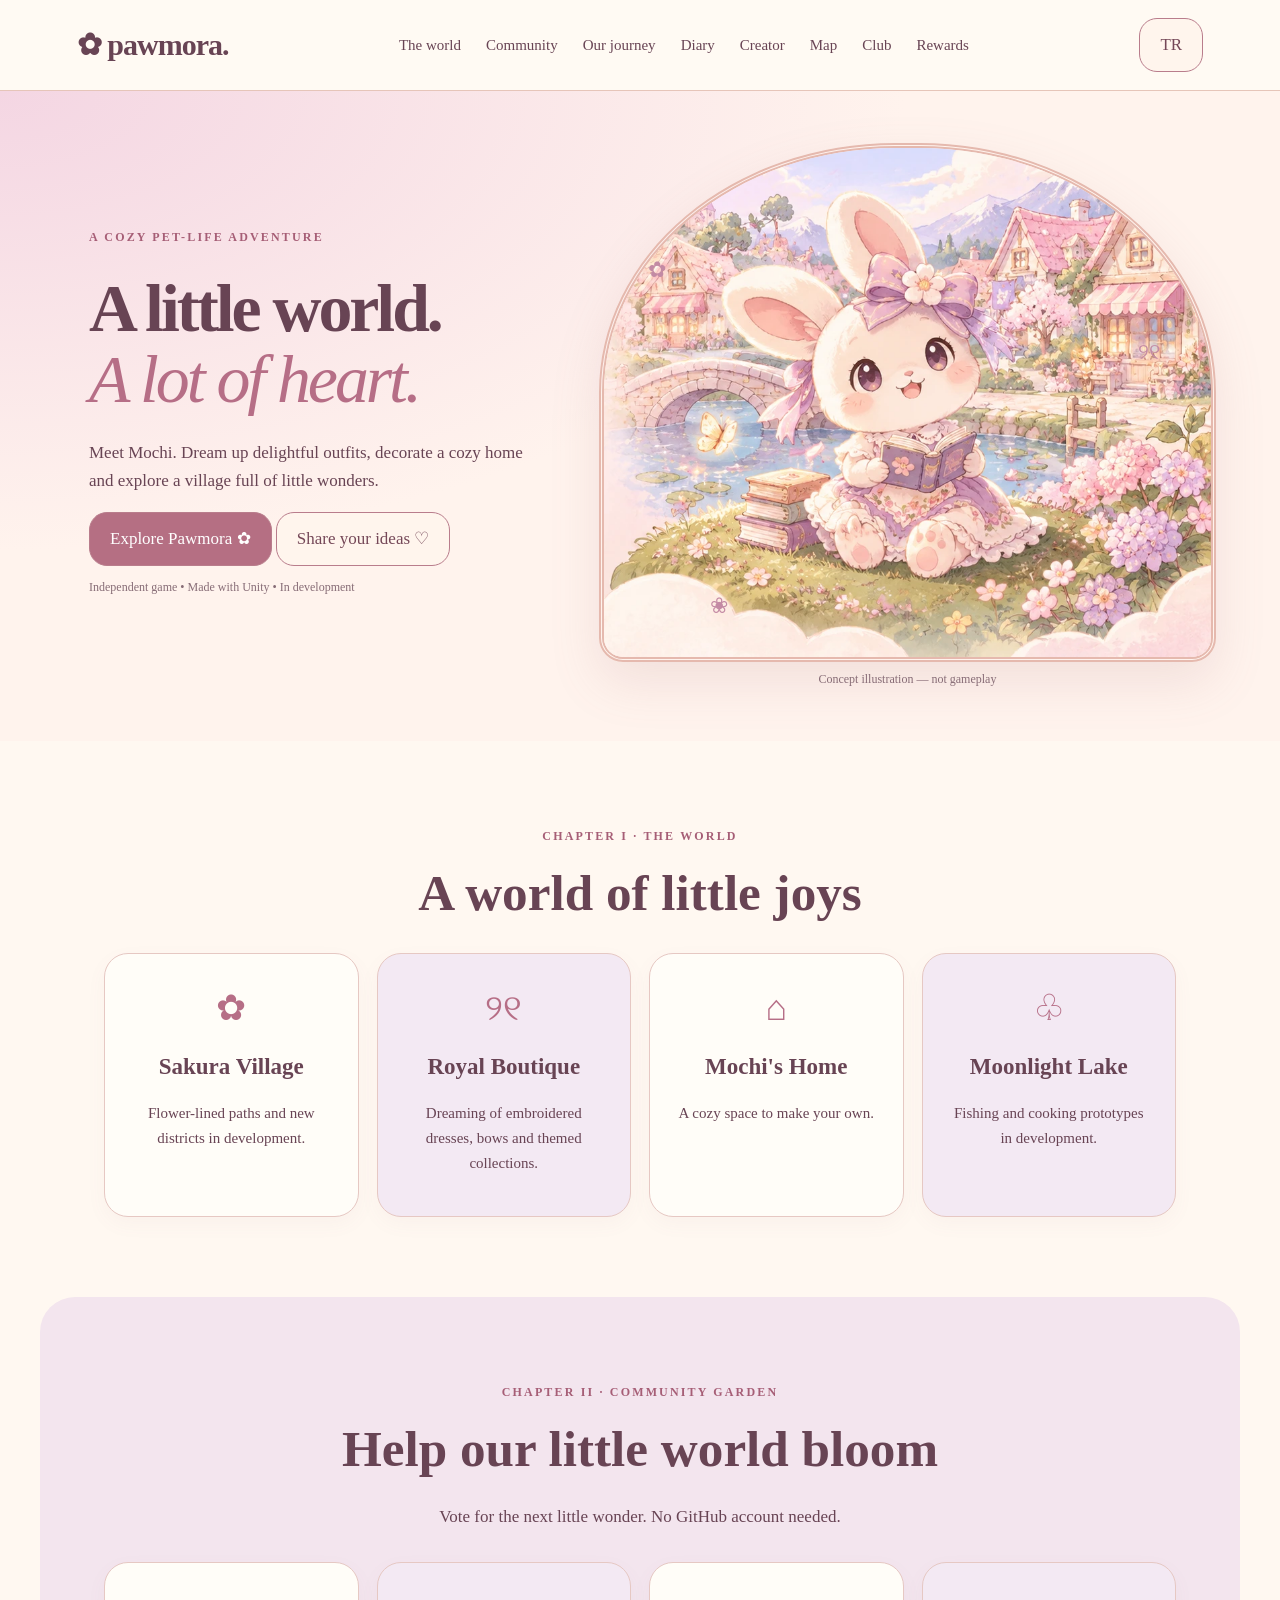
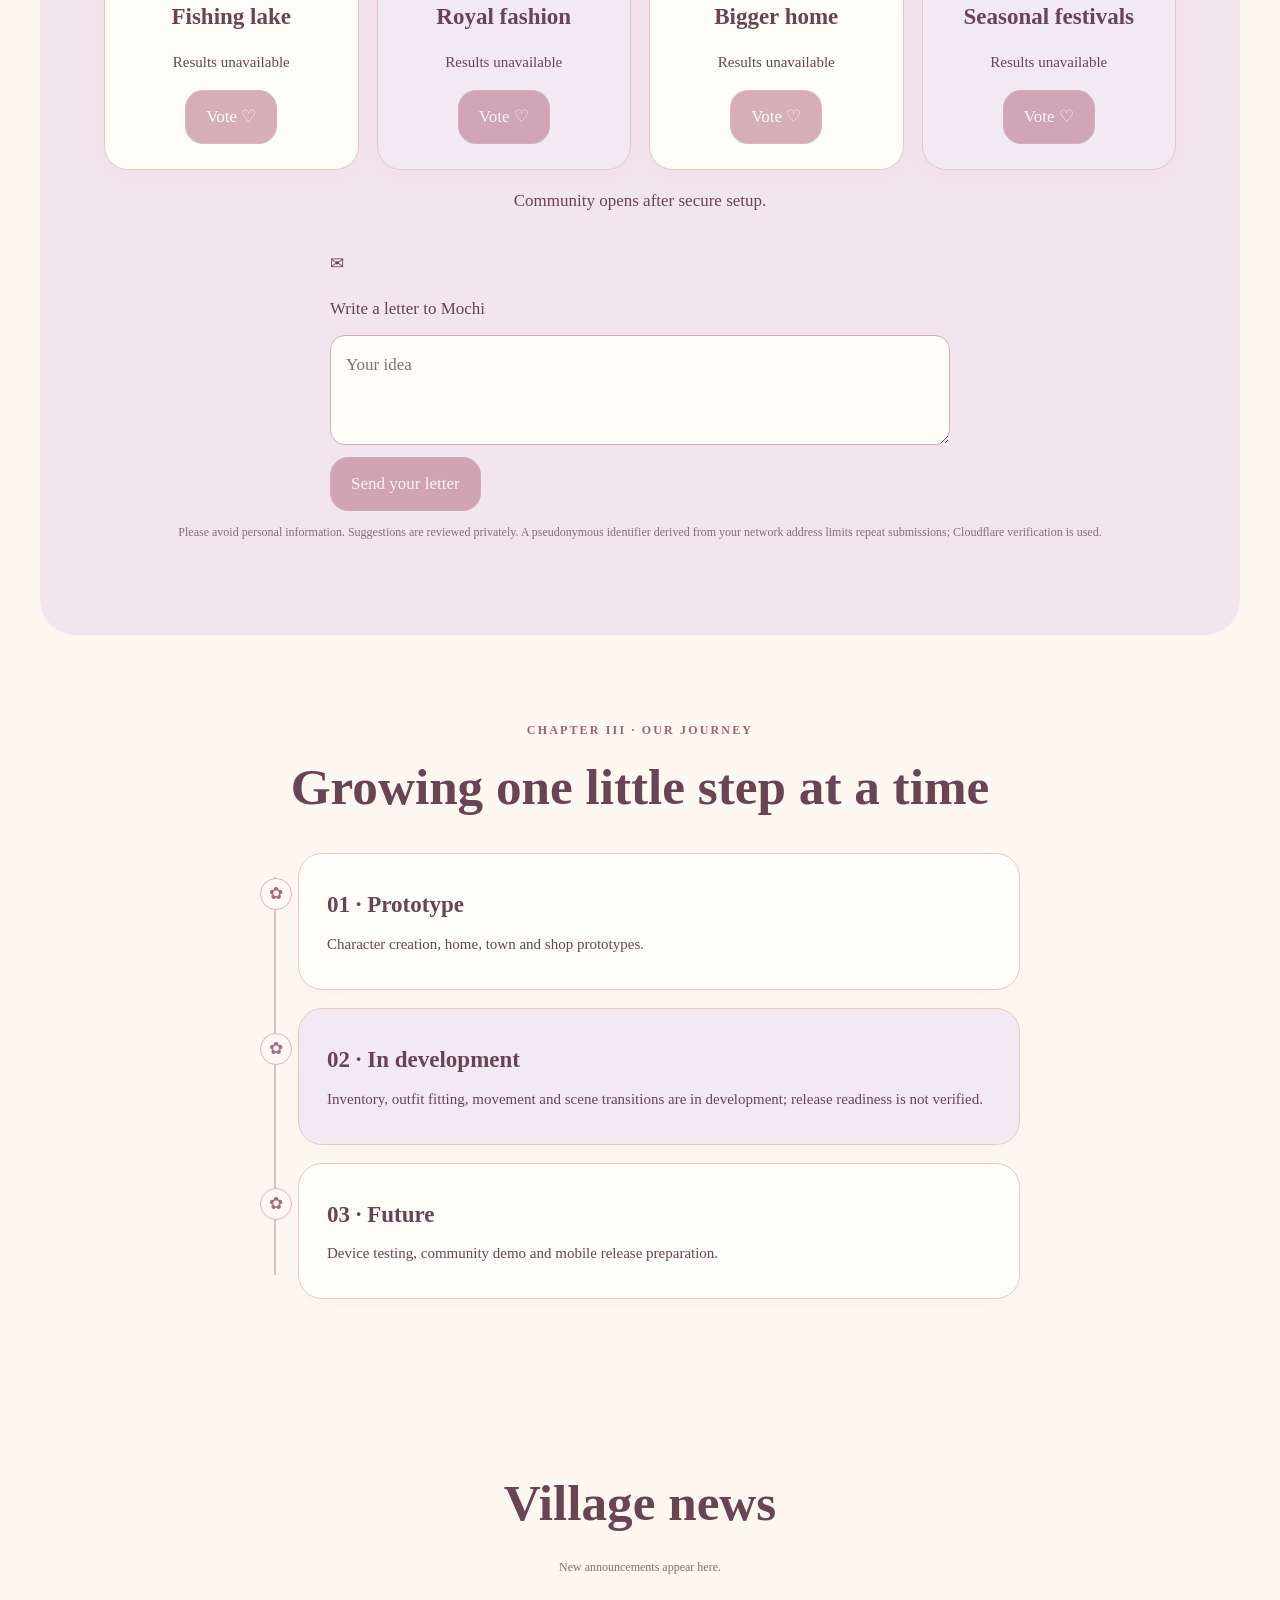
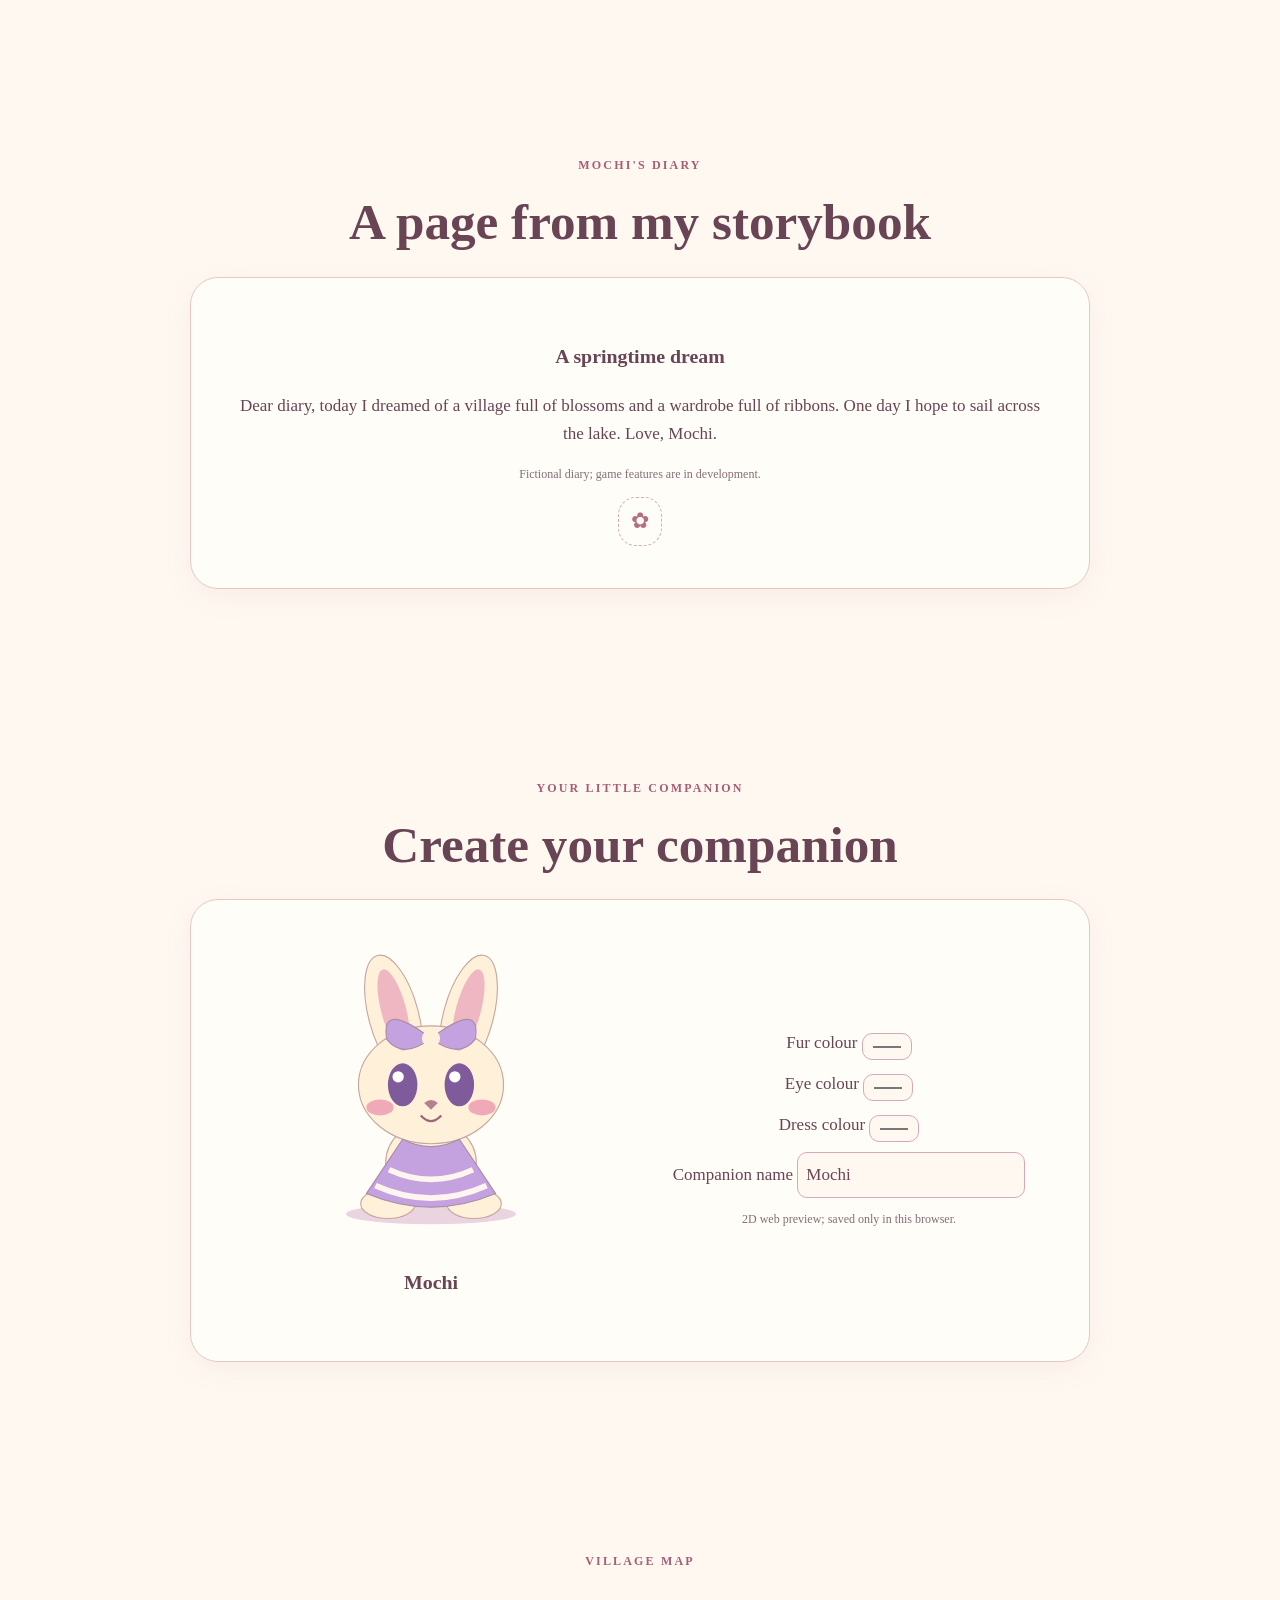
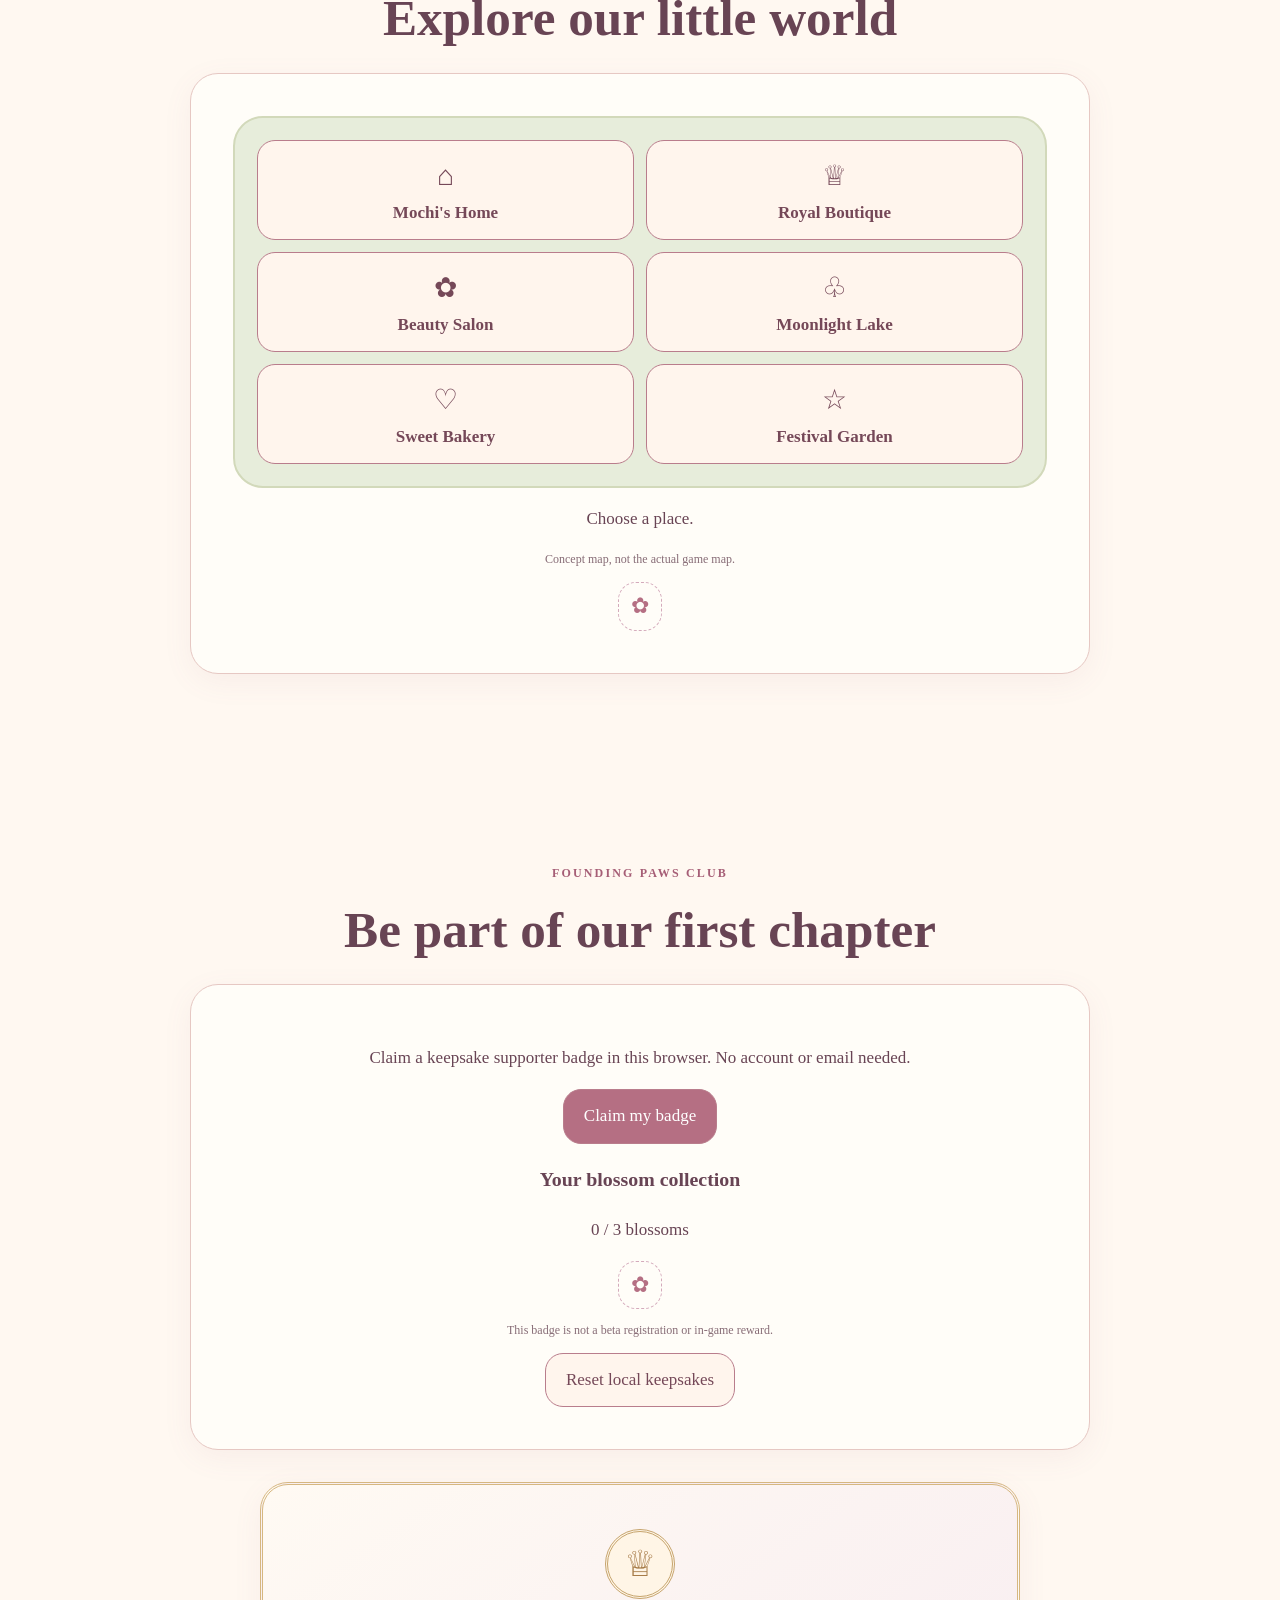
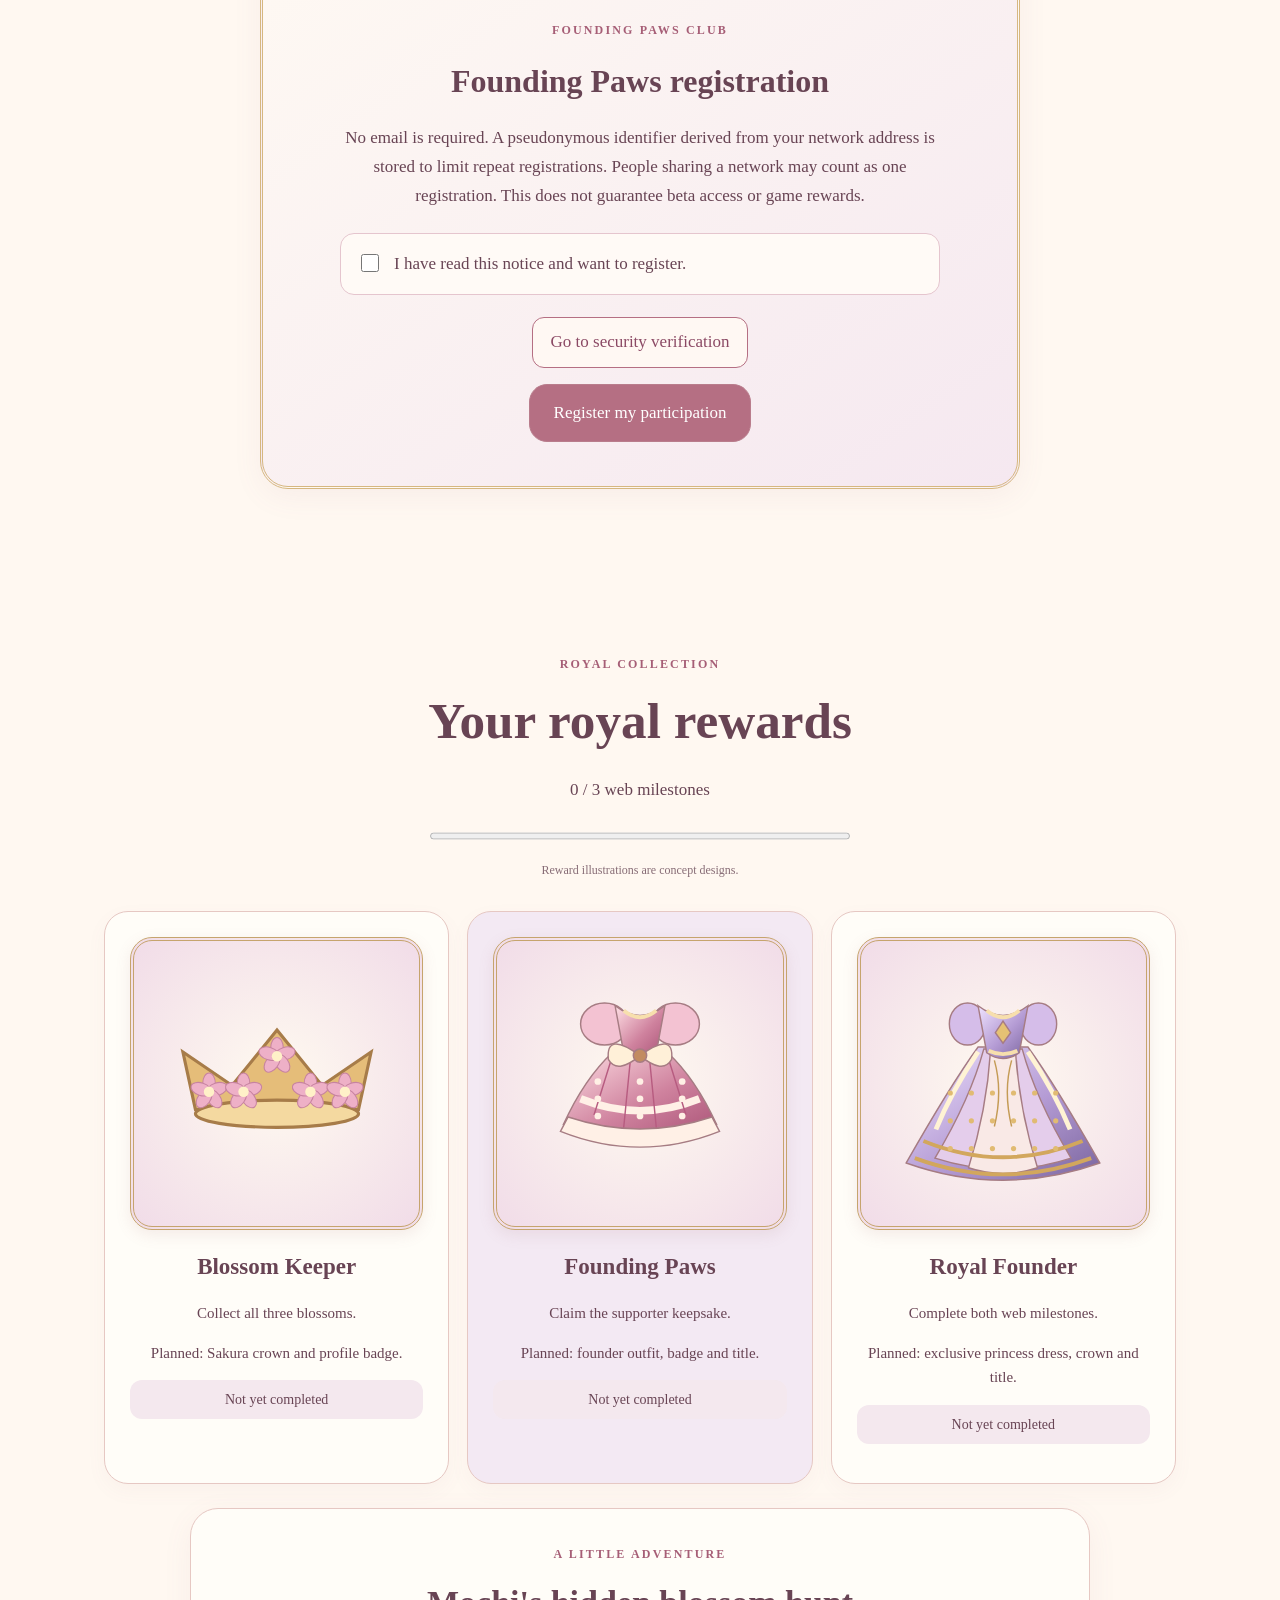
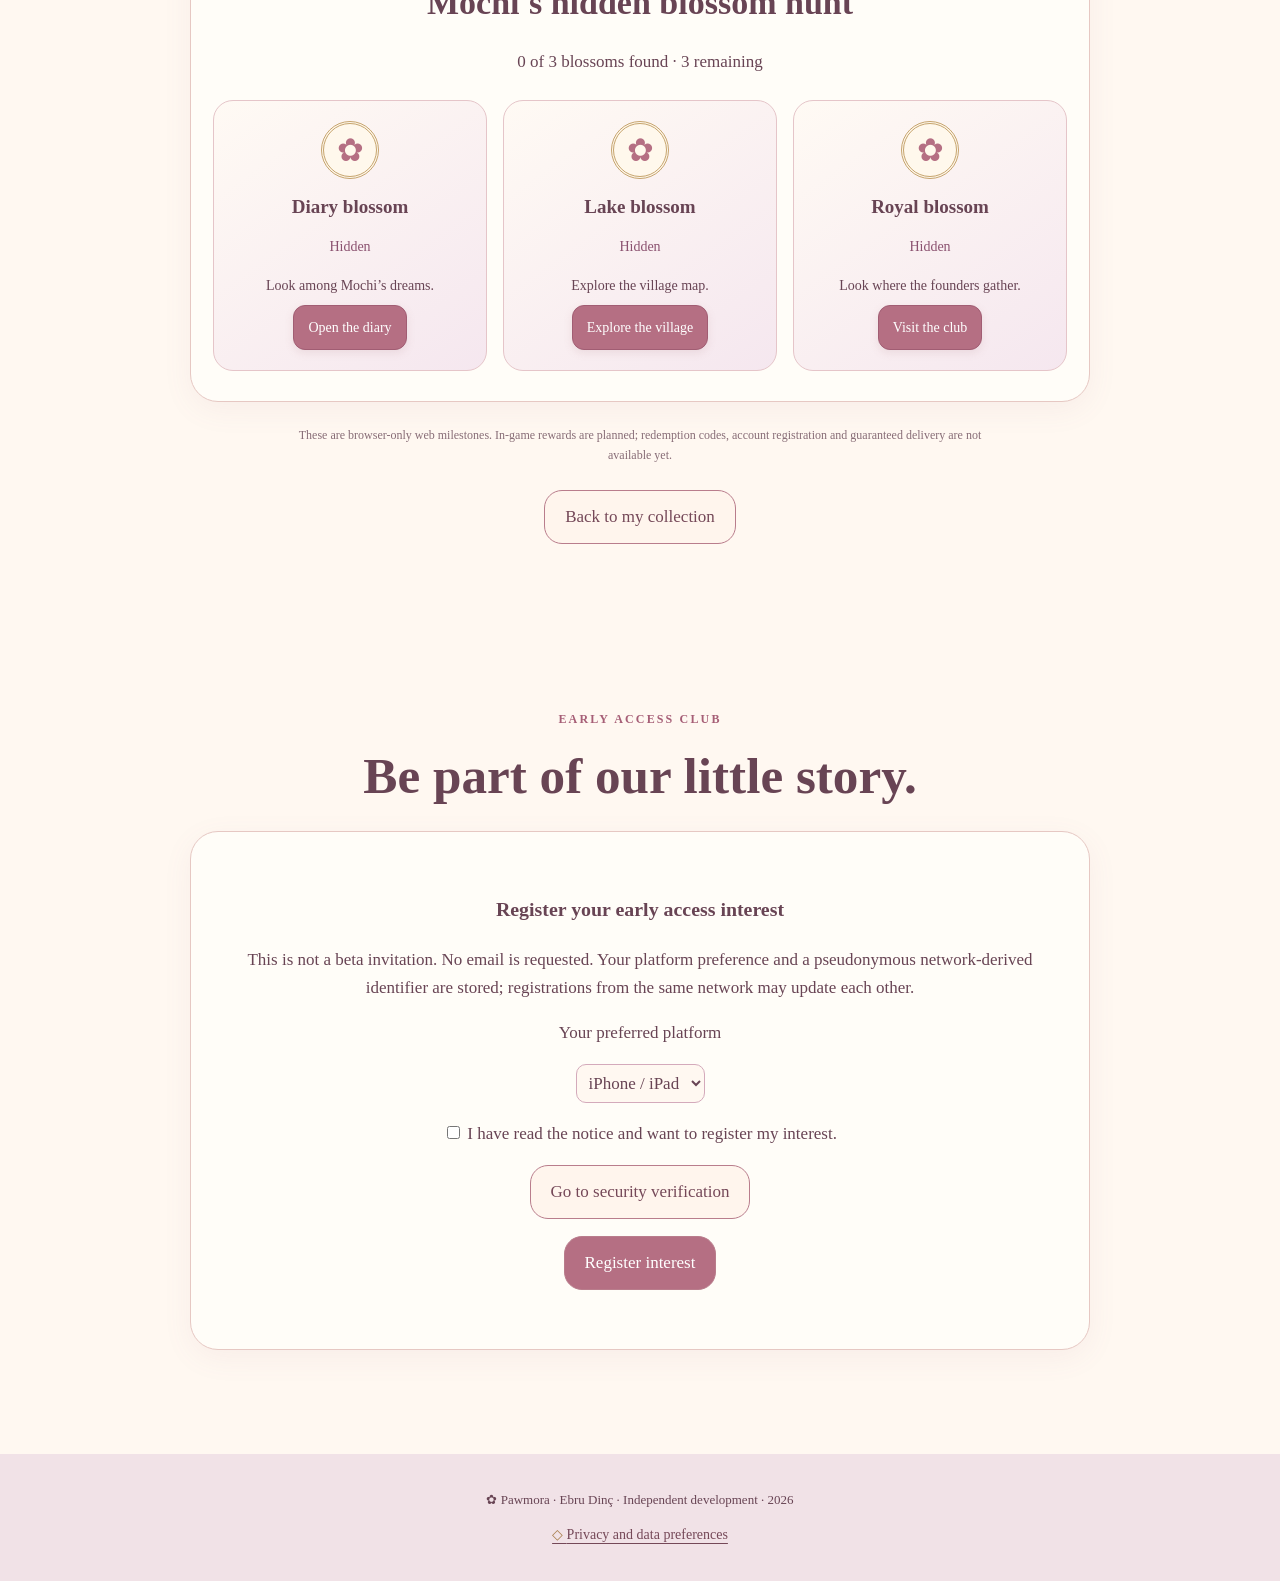
==== commit 4fc6e140: "Translate roadmap chapter and fallback headings" ====
--- a/index.html
+++ b/index.html
@@ -1,4 +1,4 @@
-<!doctype html><html lang="en"><head><meta charset="utf-8"><meta name="viewport" content="width=device-width,initial-scale=1"><meta name="theme-color" content="#fff5ee"><title>Pawmora • A little world, a lot of heart</title><link rel="stylesheet" href="style.css"><script src="app.js" defer></script><script src="storybook.js" defer></script></head><body><header><a class="brand" href="#">✿ pawmora.</a><nav><a href="#world" data-tr="Dünya">The world</a><a href="#community" data-tr="Topluluk">Community</a><a href="#journey" data-tr="Yol haritası">Our journey</a><a href="#diary" data-tr="Günlük">Diary</a><a href="#creator" data-tr="Karakter">Creator</a><a href="#town" data-tr="Harita">Map</a><a href="#club">Club</a><a href="#rewards" data-tr="Ödüller">Rewards</a></nav><button id="lang" aria-label="Change language">TR</button></header><main><section class="hero"><div class="intro"><small data-tr="MASALSI BİR HAYVAN MACERASI">A COZY PET-LIFE ADVENTURE</small><h1 data-tr="Küçük bir dünya.&lt;br&gt;&lt;em&gt;Büyük bir sevgi.&lt;/em&gt;">A little world.<br><em>A lot of heart.</em></h1><p data-tr="Mochi ile tanış. Hayalindeki kıyafetleri seç, evini dekore et ve çiçeklerle dolu bir kasabayı keşfet.">Meet Mochi. Dream up delightful outfits, decorate a cozy home and explore a village full of little wonders.</p><a class="button" href="#world" data-tr="Pawmora'yı keşfet">Explore Pawmora ✿</a> <a class="button pale" href="#community" data-tr="Fikrini paylaş">Share your ideas ♡</a><p class="note" data-tr="Bağımsız oyun • Unity ile geliştiriliyor">Independent game • Made with Unity • In development</p></div><figure><img src="assets/storybook.webp" alt="Mochi reading in a flower-filled fairytale village"><figcaption data-tr="Konsept illüstrasyonu — oyun görüntüsü değil">Concept illustration — not gameplay</figcaption><div class="story-sparks" aria-hidden="true"><span class="story-spark">✿</span><span class="story-spark">୨୧</span><span class="story-spark">❀</span></div></figure></section><section id="world"><small>CHAPTER I · THE WORLD</small><h2 data-tr="Küçük mutluluklar ülkesi">A world of little joys</h2><div class="cards"><article><span>✿</span><h3 data-tr="Sakura Kasabası">Sakura Village</h3><p data-tr="Çiçekli yollar ve keşfedilecek yeni bölgeler geliştiriliyor.">Flower-lined paths and new districts in development.</p></article><article><span>୨୧</span><h3 data-tr="Kraliyet Butiği">Royal Boutique</h3><p data-tr="Hayalimiz: işlemeli elbiseler, fiyonklar ve temalı koleksiyonlar.">Dreaming of embroidered dresses, bows and themed collections.</p></article><article><span>⌂</span><h3 data-tr="Mochi'nin evi">Mochi's Home</h3><p data-tr="Kişiselleştirilebilir, sıcak bir yuva.">A cozy space to make your own.</p></article><article><span>♧</span><h3 data-tr="Ay ışığı gölü">Moonlight Lake</h3><p data-tr="Balıkçılık ve yemek pişirme prototipleri geliştiriliyor.">Fishing and cooking prototypes in development.</p></article></div></section><section id="community"><small>CHAPTER II · COMMUNITY GARDEN</small><h2 data-tr="Birlikte büyüyelim">Help our little world bloom</h2><p data-tr="Bir sonraki özellik için oy ver. GitHub hesabı gerekmez.">Vote for the next little wonder. No GitHub account needed.</p><div id="poll" class="cards"></div><p id="status" role="status"></p><form id="idea"><p id="letter-icon" aria-hidden="true">✉</p><label for="message" data-tr="Mochi’ye mektup yaz">Write a letter to Mochi</label><textarea id="message" required maxlength="500" placeholder="Your idea / Fikrin"></textarea><div id="captcha"></div><button class="button" data-tr="Mektubunu gönder">Send your letter</button></form><p class="note" data-tr="Kişisel bilgi paylaşma. Öneriler özel olarak incelenir. Tekrar gönderimleri sınırlamak için ağ adresinden türetilen takma kimlik kullanılır; Cloudflare doğrulaması uygulanır.">Please avoid personal information. Suggestions are reviewed privately. A pseudonymous identifier derived from your network address limits repeat submissions; Cloudflare verification is used.</p></section><section id="journey"><small>CHAPTER III · OUR JOURNEY</small><h2 data-tr="Her gün biraz daha büyüyoruz">Growing one little step at a time</h2><div class="cards"><article><h3>01 · Prototype</h3><p data-tr="Karakter oluşturma, ev, kasaba ve mağaza prototipleri.">Character creation, home, town and shop prototypes.</p></article><article><h3>02 · In development</h3><p data-tr="Envanter, kıyafet uyumu, hareket ve sahne geçişleri geliştiriliyor; yayın hazırlığı doğrulanmadı.">Inventory, outfit fitting, movement and scene transitions are in development; release readiness is not verified.</p></article><article><h3>03 · Future</h3><p data-tr="Cihaz testleri, topluluk demosu ve mobil yayın hazırlığı.">Device testing, community demo and mobile release preparation.</p></article></div></section><section id="news" class="story-extra"><h2 data-tr="Kasabadan haberler">Village news</h2><div id="published-announcement" hidden></div><p class="note" data-tr="Yeni duyurular burada yayımlanır.">New announcements appear here.</p></section><section id="diary" class="story-extra"><small data-tr="MOCHI'NİN GÜNLÜĞÜ">MOCHI'S DIARY</small><h2 data-tr="Masal kitabından bir sayfa">A page from my storybook</h2><div class="storybook-panel"><h3 data-tr="Bir bahar hayali">A springtime dream</h3><p data-tr="Sevgili günlüğüm, bugün çiçeklerle dolu bir kasaba ve kurdelelerle süslü bir gardırop hayal ettim. Bir gün gölde teknemle gezmek istiyorum. Sevgiler, Mochi.">Dear diary, today I dreamed of a village full of blossoms and a wardrobe full of ribbons. One day I hope to sail across the lake. Love, Mochi.</p><p class="note" data-tr="Kurgu günlük; oyun özellikleri geliştirme aşamasındadır.">Fictional diary; game features are in development.</p><button class="flower-find" data-flower="diary" aria-label="Collect flower / Çiçek topla">✿</button></div></section>
+<!doctype html><html lang="en"><head><meta charset="utf-8"><meta name="viewport" content="width=device-width,initial-scale=1"><meta name="theme-color" content="#fff5ee"><title>Pawmora • A little world, a lot of heart</title><link rel="stylesheet" href="style.css"><script src="app.js" defer></script><script src="storybook.js" defer></script></head><body><header><a class="brand" href="#">✿ pawmora.</a><nav><a href="#world" data-tr="Dünya">The world</a><a href="#community" data-tr="Topluluk">Community</a><a href="#journey" data-tr="Yol haritası">Our journey</a><a href="#diary" data-tr="Günlük">Diary</a><a href="#creator" data-tr="Karakter">Creator</a><a href="#town" data-tr="Harita">Map</a><a href="#club">Club</a><a href="#rewards" data-tr="Ödüller">Rewards</a></nav><button id="lang" aria-label="Change language">TR</button></header><main><section class="hero"><div class="intro"><small data-tr="MASALSI BİR HAYVAN MACERASI">A COZY PET-LIFE ADVENTURE</small><h1 data-tr="Küçük bir dünya.&lt;br&gt;&lt;em&gt;Büyük bir sevgi.&lt;/em&gt;">A little world.<br><em>A lot of heart.</em></h1><p data-tr="Mochi ile tanış. Hayalindeki kıyafetleri seç, evini dekore et ve çiçeklerle dolu bir kasabayı keşfet.">Meet Mochi. Dream up delightful outfits, decorate a cozy home and explore a village full of little wonders.</p><a class="button" href="#world" data-tr="Pawmora'yı keşfet">Explore Pawmora ✿</a> <a class="button pale" href="#community" data-tr="Fikrini paylaş">Share your ideas ♡</a><p class="note" data-tr="Bağımsız oyun • Unity ile geliştiriliyor">Independent game • Made with Unity • In development</p></div><figure><img src="assets/storybook.webp" alt="Mochi reading in a flower-filled fairytale village"><figcaption data-tr="Konsept illüstrasyonu — oyun görüntüsü değil">Concept illustration — not gameplay</figcaption><div class="story-sparks" aria-hidden="true"><span class="story-spark">✿</span><span class="story-spark">୨୧</span><span class="story-spark">❀</span></div></figure></section><section id="world"><small>CHAPTER I · THE WORLD</small><h2 data-tr="Küçük mutluluklar ülkesi">A world of little joys</h2><div class="cards"><article><span>✿</span><h3 data-tr="Sakura Kasabası">Sakura Village</h3><p data-tr="Çiçekli yollar ve keşfedilecek yeni bölgeler geliştiriliyor.">Flower-lined paths and new districts in development.</p></article><article><span>୨୧</span><h3 data-tr="Kraliyet Butiği">Royal Boutique</h3><p data-tr="Hayalimiz: işlemeli elbiseler, fiyonklar ve temalı koleksiyonlar.">Dreaming of embroidered dresses, bows and themed collections.</p></article><article><span>⌂</span><h3 data-tr="Mochi'nin evi">Mochi's Home</h3><p data-tr="Kişiselleştirilebilir, sıcak bir yuva.">A cozy space to make your own.</p></article><article><span>♧</span><h3 data-tr="Ay ışığı gölü">Moonlight Lake</h3><p data-tr="Balıkçılık ve yemek pişirme prototipleri geliştiriliyor.">Fishing and cooking prototypes in development.</p></article></div></section><section id="community"><small>CHAPTER II · COMMUNITY GARDEN</small><h2 data-tr="Birlikte büyüyelim">Help our little world bloom</h2><p data-tr="Bir sonraki özellik için oy ver. GitHub hesabı gerekmez.">Vote for the next little wonder. No GitHub account needed.</p><div id="poll" class="cards"></div><p id="status" role="status"></p><form id="idea"><p id="letter-icon" aria-hidden="true">✉</p><label for="message" data-tr="Mochi’ye mektup yaz">Write a letter to Mochi</label><textarea id="message" required maxlength="500" placeholder="Your idea / Fikrin"></textarea><div id="captcha"></div><button class="button" data-tr="Mektubunu gönder">Send your letter</button></form><p class="note" data-tr="Kişisel bilgi paylaşma. Öneriler özel olarak incelenir. Tekrar gönderimleri sınırlamak için ağ adresinden türetilen takma kimlik kullanılır; Cloudflare doğrulaması uygulanır.">Please avoid personal information. Suggestions are reviewed privately. A pseudonymous identifier derived from your network address limits repeat submissions; Cloudflare verification is used.</p></section><section id="journey"><small data-tr="BÖLÜM III · MASALIMIZIN YOLCULUĞU">CHAPTER III · OUR JOURNEY</small><h2 data-tr="Her gün biraz daha büyüyoruz">Growing one little step at a time</h2><div class="cards"><article><h3 data-tr="01 · Prototip">01 · Prototype</h3><p data-tr="Karakter oluşturma, ev, kasaba ve mağaza prototipleri.">Character creation, home, town and shop prototypes.</p></article><article><h3 data-tr="02 · Geliştiriliyor">02 · In development</h3><p data-tr="Envanter, kıyafet uyumu, hareket ve sahne geçişleri geliştiriliyor; yayın hazırlığı doğrulanmadı.">Inventory, outfit fitting, movement and scene transitions are in development; release readiness is not verified.</p></article><article><h3 data-tr="03 · Gelecek">03 · Future</h3><p data-tr="Cihaz testleri, topluluk demosu ve mobil yayın hazırlığı.">Device testing, community demo and mobile release preparation.</p></article></div></section><section id="news" class="story-extra"><h2 data-tr="Kasabadan haberler">Village news</h2><div id="published-announcement" hidden></div><p class="note" data-tr="Yeni duyurular burada yayımlanır.">New announcements appear here.</p></section><section id="diary" class="story-extra"><small data-tr="MOCHI'NİN GÜNLÜĞÜ">MOCHI'S DIARY</small><h2 data-tr="Masal kitabından bir sayfa">A page from my storybook</h2><div class="storybook-panel"><h3 data-tr="Bir bahar hayali">A springtime dream</h3><p data-tr="Sevgili günlüğüm, bugün çiçeklerle dolu bir kasaba ve kurdelelerle süslü bir gardırop hayal ettim. Bir gün gölde teknemle gezmek istiyorum. Sevgiler, Mochi.">Dear diary, today I dreamed of a village full of blossoms and a wardrobe full of ribbons. One day I hope to sail across the lake. Love, Mochi.</p><p class="note" data-tr="Kurgu günlük; oyun özellikleri geliştirme aşamasındadır.">Fictional diary; game features are in development.</p><button class="flower-find" data-flower="diary" aria-label="Collect flower / Çiçek topla">✿</button></div></section>
 <div id="published-diary" class="story-extra" hidden></div><section id="creator" class="story-extra"><small data-tr="KÜÇÜK DOSTUN">YOUR LITTLE COMPANION</small><h2 data-tr="Kendi karakterini tasarla">Create your companion</h2><div class="storybook-panel story-grid"><div><svg viewBox="0 0 300 260" role="img" aria-label="Customizable bunny / Özelleştirilebilir tavşan"><ellipse cx="150" cy="240" rx="75" ry="9" fill="#ead4df"/><g id="pet-fur" fill="#fff0d9" stroke="#c7a6a0"><ellipse cx="117" cy="65" rx="22" ry="55" transform="rotate(-15 117 65)"/><ellipse cx="183" cy="65" rx="22" ry="55" transform="rotate(15 183 65)"/><ellipse cx="150" cy="195" rx="40" ry="37"/><ellipse cx="112" cy="231" rx="24" ry="13"/><ellipse cx="188" cy="231" rx="24" ry="13"/><ellipse cx="150" cy="126" rx="64" ry="52"/></g><ellipse cx="117" cy="60" rx="11" ry="37" fill="#efb7c2" transform="rotate(-15 117 60)"/><ellipse cx="183" cy="60" rx="11" ry="37" fill="#efb7c2" transform="rotate(15 183 60)"/><g id="pet-eyes" fill="#805b9c"><ellipse cx="125" cy="126" rx="13" ry="19"/><ellipse cx="175" cy="126" rx="13" ry="19"/></g><g fill="white"><circle cx="121" cy="119" r="5"/><circle cx="171" cy="119" r="5"/></g><g fill="#efa9b7"><ellipse cx="105" cy="146" rx="12" ry="7"/><ellipse cx="195" cy="146" rx="12" ry="7"/></g><path d="M144 142Q150 137 156 142L150 148Z" fill="#b77e8d"/><path d="M141 153Q150 163 159 153" fill="none" stroke="#986875" stroke-width="2"/><g id="pet-dress" fill="#c4a2df" stroke="#aa8ca9"><path d="M125 174Q150 187 175 174L207 222Q150 246 93 222Z"/><path d="M150 85Q105 51 111 86Q125 104 150 85Q195 51 189 86Q175 104 150 85"/></g><path d="M101 215Q150 237 199 215M113 201Q150 218 187 201" fill="none" stroke="#fff5ef" stroke-width="5"/><circle cx="150" cy="85" r="8" fill="#fff0db"/></svg><h3 id="pet-display">Mochi</h3></div><div><label><span data-tr="Kürk rengi">Fur colour</span> <input type="color" id="fur-color" value="#fff0d9"></label><label><span data-tr="Göz rengi">Eye colour</span> <input type="color" id="eye-color" value="#805b9c"></label><label><span data-tr="Elbise rengi">Dress colour</span> <input type="color" id="dress-color" value="#c4a2df"></label><label><span data-tr="Karakter adı">Companion name</span> <input id="pet-name" maxlength="24" value="Mochi"></label><p class="note" data-tr="2D web önizlemesi; yalnızca bu tarayıcıda saklanır.">2D web preview; saved only in this browser.</p></div></div></section>
 <section id="town" class="story-extra"><small data-tr="KASABA HARİTASI">VILLAGE MAP</small><h2 data-tr="Küçük dünyamızı keşfet">Explore our little world</h2><div class="storybook-panel"><div class="town-map"><button type="button" data-place-en="A cozy home to decorate." data-place-tr="Dekore edilecek sıcak bir ev."><span aria-hidden="true">⌂</span><b data-tr="Mochi'nin evi">Mochi's Home</b></button><button type="button" data-place-en="Dream outfits and accessories." data-place-tr="Masalsı kıyafetler ve aksesuarlar."><span aria-hidden="true">♕</span><b data-tr="Kraliyet Butiği">Royal Boutique</b></button><button type="button" data-place-en="Planned hair and beauty customization." data-place-tr="Planlanan saç ve görünüm seçenekleri."><span aria-hidden="true">✿</span><b data-tr="Güzellik Salonu">Beauty Salon</b></button><button type="button" data-place-en="Fishing and boating are planned." data-place-tr="Balıkçılık ve tekne gezileri planlanıyor."><span aria-hidden="true">♧</span><b data-tr="Ay Işığı Gölü">Moonlight Lake</b></button><button type="button" data-place-en="Planned cooking activities." data-place-tr="Planlanan yemek etkinlikleri."><span aria-hidden="true">♡</span><b data-tr="Tatlı Pastane">Sweet Bakery</b></button><button type="button" data-place-en="Planned seasonal celebrations." data-place-tr="Planlanan mevsimsel kutlamalar."><span aria-hidden="true">☆</span><b data-tr="Festival Bahçesi">Festival Garden</b></button></div><p id="town-info" aria-live="polite" data-tr="Bir bölge seç.">Choose a place.</p><p class="note" data-tr="Şematik konsept haritası; gerçek oyun haritası değildir.">Concept map, not the actual game map.</p><button class="flower-find" data-flower="town" aria-label="Collect flower / Çiçek topla">✿</button></div></section>
 <section id="club" class="story-extra"><small>FOUNDING PAWS CLUB</small><h2 data-tr="İlk masalımızın parçası ol">Be part of our first chapter</h2><div class="storybook-panel"><p data-tr="Bu tarayıcıda hatıra destekçi rozetini al. Üyelik veya e-posta gerekmez.">Claim a keepsake supporter badge in this browser. No account or email needed.</p><button id="club-join" data-tr="Rozetimi al">Claim my badge</button><p id="club-badge" aria-live="polite"></p><h3 data-tr="Çiçek koleksiyonun">Your blossom collection</h3><p id="flower-count" aria-live="polite"></p><button class="flower-find" data-flower="club" aria-label="Collect flower / Çiçek topla">✿</button><p class="note" data-tr="Rozet gerçek beta kaydı veya oyun içi ödül değildir.">This badge is not a beta registration or in-game reward.</p><button id="story-reset" class="pale" data-tr="Yerel hatıraları sıfırla">Reset local keepsakes</button></div><div class="storybook-panel founding-card" id="founding-registration"><div class="founding-emblem" aria-hidden="true">♕</div><small>FOUNDING PAWS CLUB</small><h3 data-tr="Kurucu Patiler katılım kaydı">Founding Paws registration</h3><p data-tr="Katılım kaydı için e-posta gerekmez. Tekrar kayıtları sınırlamak amacıyla ağ adresinden türetilen takma kimlik saklanır. Aynı ağı kullanan kişiler tek kayıt olarak sayılabilir. Bu kayıt beta erişimi veya oyun içi ödül garantisi değildir.">No email is required. A pseudonymous identifier derived from your network address is stored to limit repeat registrations. People sharing a network may count as one registration. This does not guarantee beta access or game rewards.</p><label class="founding-consent"><input type="checkbox" id="founding-consent"> <span data-tr="Bu açıklamayı okudum ve katılım kaydı istiyorum.">I have read this notice and want to register.</span></label><p><a class="founding-verify" href="#community" data-tr="Güvenlik doğrulamasına git">Go to security verification</a></p><button type="button" id="founding-register" data-tr="Katılımımı kaydet">Register my participation</button><p id="founding-result" role="status"></p></div></section><section id="rewards" class="story-extra"><small data-tr="KRALİYET KOLEKSİYONU">ROYAL COLLECTION</small><h2 data-tr="Kraliyet ödül cüzdanın">Your royal rewards</h2><p id="reward-summary" aria-live="polite"></p><progress id="reward-progress" max="4" value="0" aria-label="Collection progress / Koleksiyon ilerlemesi"></progress><p id="reward-celebration" role="status" hidden></p><p class="note" data-tr="Ödül çizimleri konsept tasarımlardır.">Reward illustrations are concept designs.</p><div class="cards"><article><div class="reward-medal" aria-hidden="true"><svg viewBox="0 0 220 150" aria-hidden="true"><path d="M32 100L20 45L67 77L110 24L153 77L200 45L188 100Z" fill="#e5bd79" stroke="#a77c49" stroke-width="3"/><ellipse cx="110" cy="104" rx="78" ry="13" fill="#f4d9a0" stroke="#a77c49" stroke-width="3"/><g transform="translate(45 83)"><ellipse cy="-8" rx="6" ry="10" fill="#eeb0c7" stroke="#c783a0" transform="rotate(0)"/><ellipse cy="-8" rx="6" ry="10" fill="#eeb0c7" stroke="#c783a0" transform="rotate(72)"/><ellipse cy="-8" rx="6" ry="10" fill="#eeb0c7" stroke="#c783a0" transform="rotate(144)"/><ellipse cy="-8" rx="6" ry="10" fill="#eeb0c7" stroke="#c783a0" transform="rotate(216)"/><ellipse cy="-8" rx="6" ry="10" fill="#eeb0c7" stroke="#c783a0" transform="rotate(288)"/><circle r="5" fill="#fff1c8"/></g><g transform="translate(78 83)"><ellipse cy="-8" rx="6" ry="10" fill="#eeb0c7" stroke="#c783a0" transform="rotate(0)"/><ellipse cy="-8" rx="6" ry="10" fill="#eeb0c7" stroke="#c783a0" transform="rotate(72)"/><ellipse cy="-8" rx="6" ry="10" fill="#eeb0c7" stroke="#c783a0" transform="rotate(144)"/><ellipse cy="-8" rx="6" ry="10" fill="#eeb0c7" stroke="#c783a0" transform="rotate(216)"/><ellipse cy="-8" rx="6" ry="10" fill="#eeb0c7" stroke="#c783a0" transform="rotate(288)"/><circle r="5" fill="#fff1c8"/></g><g transform="translate(110 49)"><ellipse cy="-8" rx="6" ry="10" fill="#eeb0c7" stroke="#c783a0" transform="rotate(0)"/><ellipse cy="-8" rx="6" ry="10" fill="#eeb0c7" stroke="#c783a0" transform="rotate(72)"/><ellipse cy="-8" rx="6" ry="10" fill="#eeb0c7" stroke="#c783a0" transform="rotate(144)"/><ellipse cy="-8" rx="6" ry="10" fill="#eeb0c7" stroke="#c783a0" transform="rotate(216)"/><ellipse cy="-8" rx="6" ry="10" fill="#eeb0c7" stroke="#c783a0" transform="rotate(288)"/><circle r="5" fill="#fff1c8"/></g><g transform="translate(142 83)"><ellipse cy="-8" rx="6" ry="10" fill="#eeb0c7" stroke="#c783a0" transform="rotate(0)"/><ellipse cy="-8" rx="6" ry="10" fill="#eeb0c7" stroke="#c783a0" transform="rotate(72)"/><ellipse cy="-8" rx="6" ry="10" fill="#eeb0c7" stroke="#c783a0" transform="rotate(144)"/><ellipse cy="-8" rx="6" ry="10" fill="#eeb0c7" stroke="#c783a0" transform="rotate(216)"/><ellipse cy="-8" rx="6" ry="10" fill="#eeb0c7" stroke="#c783a0" transform="rotate(288)"/><circle r="5" fill="#fff1c8"/></g><g transform="translate(175 83)"><ellipse cy="-8" rx="6" ry="10" fill="#eeb0c7" stroke="#c783a0" transform="rotate(0)"/><ellipse cy="-8" rx="6" ry="10" fill="#eeb0c7" stroke="#c783a0" transform="rotate(72)"/><ellipse cy="-8" rx="6" ry="10" fill="#eeb0c7" stroke="#c783a0" transform="rotate(144)"/><ellipse cy="-8" rx="6" ry="10" fill="#eeb0c7" stroke="#c783a0" transform="rotate(216)"/><ellipse cy="-8" rx="6" ry="10" fill="#eeb0c7" stroke="#c783a0" transform="rotate(288)"/><circle r="5" fill="#fff1c8"/></g></svg></div><h3 data-tr="Çiçek Koruyucusu">Blossom Keeper</h3><p data-tr="Üç gizli çiçeği de topla.">Collect all three blossoms.</p><p data-tr="Planlanan: Sakura tacı ve profil rozeti.">Planned: Sakura crown and profile badge.</p><p class="reward-state" id="reward-blossom" aria-live="polite"></p></article><article><div class="reward-medal" aria-hidden="true"><svg viewBox="0 0 240 220" aria-hidden="true"><defs><linearGradient id="vintage-silk" x2="1" y2="1"><stop stop-color="#ffe0e5"/><stop offset=".55" stop-color="#cf829e"/><stop offset="1" stop-color="#a85175"/></linearGradient></defs><g stroke="#a67c83" stroke-width="1.5"><path d="M91 78Q62 105 40 153Q120 183 200 153Q178 105 149 78Z" fill="url(#vintage-silk)"/><path d="M45 145Q120 170 195 145L203 160Q120 193 37 160Z" fill="#fff0e6"/><path d="M58 126Q120 151 182 126" fill="none" stroke="#fff0e6" stroke-width="8"/><path d="M91 82L72 143M110 85L103 156M130 85L137 156M149 82L168 143" stroke="#b75c80" fill="none"/><ellipse cx="83" cy="48" rx="25" ry="22" fill="#f3c2d2"/><ellipse cx="157" cy="48" rx="25" ry="22" fill="#f3c2d2"/><path d="M94 29Q120 49 146 29L137 78Q120 90 103 78Z" fill="url(#vintage-silk)"/><path d="M103 34Q120 48 137 34M105 76Q120 83 135 76" stroke="#f7dfad" stroke-width="4" fill="none"/><path d="M120 81Q84 55 87 85Q96 101 120 81Q156 55 153 85Q144 101 120 81" fill="#fff0d8"/><circle cx="120" cy="81" r="7" fill="#c28c61"/></g><circle cx="76" cy="108" r="3.5" fill="#fff0e5"/><circle cx="120" cy="108" r="3.5" fill="#fff0e5"/><circle cx="164" cy="108" r="3.5" fill="#fff0e5"/><circle cx="76" cy="126" r="3.5" fill="#fff0e5"/><circle cx="120" cy="126" r="3.5" fill="#fff0e5"/><circle cx="164" cy="126" r="3.5" fill="#fff0e5"/><circle cx="76" cy="144" r="3.5" fill="#fff0e5"/><circle cx="120" cy="144" r="3.5" fill="#fff0e5"/><circle cx="164" cy="144" r="3.5" fill="#fff0e5"/></svg></div><h3 data-tr="Kurucu Patiler">Founding Paws</h3><p data-tr="Destekçi hatıra rozetini al.">Claim the supporter keepsake.</p><p data-tr="Planlanan: kurucu kıyafeti, rozet ve unvan.">Planned: founder outfit, badge and title.</p><p class="reward-state" id="reward-founding" aria-live="polite"></p></article><article><div class="reward-medal" aria-hidden="true"><svg viewBox="0 0 240 220" aria-hidden="true"><defs><linearGradient id="royal-silk" x2="1" y2="1"><stop stop-color="#f0e4ff"/><stop offset=".55" stop-color="#b49bd4"/><stop offset="1" stop-color="#79649d"/></linearGradient></defs><g stroke="#a67c83" stroke-width="1.5"><path d="M94 72Q65 112 19 193Q120 229 221 193Q175 112 146 72Z" fill="url(#royal-silk)"/><path d="M100 74Q86 126 49 188Q120 211 191 188Q154 126 140 74Z" fill="#e4cdeb"/><path d="M107 76Q103 138 84 198Q120 210 156 198Q137 138 133 76Z" fill="#f9e9e6"/><path d="M37 170Q120 204 203 170M28 188Q120 222 212 188" fill="none" stroke="#d2a75d" stroke-width="4"/><path d="M94 77Q66 119 50 158M146 77Q174 119 190 158" fill="none" stroke="#fff3d4" stroke-width="5"/><ellipse cx="83" cy="48" rx="19" ry="22" fill="#d5bde9"/><ellipse cx="157" cy="48" rx="19" ry="22" fill="#d5bde9"/><path d="M94 29Q120 49 146 29L137 78Q120 90 103 78Z" fill="url(#royal-silk)"/><path d="M103 34Q120 48 137 34M105 76Q120 83 135 76" stroke="#f7dfad" stroke-width="4" fill="none"/><path d="M120 45L112 57L120 68L128 57Z" fill="#e5c174"/><path d="M111 86Q120 118 111 155M129 86Q120 118 129 155" stroke="#c49b55" fill="none"/></g><circle cx="65" cy="120" r="2.7" fill="#e1bb72"/><circle cx="87" cy="120" r="2.7" fill="#e1bb72"/><circle cx="109" cy="120" r="2.7" fill="#e1bb72"/><circle cx="131" cy="120" r="2.7" fill="#e1bb72"/><circle cx="153" cy="120" r="2.7" fill="#e1bb72"/><circle cx="175" cy="120" r="2.7" fill="#e1bb72"/><circle cx="65" cy="149" r="2.7" fill="#e1bb72"/><circle cx="87" cy="149" r="2.7" fill="#e1bb72"/><circle cx="109" cy="149" r="2.7" fill="#e1bb72"/><circle cx="131" cy="149" r="2.7" fill="#e1bb72"/><circle cx="153" cy="149" r="2.7" fill="#e1bb72"/><circle cx="175" cy="149" r="2.7" fill="#e1bb72"/><circle cx="65" cy="178" r="2.7" fill="#e1bb72"/><circle cx="87" cy="178" r="2.7" fill="#e1bb72"/><circle cx="109" cy="178" r="2.7" fill="#e1bb72"/><circle cx="131" cy="178" r="2.7" fill="#e1bb72"/><circle cx="153" cy="178" r="2.7" fill="#e1bb72"/><circle cx="175" cy="178" r="2.7" fill="#e1bb72"/></svg></div><h3 data-tr="Kraliyet Kurucusu">Royal Founder</h3><p data-tr="İki web hedefini de tamamla.">Complete both web milestones.</p><p data-tr="Planlanan: özel prenses elbisesi, taç ve unvan.">Planned: exclusive princess dress, crown and title.</p><p class="reward-state" id="reward-royal" aria-live="polite"></p></article></div><div class="storybook-panel" id="flower-hunt"><small data-tr="KÜÇÜK BİR MACERA">A LITTLE ADVENTURE</small><h3 data-tr="Mochi'nin gizli çiçek avı">Mochi's hidden blossom hunt</h3><p id="hunt-count" aria-live="polite"></p><div class="hunt-grid"><article class="hunt-card"><div class="hunt-flower" aria-hidden="true">✿</div><h4 data-tr="Günlük çiçeği">Diary blossom</h4><p class="hunt-status" id="hunt-diary" aria-live="polite"></p><p data-tr="Mochi’nin hayallerini yazdığı sayfalara bak.">Look among Mochi’s dreams.</p><a class="hunt-link" href="#diary" data-tr="Günlüğü keşfet">Open the diary</a></article><article class="hunt-card"><div class="hunt-flower" aria-hidden="true">✿</div><h4 data-tr="Göl çiçeği">Lake blossom</h4><p class="hunt-status" id="hunt-town" aria-live="polite"></p><p data-tr="Kasaba haritasını keşfet.">Explore the village map.</p><a class="hunt-link" href="#town" data-tr="Kasabayı keşfet">Explore the village</a></article><article class="hunt-card"><div class="hunt-flower" aria-hidden="true">✿</div><h4 data-tr="Kraliyet çiçeği">Royal blossom</h4><p class="hunt-status" id="hunt-club" aria-live="polite"></p><p data-tr="Kurucu Patilerin buluştuğu yere bak.">Look where the founders gather.</p><a class="hunt-link" href="#club" data-tr="Kulübü ziyaret et">Visit the club</a></article></div></div><p class="note reward-note" data-tr="Bunlar yalnızca bu tarayıcıdaki web hedefleridir. Oyun içi ödüller planlanmaktadır; henüz ödül kodu, hesap kaydı veya teslim garantisi yoktur.">These are browser-only web milestones. In-game rewards are planned; redemption codes, account registration and guaranteed delivery are not available yet.</p><a class="button pale" href="#club" data-tr="Koleksiyonuma dön">Back to my collection</a></section><section id="early-access" class="story-extra"><small>EARLY ACCESS CLUB</small><h2 data-tr="Masalımıza ilk adımı sen at.">Be part of our little story.</h2><div class="storybook-panel"><h3 data-tr="Erken erişim ilgini bildir">Register your early access interest</h3><p data-tr="Bu bir beta daveti değildir. E-posta istemiyoruz. Platform tercihin ve ağ adresinden türetilen takma kimlik saklanır; aynı ağdan yapılan kayıtlar birbirini güncelleyebilir.">This is not a beta invitation. No email is requested. Your platform preference and a pseudonymous network-derived identifier are stored; registrations from the same network may update each other.</p><label for="early-platform" data-tr="Platform tercihin">Your preferred platform</label><p><select id="early-platform"><option value="ios">iPhone / iPad</option><option value="android">Android</option><option value="windows">Windows</option></select></p><label><input type="checkbox" id="early-consent"> <span data-tr="Açıklamayı okudum ve ilgimi kaydetmek istiyorum.">I have read the notice and want to register my interest.</span></label><p><a class="button pale" href="#community" data-tr="Güvenlik doğrulamasına git">Go to security verification</a></p><button type="button" id="early-submit" data-tr="İlgimi bildir">Register interest</button><p id="early-result" role="status"></p></div></section></main><footer>✿ Pawmora · Ebru Dinç · Independent development · 2026<div class="privacy-footer"><details id="privacy" class="privacy-details"><summary data-tr="Gizlilik ve veri tercihleri">Privacy and data preferences</summary><div class="privacy-body"><p data-tr="Bu açıklama geliştirme aşamasındaki veri işleme özetidir; kapsamlı gizlilik politikası henüz tamamlanmamıştır.">This is a development-stage data processing summary; the full privacy policy is not yet complete.</p><p data-tr="Dil, karakter tasarımı ve yerel koleksiyonlar tarayıcıda saklanır. Oylama, mektup ve katılım kayıtlarında tekrarları sınırlamak için ağ adresinden türetilen takma kimlikler kullanılır. Mektup metinleri ve kayıt tarihleri Cloudflare D1 üzerinde saklanır. Mektuplara kişisel bilgi yazmayın.">Language, character design and local collections are stored in your browser. Voting, letters and registration use pseudonymous identifiers derived from network addresses to limit repeats. Letter text and record dates are stored in Cloudflare D1. Please do not include personal information in letters.</p><p data-tr="Cloudflare güvenlik doğrulaması ve barındırma hizmetleri ağ bilgilerini işleyebilir. Site istatistikleri günlük dil ve görüntüleme toplamlarını saklar; benzersiz kişi takibi yapmaz.">Cloudflare hosting and security verification may process network information. Site statistics store daily language and page-view totals, not unique visitor profiles.</p><p data-tr="Veri saklama süreleri, iletişim kanalı ve sunucu kayıtlarını silme süreci henüz kesinleştirilmemiştir.">Retention periods, a contact channel and server record deletion procedures have not yet been finalized.</p><a class="button pale" href="/?analytics=off" data-tr="Bu tarayıcıda ölçümü kapat">Disable analytics in this browser</a></div></details></div></footer><button type="button" id="back-top" aria-label="Back to top" hidden>↑</button></body></html>
--- a/style.css
+++ b/style.css
@@ -15,3 +15,5 @@
 #club .founding-card{max-width:760px;margin:32px auto 0;text-align:center;border:3px double #d6b780;background:linear-gradient(145deg,#fffaf3,#f5e8f0);padding:clamp(22px,4vw,44px)}.founding-emblem{display:grid;place-items:center;margin:0 auto 16px;width:70px;height:70px;border:3px double #c6a46d;border-radius:50%;background:#fff5e6;color:#a77c49;font-size:36px}#club .founding-card h3{font-size:clamp(23px,3vw,32px);margin:12px 0}#club .founding-card p{max-width:600px;margin:16px auto;line-height:1.7}#club .founding-consent{display:flex;align-items:flex-start;gap:12px;text-align:left;background:#fffaf6;border:1px solid #e5c5ce;border-radius:14px;padding:16px;margin:22px auto;max-width:600px}#club .founding-consent input{flex:none;width:18px;height:18px;accent-color:#b56f83;margin-top:4px}#club .founding-verify{display:inline-block;border:1px solid #b56f83;border-radius:12px;padding:10px 18px;color:#8b4964;text-decoration:none;background:#fff8f3}#founding-register{padding:14px 24px}#founding-result:empty{display:none}
 
 .privacy-footer{margin:12px auto 0;max-width:740px}.privacy-details summary{cursor:pointer;color:#754858;text-decoration:underline;text-underline-offset:4px;font-size:14px;list-style:none}.privacy-details summary::-webkit-details-marker{display:none}.privacy-details summary:before{content:'◇ ';color:#a77c49}.privacy-details[open] summary:before{content:'◆ '}.privacy-body{text-align:left;background:#fffaf5;border:1px solid #e5c5ce;border-radius:16px;padding:20px;margin:16px auto 0;font-size:14px;line-height:1.7}.privacy-body p{margin:0 0 14px}.privacy-body a{display:inline-block}.privacy-details summary:focus-visible{outline:2px solid #b56f83;outline-offset:4px}
+
+#journey .cards{display:grid;grid-template-columns:1fr;max-width:760px;margin:36px auto 0;gap:18px;text-align:left;position:relative;padding-left:38px}#journey .cards:before{content:'';position:absolute;left:14px;top:24px;bottom:24px;width:2px;background:#dec0cb}#journey .cards article{position:relative;text-align:left;padding:24px 28px;min-height:0}#journey .cards article:before{content:'✿';position:absolute;left:-39px;top:24px;width:30px;height:30px;display:grid;place-items:center;background:#fff8f3;border:1px solid #d9b2c2;border-radius:50%;color:#a66a83}#journey .cards article h3{margin:8px 0}#journey .cards article p{margin:8px 0;line-height:1.65}#journey .roadmap-state{display:inline-block;padding:5px 12px;border-radius:20px;background:#f2e3eb;color:#78475e;letter-spacing:.03em}#journey .roadmap-state[data-state=completed]{background:#e4efdf;color:#375b39}#journey .roadmap-state[data-state=testing]{background:#eee7f7;color:#624c80}#news[hidden]{display:none!important}@media(max-width:600px){#journey .cards{padding-left:30px}#journey .cards:before{left:10px}#journey .cards article{padding:18px}#journey .cards article:before{left:-31px;width:24px;height:24px}}
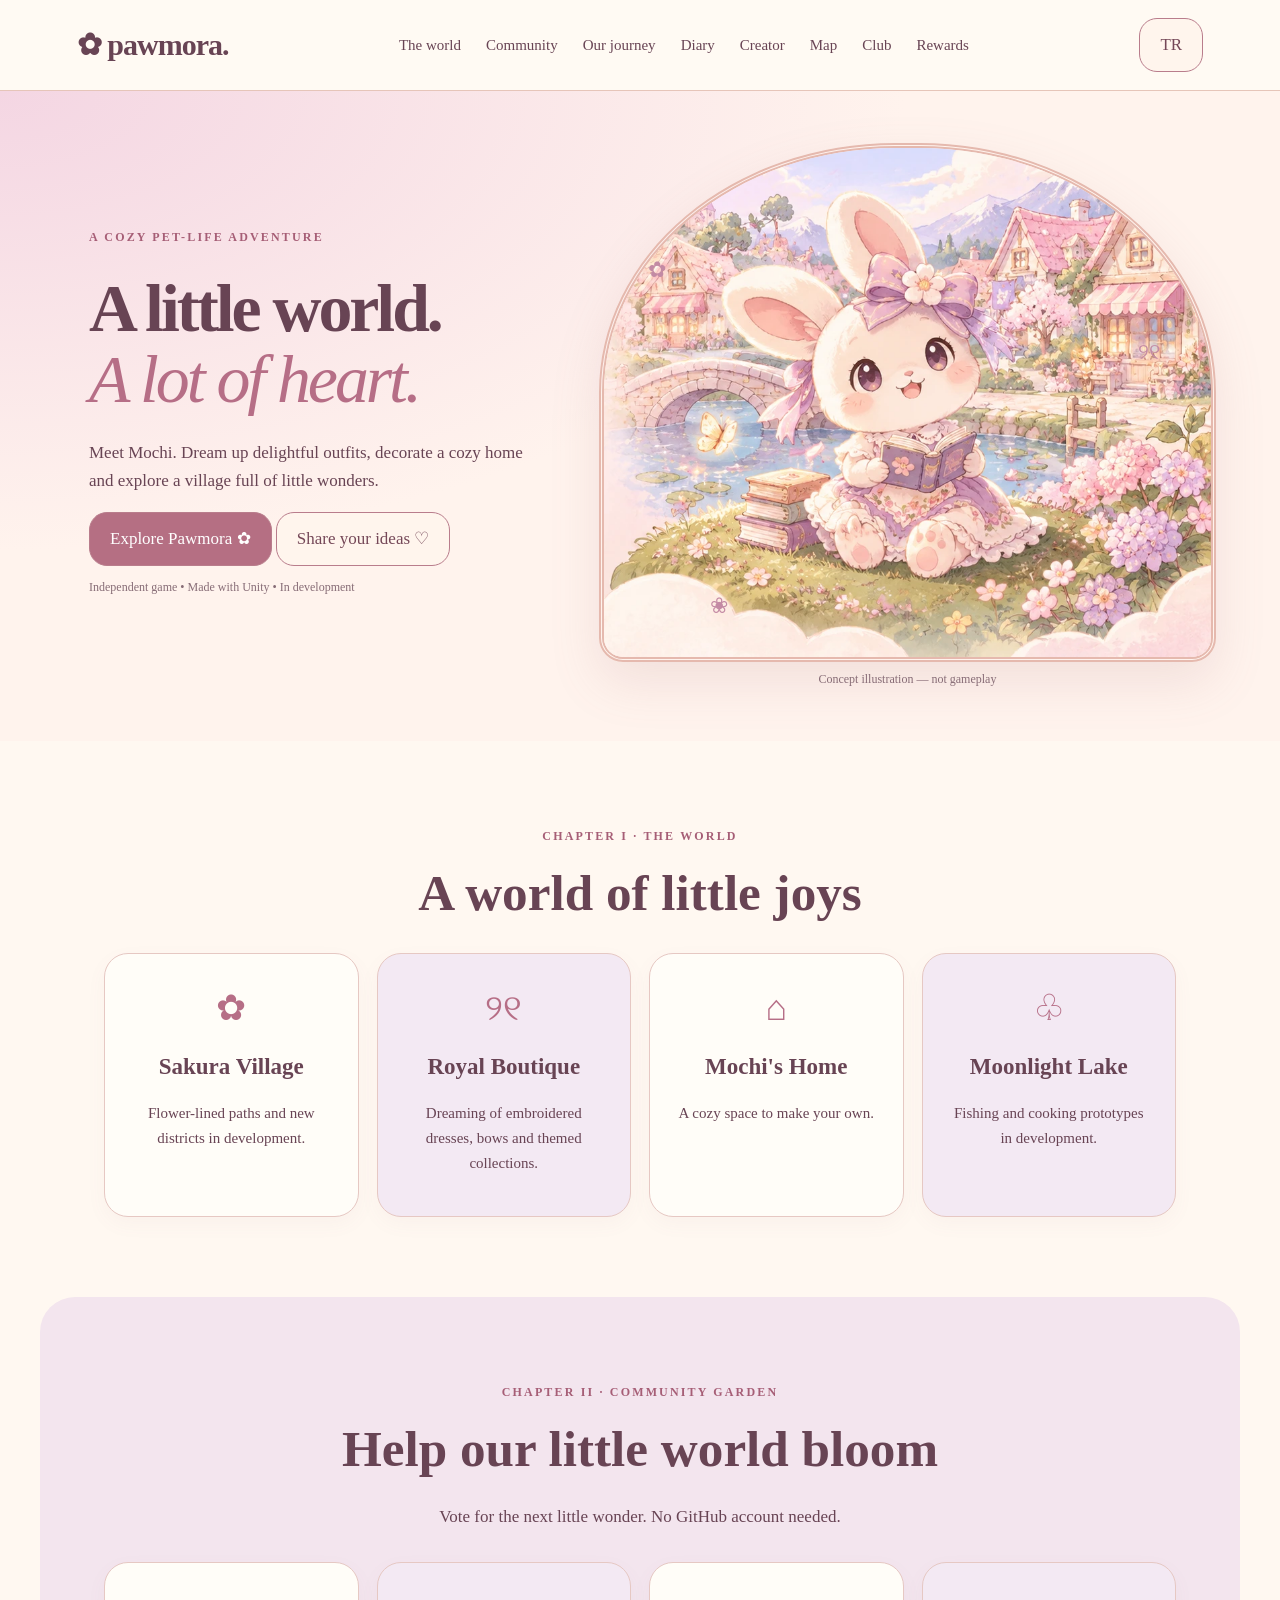
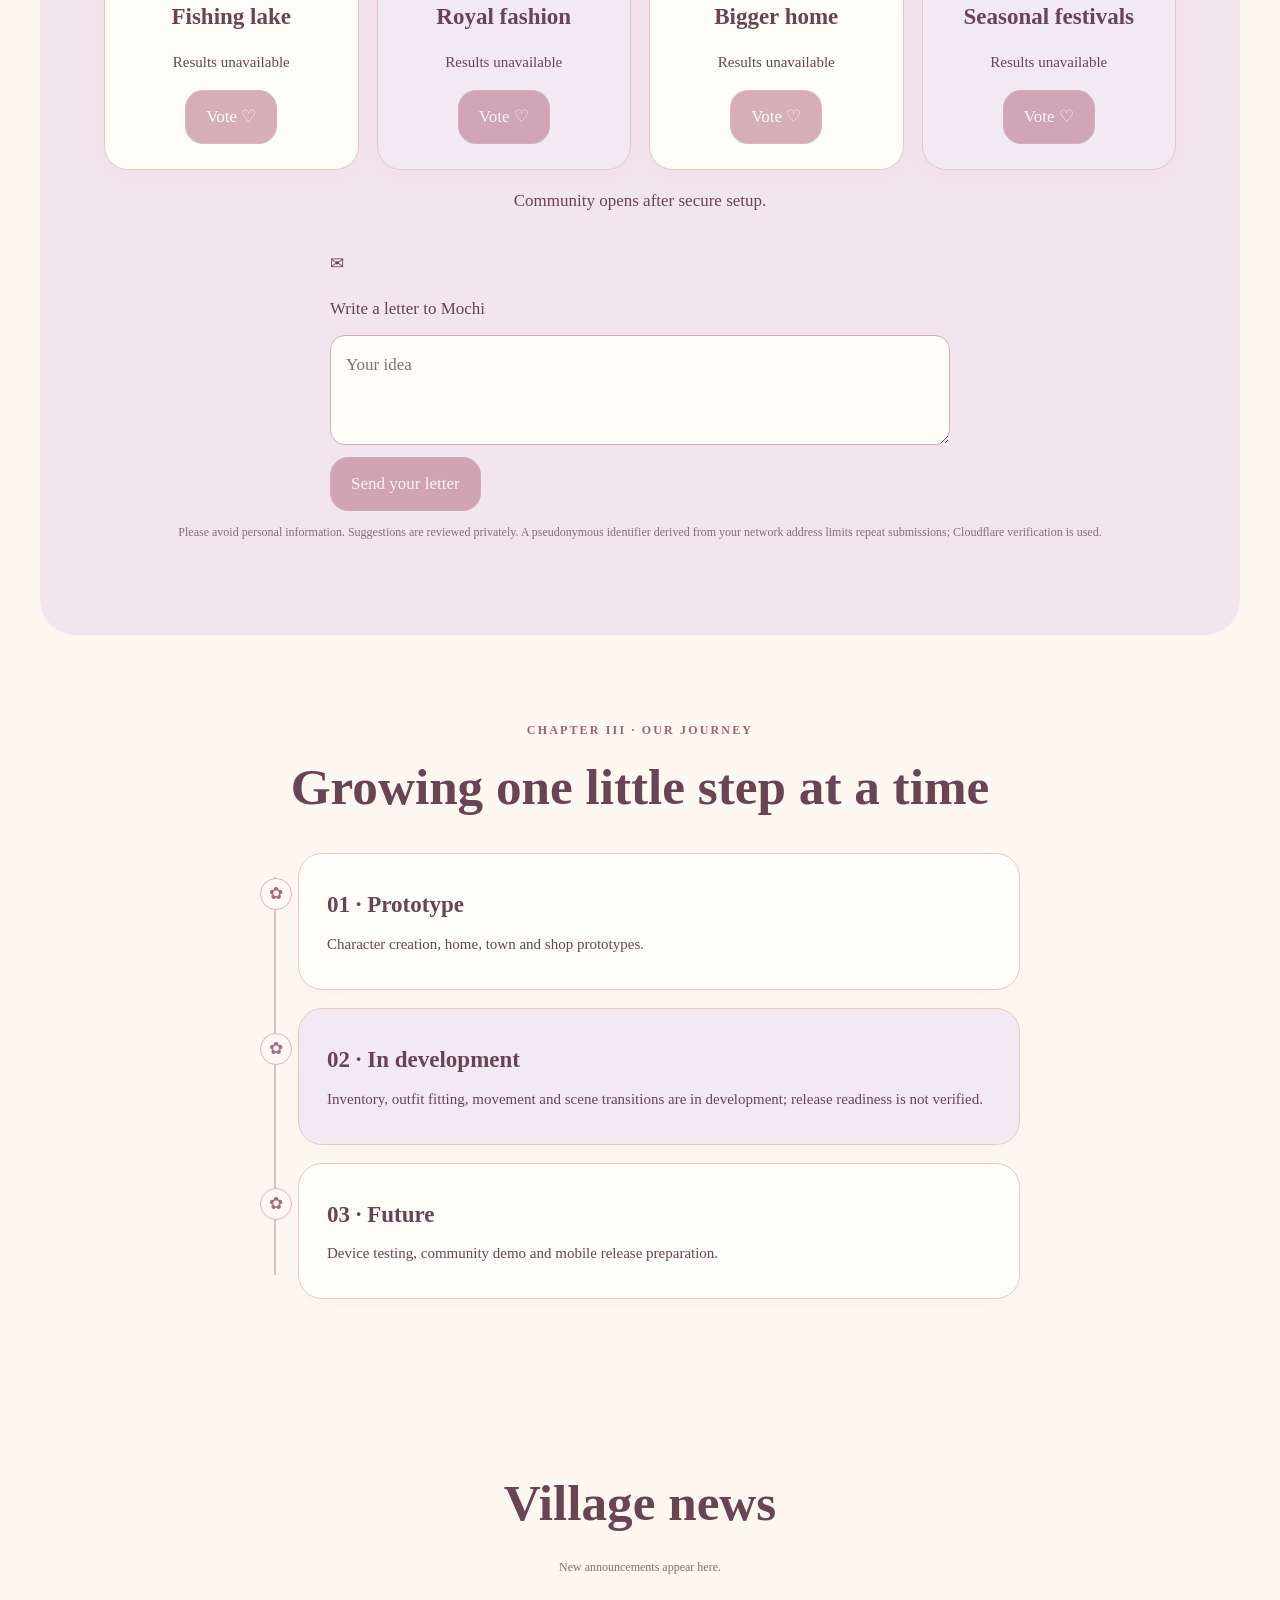
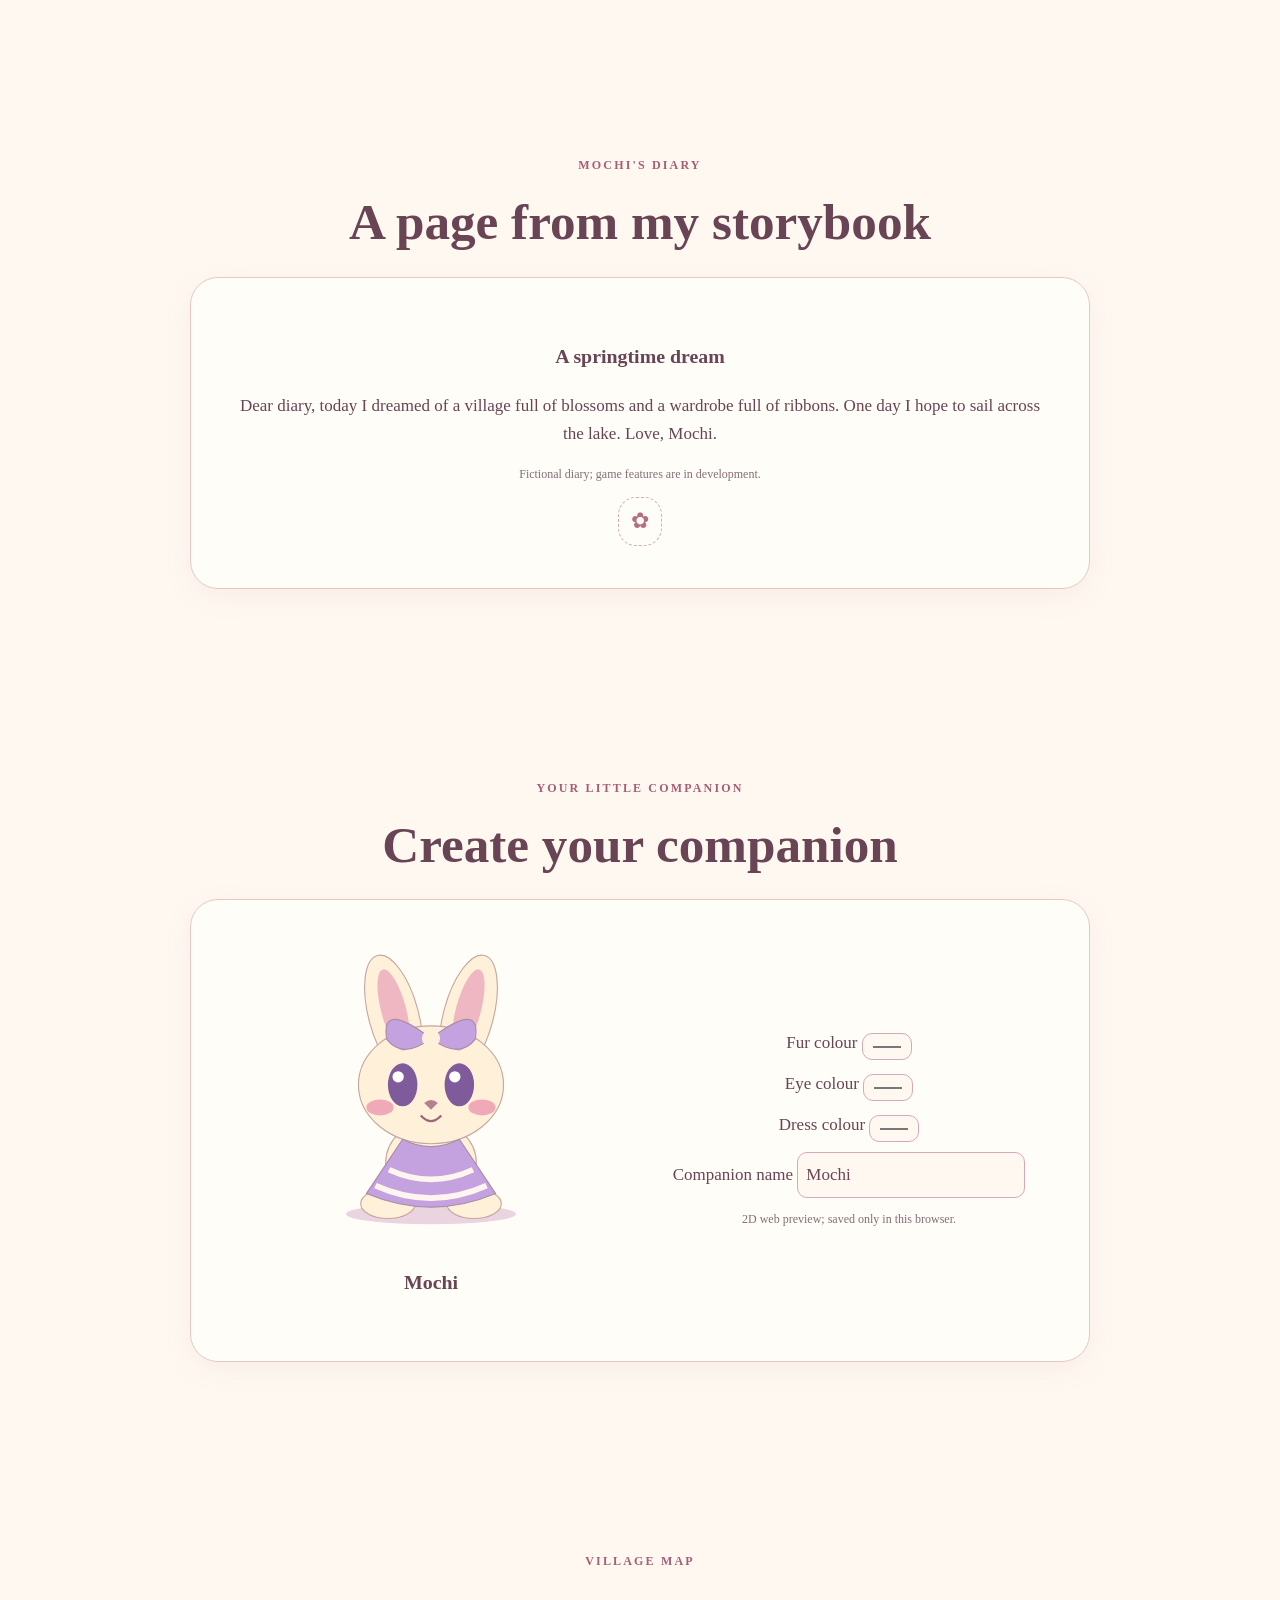
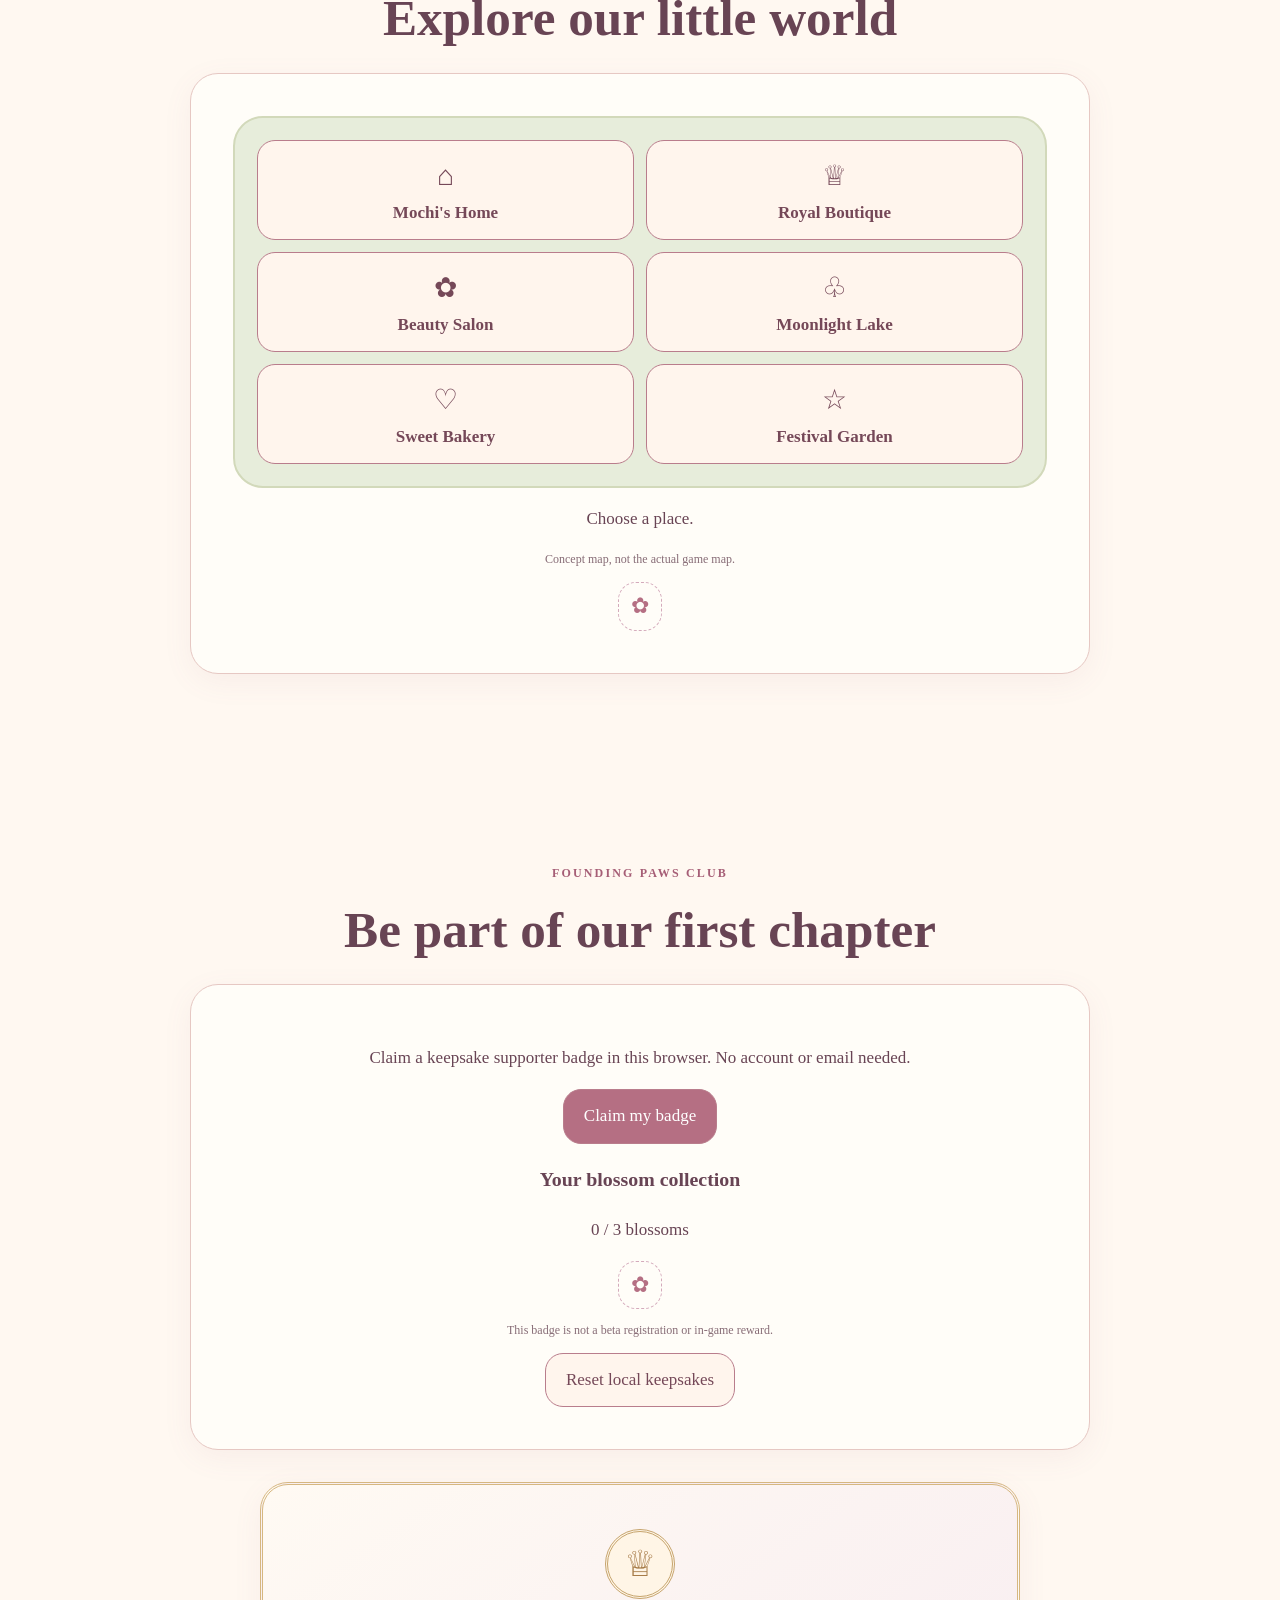
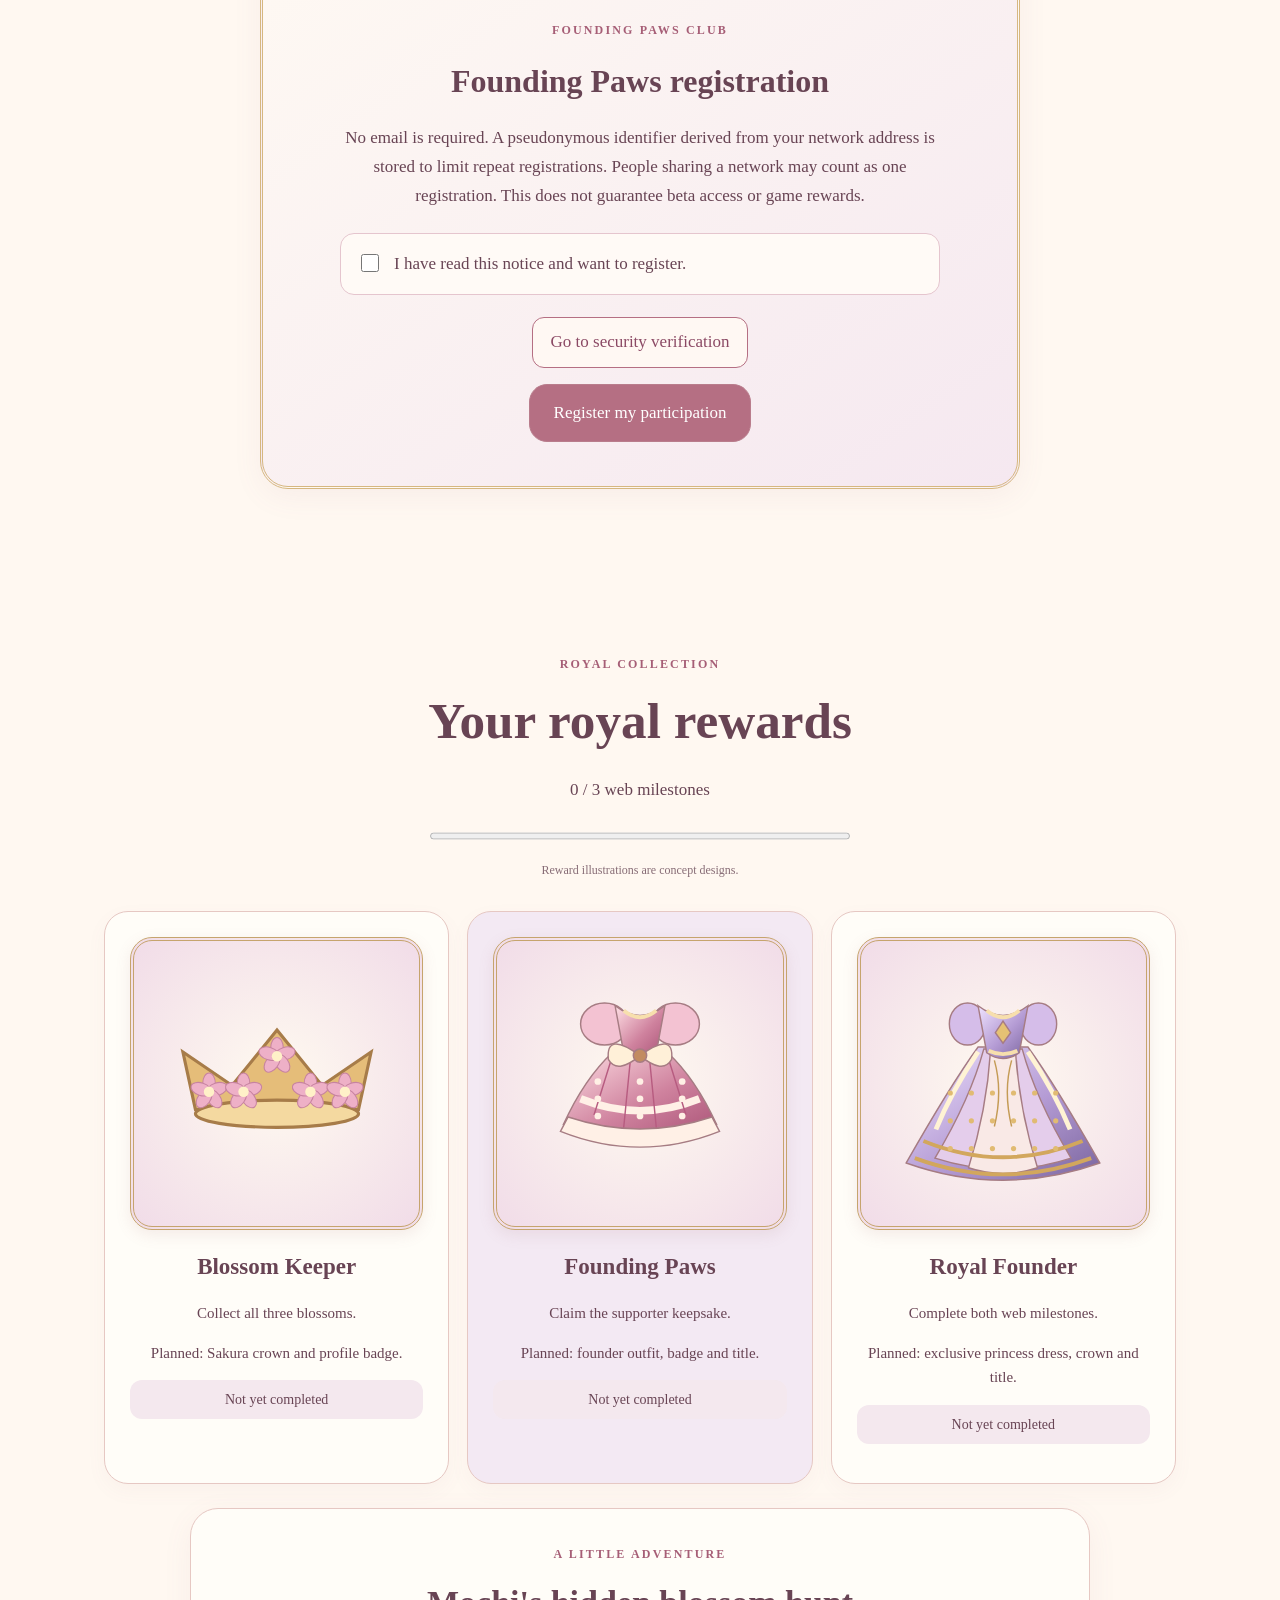
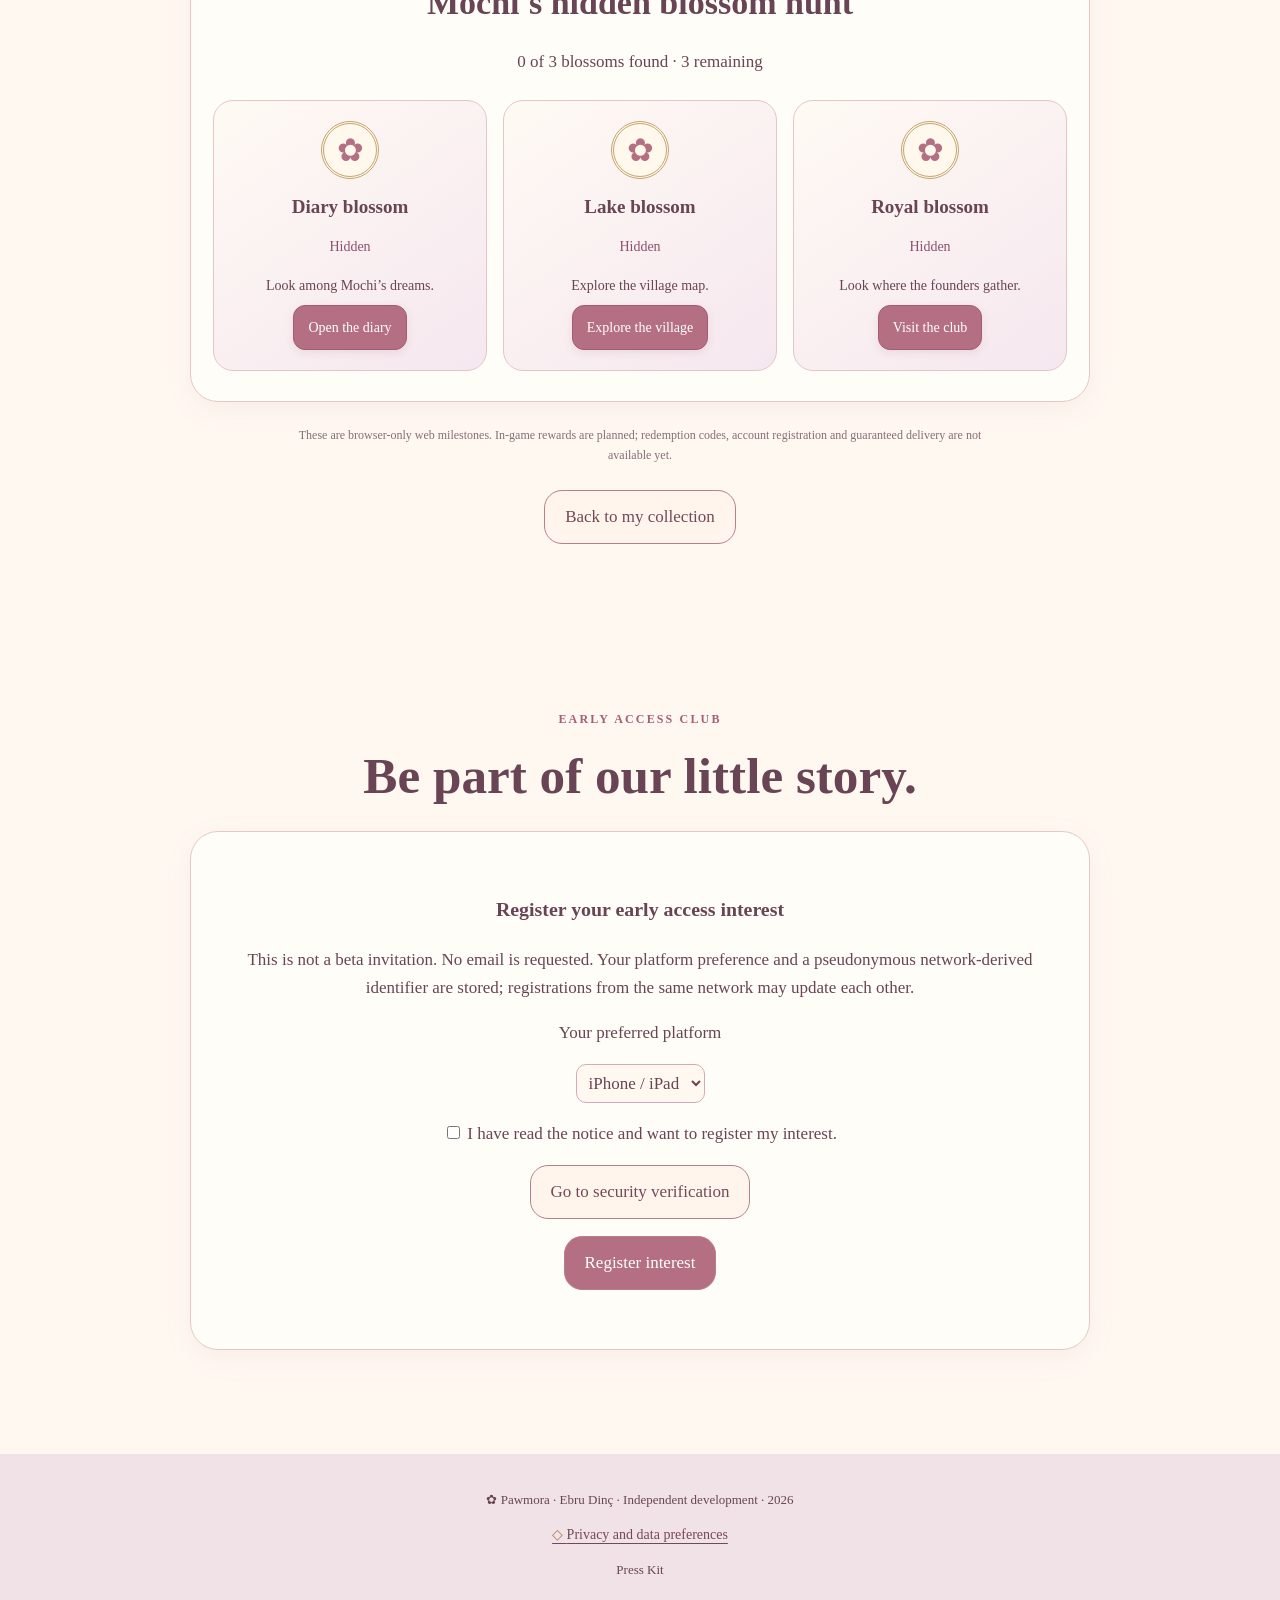
==== commit e7428630: "Link press kit and add social sharing metadata" ====
--- a/index.html
+++ b/index.html
@@ -1,4 +1,4 @@
-<!doctype html><html lang="en"><head><meta charset="utf-8"><meta name="viewport" content="width=device-width,initial-scale=1"><meta name="theme-color" content="#fff5ee"><title>Pawmora • A little world, a lot of heart</title><link rel="stylesheet" href="style.css"><script src="app.js" defer></script><script src="storybook.js" defer></script></head><body><header><a class="brand" href="#">✿ pawmora.</a><nav><a href="#world" data-tr="Dünya">The world</a><a href="#community" data-tr="Topluluk">Community</a><a href="#journey" data-tr="Yol haritası">Our journey</a><a href="#diary" data-tr="Günlük">Diary</a><a href="#creator" data-tr="Karakter">Creator</a><a href="#town" data-tr="Harita">Map</a><a href="#club">Club</a><a href="#rewards" data-tr="Ödüller">Rewards</a></nav><button id="lang" aria-label="Change language">TR</button></header><main><section class="hero"><div class="intro"><small data-tr="MASALSI BİR HAYVAN MACERASI">A COZY PET-LIFE ADVENTURE</small><h1 data-tr="Küçük bir dünya.&lt;br&gt;&lt;em&gt;Büyük bir sevgi.&lt;/em&gt;">A little world.<br><em>A lot of heart.</em></h1><p data-tr="Mochi ile tanış. Hayalindeki kıyafetleri seç, evini dekore et ve çiçeklerle dolu bir kasabayı keşfet.">Meet Mochi. Dream up delightful outfits, decorate a cozy home and explore a village full of little wonders.</p><a class="button" href="#world" data-tr="Pawmora'yı keşfet">Explore Pawmora ✿</a> <a class="button pale" href="#community" data-tr="Fikrini paylaş">Share your ideas ♡</a><p class="note" data-tr="Bağımsız oyun • Unity ile geliştiriliyor">Independent game • Made with Unity • In development</p></div><figure><img src="assets/storybook.webp" alt="Mochi reading in a flower-filled fairytale village"><figcaption data-tr="Konsept illüstrasyonu — oyun görüntüsü değil">Concept illustration — not gameplay</figcaption><div class="story-sparks" aria-hidden="true"><span class="story-spark">✿</span><span class="story-spark">୨୧</span><span class="story-spark">❀</span></div></figure></section><section id="world"><small>CHAPTER I · THE WORLD</small><h2 data-tr="Küçük mutluluklar ülkesi">A world of little joys</h2><div class="cards"><article><span>✿</span><h3 data-tr="Sakura Kasabası">Sakura Village</h3><p data-tr="Çiçekli yollar ve keşfedilecek yeni bölgeler geliştiriliyor.">Flower-lined paths and new districts in development.</p></article><article><span>୨୧</span><h3 data-tr="Kraliyet Butiği">Royal Boutique</h3><p data-tr="Hayalimiz: işlemeli elbiseler, fiyonklar ve temalı koleksiyonlar.">Dreaming of embroidered dresses, bows and themed collections.</p></article><article><span>⌂</span><h3 data-tr="Mochi'nin evi">Mochi's Home</h3><p data-tr="Kişiselleştirilebilir, sıcak bir yuva.">A cozy space to make your own.</p></article><article><span>♧</span><h3 data-tr="Ay ışığı gölü">Moonlight Lake</h3><p data-tr="Balıkçılık ve yemek pişirme prototipleri geliştiriliyor.">Fishing and cooking prototypes in development.</p></article></div></section><section id="community"><small>CHAPTER II · COMMUNITY GARDEN</small><h2 data-tr="Birlikte büyüyelim">Help our little world bloom</h2><p data-tr="Bir sonraki özellik için oy ver. GitHub hesabı gerekmez.">Vote for the next little wonder. No GitHub account needed.</p><div id="poll" class="cards"></div><p id="status" role="status"></p><form id="idea"><p id="letter-icon" aria-hidden="true">✉</p><label for="message" data-tr="Mochi’ye mektup yaz">Write a letter to Mochi</label><textarea id="message" required maxlength="500" placeholder="Your idea / Fikrin"></textarea><div id="captcha"></div><button class="button" data-tr="Mektubunu gönder">Send your letter</button></form><p class="note" data-tr="Kişisel bilgi paylaşma. Öneriler özel olarak incelenir. Tekrar gönderimleri sınırlamak için ağ adresinden türetilen takma kimlik kullanılır; Cloudflare doğrulaması uygulanır.">Please avoid personal information. Suggestions are reviewed privately. A pseudonymous identifier derived from your network address limits repeat submissions; Cloudflare verification is used.</p></section><section id="journey"><small data-tr="BÖLÜM III · MASALIMIZIN YOLCULUĞU">CHAPTER III · OUR JOURNEY</small><h2 data-tr="Her gün biraz daha büyüyoruz">Growing one little step at a time</h2><div class="cards"><article><h3 data-tr="01 · Prototip">01 · Prototype</h3><p data-tr="Karakter oluşturma, ev, kasaba ve mağaza prototipleri.">Character creation, home, town and shop prototypes.</p></article><article><h3 data-tr="02 · Geliştiriliyor">02 · In development</h3><p data-tr="Envanter, kıyafet uyumu, hareket ve sahne geçişleri geliştiriliyor; yayın hazırlığı doğrulanmadı.">Inventory, outfit fitting, movement and scene transitions are in development; release readiness is not verified.</p></article><article><h3 data-tr="03 · Gelecek">03 · Future</h3><p data-tr="Cihaz testleri, topluluk demosu ve mobil yayın hazırlığı.">Device testing, community demo and mobile release preparation.</p></article></div></section><section id="news" class="story-extra"><h2 data-tr="Kasabadan haberler">Village news</h2><div id="published-announcement" hidden></div><p class="note" data-tr="Yeni duyurular burada yayımlanır.">New announcements appear here.</p></section><section id="diary" class="story-extra"><small data-tr="MOCHI'NİN GÜNLÜĞÜ">MOCHI'S DIARY</small><h2 data-tr="Masal kitabından bir sayfa">A page from my storybook</h2><div class="storybook-panel"><h3 data-tr="Bir bahar hayali">A springtime dream</h3><p data-tr="Sevgili günlüğüm, bugün çiçeklerle dolu bir kasaba ve kurdelelerle süslü bir gardırop hayal ettim. Bir gün gölde teknemle gezmek istiyorum. Sevgiler, Mochi.">Dear diary, today I dreamed of a village full of blossoms and a wardrobe full of ribbons. One day I hope to sail across the lake. Love, Mochi.</p><p class="note" data-tr="Kurgu günlük; oyun özellikleri geliştirme aşamasındadır.">Fictional diary; game features are in development.</p><button class="flower-find" data-flower="diary" aria-label="Collect flower / Çiçek topla">✿</button></div></section>
+<!doctype html><html lang="en"><head><meta charset="utf-8"><meta name="viewport" content="width=device-width,initial-scale=1"><meta name="theme-color" content="#fff5ee"><title>Pawmora • A little world, a lot of heart</title><link rel="stylesheet" href="style.css"><script src="app.js" defer></script><script src="storybook.js" defer></script><meta name="description" content="Pawmora is an independent cozy 3D pet-life game in development. Meet Mochi and explore a fairytale world."><meta property="og:title" content="Pawmora — A little world. A lot of heart."><meta property="og:description" content="A cozy pet-life adventure in development."><meta property="og:image" content="https://pawmora-website.pages.dev/assets/storybook.webp"><meta property="og:url" content="https://pawmora-website.pages.dev/"><meta property="og:type" content="website"><meta name="twitter:card" content="summary_large_image"><link rel="canonical" href="https://pawmora-website.pages.dev/"></head><body><header><a class="brand" href="#">✿ pawmora.</a><nav><a href="#world" data-tr="Dünya">The world</a><a href="#community" data-tr="Topluluk">Community</a><a href="#journey" data-tr="Yol haritası">Our journey</a><a href="#diary" data-tr="Günlük">Diary</a><a href="#creator" data-tr="Karakter">Creator</a><a href="#town" data-tr="Harita">Map</a><a href="#club">Club</a><a href="#rewards" data-tr="Ödüller">Rewards</a></nav><button id="lang" aria-label="Change language">TR</button></header><main><section class="hero"><div class="intro"><small data-tr="MASALSI BİR HAYVAN MACERASI">A COZY PET-LIFE ADVENTURE</small><h1 data-tr="Küçük bir dünya.&lt;br&gt;&lt;em&gt;Büyük bir sevgi.&lt;/em&gt;">A little world.<br><em>A lot of heart.</em></h1><p data-tr="Mochi ile tanış. Hayalindeki kıyafetleri seç, evini dekore et ve çiçeklerle dolu bir kasabayı keşfet.">Meet Mochi. Dream up delightful outfits, decorate a cozy home and explore a village full of little wonders.</p><a class="button" href="#world" data-tr="Pawmora'yı keşfet">Explore Pawmora ✿</a> <a class="button pale" href="#community" data-tr="Fikrini paylaş">Share your ideas ♡</a><p class="note" data-tr="Bağımsız oyun • Unity ile geliştiriliyor">Independent game • Made with Unity • In development</p></div><figure><img src="assets/storybook.webp" alt="Mochi reading in a flower-filled fairytale village"><figcaption data-tr="Konsept illüstrasyonu — oyun görüntüsü değil">Concept illustration — not gameplay</figcaption><div class="story-sparks" aria-hidden="true"><span class="story-spark">✿</span><span class="story-spark">୨୧</span><span class="story-spark">❀</span></div></figure></section><section id="world"><small>CHAPTER I · THE WORLD</small><h2 data-tr="Küçük mutluluklar ülkesi">A world of little joys</h2><div class="cards"><article><span>✿</span><h3 data-tr="Sakura Kasabası">Sakura Village</h3><p data-tr="Çiçekli yollar ve keşfedilecek yeni bölgeler geliştiriliyor.">Flower-lined paths and new districts in development.</p></article><article><span>୨୧</span><h3 data-tr="Kraliyet Butiği">Royal Boutique</h3><p data-tr="Hayalimiz: işlemeli elbiseler, fiyonklar ve temalı koleksiyonlar.">Dreaming of embroidered dresses, bows and themed collections.</p></article><article><span>⌂</span><h3 data-tr="Mochi'nin evi">Mochi's Home</h3><p data-tr="Kişiselleştirilebilir, sıcak bir yuva.">A cozy space to make your own.</p></article><article><span>♧</span><h3 data-tr="Ay ışığı gölü">Moonlight Lake</h3><p data-tr="Balıkçılık ve yemek pişirme prototipleri geliştiriliyor.">Fishing and cooking prototypes in development.</p></article></div></section><section id="community"><small>CHAPTER II · COMMUNITY GARDEN</small><h2 data-tr="Birlikte büyüyelim">Help our little world bloom</h2><p data-tr="Bir sonraki özellik için oy ver. GitHub hesabı gerekmez.">Vote for the next little wonder. No GitHub account needed.</p><div id="poll" class="cards"></div><p id="status" role="status"></p><form id="idea"><p id="letter-icon" aria-hidden="true">✉</p><label for="message" data-tr="Mochi’ye mektup yaz">Write a letter to Mochi</label><textarea id="message" required maxlength="500" placeholder="Your idea / Fikrin"></textarea><div id="captcha"></div><button class="button" data-tr="Mektubunu gönder">Send your letter</button></form><p class="note" data-tr="Kişisel bilgi paylaşma. Öneriler özel olarak incelenir. Tekrar gönderimleri sınırlamak için ağ adresinden türetilen takma kimlik kullanılır; Cloudflare doğrulaması uygulanır.">Please avoid personal information. Suggestions are reviewed privately. A pseudonymous identifier derived from your network address limits repeat submissions; Cloudflare verification is used.</p></section><section id="journey"><small data-tr="BÖLÜM III · MASALIMIZIN YOLCULUĞU">CHAPTER III · OUR JOURNEY</small><h2 data-tr="Her gün biraz daha büyüyoruz">Growing one little step at a time</h2><div class="cards"><article><h3 data-tr="01 · Prototip">01 · Prototype</h3><p data-tr="Karakter oluşturma, ev, kasaba ve mağaza prototipleri.">Character creation, home, town and shop prototypes.</p></article><article><h3 data-tr="02 · Geliştiriliyor">02 · In development</h3><p data-tr="Envanter, kıyafet uyumu, hareket ve sahne geçişleri geliştiriliyor; yayın hazırlığı doğrulanmadı.">Inventory, outfit fitting, movement and scene transitions are in development; release readiness is not verified.</p></article><article><h3 data-tr="03 · Gelecek">03 · Future</h3><p data-tr="Cihaz testleri, topluluk demosu ve mobil yayın hazırlığı.">Device testing, community demo and mobile release preparation.</p></article></div></section><section id="news" class="story-extra"><h2 data-tr="Kasabadan haberler">Village news</h2><div id="published-announcement" hidden></div><p class="note" data-tr="Yeni duyurular burada yayımlanır.">New announcements appear here.</p></section><section id="diary" class="story-extra"><small data-tr="MOCHI'NİN GÜNLÜĞÜ">MOCHI'S DIARY</small><h2 data-tr="Masal kitabından bir sayfa">A page from my storybook</h2><div class="storybook-panel"><h3 data-tr="Bir bahar hayali">A springtime dream</h3><p data-tr="Sevgili günlüğüm, bugün çiçeklerle dolu bir kasaba ve kurdelelerle süslü bir gardırop hayal ettim. Bir gün gölde teknemle gezmek istiyorum. Sevgiler, Mochi.">Dear diary, today I dreamed of a village full of blossoms and a wardrobe full of ribbons. One day I hope to sail across the lake. Love, Mochi.</p><p class="note" data-tr="Kurgu günlük; oyun özellikleri geliştirme aşamasındadır.">Fictional diary; game features are in development.</p><button class="flower-find" data-flower="diary" aria-label="Collect flower / Çiçek topla">✿</button></div></section>
 <div id="published-diary" class="story-extra" hidden></div><section id="creator" class="story-extra"><small data-tr="KÜÇÜK DOSTUN">YOUR LITTLE COMPANION</small><h2 data-tr="Kendi karakterini tasarla">Create your companion</h2><div class="storybook-panel story-grid"><div><svg viewBox="0 0 300 260" role="img" aria-label="Customizable bunny / Özelleştirilebilir tavşan"><ellipse cx="150" cy="240" rx="75" ry="9" fill="#ead4df"/><g id="pet-fur" fill="#fff0d9" stroke="#c7a6a0"><ellipse cx="117" cy="65" rx="22" ry="55" transform="rotate(-15 117 65)"/><ellipse cx="183" cy="65" rx="22" ry="55" transform="rotate(15 183 65)"/><ellipse cx="150" cy="195" rx="40" ry="37"/><ellipse cx="112" cy="231" rx="24" ry="13"/><ellipse cx="188" cy="231" rx="24" ry="13"/><ellipse cx="150" cy="126" rx="64" ry="52"/></g><ellipse cx="117" cy="60" rx="11" ry="37" fill="#efb7c2" transform="rotate(-15 117 60)"/><ellipse cx="183" cy="60" rx="11" ry="37" fill="#efb7c2" transform="rotate(15 183 60)"/><g id="pet-eyes" fill="#805b9c"><ellipse cx="125" cy="126" rx="13" ry="19"/><ellipse cx="175" cy="126" rx="13" ry="19"/></g><g fill="white"><circle cx="121" cy="119" r="5"/><circle cx="171" cy="119" r="5"/></g><g fill="#efa9b7"><ellipse cx="105" cy="146" rx="12" ry="7"/><ellipse cx="195" cy="146" rx="12" ry="7"/></g><path d="M144 142Q150 137 156 142L150 148Z" fill="#b77e8d"/><path d="M141 153Q150 163 159 153" fill="none" stroke="#986875" stroke-width="2"/><g id="pet-dress" fill="#c4a2df" stroke="#aa8ca9"><path d="M125 174Q150 187 175 174L207 222Q150 246 93 222Z"/><path d="M150 85Q105 51 111 86Q125 104 150 85Q195 51 189 86Q175 104 150 85"/></g><path d="M101 215Q150 237 199 215M113 201Q150 218 187 201" fill="none" stroke="#fff5ef" stroke-width="5"/><circle cx="150" cy="85" r="8" fill="#fff0db"/></svg><h3 id="pet-display">Mochi</h3></div><div><label><span data-tr="Kürk rengi">Fur colour</span> <input type="color" id="fur-color" value="#fff0d9"></label><label><span data-tr="Göz rengi">Eye colour</span> <input type="color" id="eye-color" value="#805b9c"></label><label><span data-tr="Elbise rengi">Dress colour</span> <input type="color" id="dress-color" value="#c4a2df"></label><label><span data-tr="Karakter adı">Companion name</span> <input id="pet-name" maxlength="24" value="Mochi"></label><p class="note" data-tr="2D web önizlemesi; yalnızca bu tarayıcıda saklanır.">2D web preview; saved only in this browser.</p></div></div></section>
 <section id="town" class="story-extra"><small data-tr="KASABA HARİTASI">VILLAGE MAP</small><h2 data-tr="Küçük dünyamızı keşfet">Explore our little world</h2><div class="storybook-panel"><div class="town-map"><button type="button" data-place-en="A cozy home to decorate." data-place-tr="Dekore edilecek sıcak bir ev."><span aria-hidden="true">⌂</span><b data-tr="Mochi'nin evi">Mochi's Home</b></button><button type="button" data-place-en="Dream outfits and accessories." data-place-tr="Masalsı kıyafetler ve aksesuarlar."><span aria-hidden="true">♕</span><b data-tr="Kraliyet Butiği">Royal Boutique</b></button><button type="button" data-place-en="Planned hair and beauty customization." data-place-tr="Planlanan saç ve görünüm seçenekleri."><span aria-hidden="true">✿</span><b data-tr="Güzellik Salonu">Beauty Salon</b></button><button type="button" data-place-en="Fishing and boating are planned." data-place-tr="Balıkçılık ve tekne gezileri planlanıyor."><span aria-hidden="true">♧</span><b data-tr="Ay Işığı Gölü">Moonlight Lake</b></button><button type="button" data-place-en="Planned cooking activities." data-place-tr="Planlanan yemek etkinlikleri."><span aria-hidden="true">♡</span><b data-tr="Tatlı Pastane">Sweet Bakery</b></button><button type="button" data-place-en="Planned seasonal celebrations." data-place-tr="Planlanan mevsimsel kutlamalar."><span aria-hidden="true">☆</span><b data-tr="Festival Bahçesi">Festival Garden</b></button></div><p id="town-info" aria-live="polite" data-tr="Bir bölge seç.">Choose a place.</p><p class="note" data-tr="Şematik konsept haritası; gerçek oyun haritası değildir.">Concept map, not the actual game map.</p><button class="flower-find" data-flower="town" aria-label="Collect flower / Çiçek topla">✿</button></div></section>
-<section id="club" class="story-extra"><small>FOUNDING PAWS CLUB</small><h2 data-tr="İlk masalımızın parçası ol">Be part of our first chapter</h2><div class="storybook-panel"><p data-tr="Bu tarayıcıda hatıra destekçi rozetini al. Üyelik veya e-posta gerekmez.">Claim a keepsake supporter badge in this browser. No account or email needed.</p><button id="club-join" data-tr="Rozetimi al">Claim my badge</button><p id="club-badge" aria-live="polite"></p><h3 data-tr="Çiçek koleksiyonun">Your blossom collection</h3><p id="flower-count" aria-live="polite"></p><button class="flower-find" data-flower="club" aria-label="Collect flower / Çiçek topla">✿</button><p class="note" data-tr="Rozet gerçek beta kaydı veya oyun içi ödül değildir.">This badge is not a beta registration or in-game reward.</p><button id="story-reset" class="pale" data-tr="Yerel hatıraları sıfırla">Reset local keepsakes</button></div><div class="storybook-panel founding-card" id="founding-registration"><div class="founding-emblem" aria-hidden="true">♕</div><small>FOUNDING PAWS CLUB</small><h3 data-tr="Kurucu Patiler katılım kaydı">Founding Paws registration</h3><p data-tr="Katılım kaydı için e-posta gerekmez. Tekrar kayıtları sınırlamak amacıyla ağ adresinden türetilen takma kimlik saklanır. Aynı ağı kullanan kişiler tek kayıt olarak sayılabilir. Bu kayıt beta erişimi veya oyun içi ödül garantisi değildir.">No email is required. A pseudonymous identifier derived from your network address is stored to limit repeat registrations. People sharing a network may count as one registration. This does not guarantee beta access or game rewards.</p><label class="founding-consent"><input type="checkbox" id="founding-consent"> <span data-tr="Bu açıklamayı okudum ve katılım kaydı istiyorum.">I have read this notice and want to register.</span></label><p><a class="founding-verify" href="#community" data-tr="Güvenlik doğrulamasına git">Go to security verification</a></p><button type="button" id="founding-register" data-tr="Katılımımı kaydet">Register my participation</button><p id="founding-result" role="status"></p></div></section><section id="rewards" class="story-extra"><small data-tr="KRALİYET KOLEKSİYONU">ROYAL COLLECTION</small><h2 data-tr="Kraliyet ödül cüzdanın">Your royal rewards</h2><p id="reward-summary" aria-live="polite"></p><progress id="reward-progress" max="4" value="0" aria-label="Collection progress / Koleksiyon ilerlemesi"></progress><p id="reward-celebration" role="status" hidden></p><p class="note" data-tr="Ödül çizimleri konsept tasarımlardır.">Reward illustrations are concept designs.</p><div class="cards"><article><div class="reward-medal" aria-hidden="true"><svg viewBox="0 0 220 150" aria-hidden="true"><path d="M32 100L20 45L67 77L110 24L153 77L200 45L188 100Z" fill="#e5bd79" stroke="#a77c49" stroke-width="3"/><ellipse cx="110" cy="104" rx="78" ry="13" fill="#f4d9a0" stroke="#a77c49" stroke-width="3"/><g transform="translate(45 83)"><ellipse cy="-8" rx="6" ry="10" fill="#eeb0c7" stroke="#c783a0" transform="rotate(0)"/><ellipse cy="-8" rx="6" ry="10" fill="#eeb0c7" stroke="#c783a0" transform="rotate(72)"/><ellipse cy="-8" rx="6" ry="10" fill="#eeb0c7" stroke="#c783a0" transform="rotate(144)"/><ellipse cy="-8" rx="6" ry="10" fill="#eeb0c7" stroke="#c783a0" transform="rotate(216)"/><ellipse cy="-8" rx="6" ry="10" fill="#eeb0c7" stroke="#c783a0" transform="rotate(288)"/><circle r="5" fill="#fff1c8"/></g><g transform="translate(78 83)"><ellipse cy="-8" rx="6" ry="10" fill="#eeb0c7" stroke="#c783a0" transform="rotate(0)"/><ellipse cy="-8" rx="6" ry="10" fill="#eeb0c7" stroke="#c783a0" transform="rotate(72)"/><ellipse cy="-8" rx="6" ry="10" fill="#eeb0c7" stroke="#c783a0" transform="rotate(144)"/><ellipse cy="-8" rx="6" ry="10" fill="#eeb0c7" stroke="#c783a0" transform="rotate(216)"/><ellipse cy="-8" rx="6" ry="10" fill="#eeb0c7" stroke="#c783a0" transform="rotate(288)"/><circle r="5" fill="#fff1c8"/></g><g transform="translate(110 49)"><ellipse cy="-8" rx="6" ry="10" fill="#eeb0c7" stroke="#c783a0" transform="rotate(0)"/><ellipse cy="-8" rx="6" ry="10" fill="#eeb0c7" stroke="#c783a0" transform="rotate(72)"/><ellipse cy="-8" rx="6" ry="10" fill="#eeb0c7" stroke="#c783a0" transform="rotate(144)"/><ellipse cy="-8" rx="6" ry="10" fill="#eeb0c7" stroke="#c783a0" transform="rotate(216)"/><ellipse cy="-8" rx="6" ry="10" fill="#eeb0c7" stroke="#c783a0" transform="rotate(288)"/><circle r="5" fill="#fff1c8"/></g><g transform="translate(142 83)"><ellipse cy="-8" rx="6" ry="10" fill="#eeb0c7" stroke="#c783a0" transform="rotate(0)"/><ellipse cy="-8" rx="6" ry="10" fill="#eeb0c7" stroke="#c783a0" transform="rotate(72)"/><ellipse cy="-8" rx="6" ry="10" fill="#eeb0c7" stroke="#c783a0" transform="rotate(144)"/><ellipse cy="-8" rx="6" ry="10" fill="#eeb0c7" stroke="#c783a0" transform="rotate(216)"/><ellipse cy="-8" rx="6" ry="10" fill="#eeb0c7" stroke="#c783a0" transform="rotate(288)"/><circle r="5" fill="#fff1c8"/></g><g transform="translate(175 83)"><ellipse cy="-8" rx="6" ry="10" fill="#eeb0c7" stroke="#c783a0" transform="rotate(0)"/><ellipse cy="-8" rx="6" ry="10" fill="#eeb0c7" stroke="#c783a0" transform="rotate(72)"/><ellipse cy="-8" rx="6" ry="10" fill="#eeb0c7" stroke="#c783a0" transform="rotate(144)"/><ellipse cy="-8" rx="6" ry="10" fill="#eeb0c7" stroke="#c783a0" transform="rotate(216)"/><ellipse cy="-8" rx="6" ry="10" fill="#eeb0c7" stroke="#c783a0" transform="rotate(288)"/><circle r="5" fill="#fff1c8"/></g></svg></div><h3 data-tr="Çiçek Koruyucusu">Blossom Keeper</h3><p data-tr="Üç gizli çiçeği de topla.">Collect all three blossoms.</p><p data-tr="Planlanan: Sakura tacı ve profil rozeti.">Planned: Sakura crown and profile badge.</p><p class="reward-state" id="reward-blossom" aria-live="polite"></p></article><article><div class="reward-medal" aria-hidden="true"><svg viewBox="0 0 240 220" aria-hidden="true"><defs><linearGradient id="vintage-silk" x2="1" y2="1"><stop stop-color="#ffe0e5"/><stop offset=".55" stop-color="#cf829e"/><stop offset="1" stop-color="#a85175"/></linearGradient></defs><g stroke="#a67c83" stroke-width="1.5"><path d="M91 78Q62 105 40 153Q120 183 200 153Q178 105 149 78Z" fill="url(#vintage-silk)"/><path d="M45 145Q120 170 195 145L203 160Q120 193 37 160Z" fill="#fff0e6"/><path d="M58 126Q120 151 182 126" fill="none" stroke="#fff0e6" stroke-width="8"/><path d="M91 82L72 143M110 85L103 156M130 85L137 156M149 82L168 143" stroke="#b75c80" fill="none"/><ellipse cx="83" cy="48" rx="25" ry="22" fill="#f3c2d2"/><ellipse cx="157" cy="48" rx="25" ry="22" fill="#f3c2d2"/><path d="M94 29Q120 49 146 29L137 78Q120 90 103 78Z" fill="url(#vintage-silk)"/><path d="M103 34Q120 48 137 34M105 76Q120 83 135 76" stroke="#f7dfad" stroke-width="4" fill="none"/><path d="M120 81Q84 55 87 85Q96 101 120 81Q156 55 153 85Q144 101 120 81" fill="#fff0d8"/><circle cx="120" cy="81" r="7" fill="#c28c61"/></g><circle cx="76" cy="108" r="3.5" fill="#fff0e5"/><circle cx="120" cy="108" r="3.5" fill="#fff0e5"/><circle cx="164" cy="108" r="3.5" fill="#fff0e5"/><circle cx="76" cy="126" r="3.5" fill="#fff0e5"/><circle cx="120" cy="126" r="3.5" fill="#fff0e5"/><circle cx="164" cy="126" r="3.5" fill="#fff0e5"/><circle cx="76" cy="144" r="3.5" fill="#fff0e5"/><circle cx="120" cy="144" r="3.5" fill="#fff0e5"/><circle cx="164" cy="144" r="3.5" fill="#fff0e5"/></svg></div><h3 data-tr="Kurucu Patiler">Founding Paws</h3><p data-tr="Destekçi hatıra rozetini al.">Claim the supporter keepsake.</p><p data-tr="Planlanan: kurucu kıyafeti, rozet ve unvan.">Planned: founder outfit, badge and title.</p><p class="reward-state" id="reward-founding" aria-live="polite"></p></article><article><div class="reward-medal" aria-hidden="true"><svg viewBox="0 0 240 220" aria-hidden="true"><defs><linearGradient id="royal-silk" x2="1" y2="1"><stop stop-color="#f0e4ff"/><stop offset=".55" stop-color="#b49bd4"/><stop offset="1" stop-color="#79649d"/></linearGradient></defs><g stroke="#a67c83" stroke-width="1.5"><path d="M94 72Q65 112 19 193Q120 229 221 193Q175 112 146 72Z" fill="url(#royal-silk)"/><path d="M100 74Q86 126 49 188Q120 211 191 188Q154 126 140 74Z" fill="#e4cdeb"/><path d="M107 76Q103 138 84 198Q120 210 156 198Q137 138 133 76Z" fill="#f9e9e6"/><path d="M37 170Q120 204 203 170M28 188Q120 222 212 188" fill="none" stroke="#d2a75d" stroke-width="4"/><path d="M94 77Q66 119 50 158M146 77Q174 119 190 158" fill="none" stroke="#fff3d4" stroke-width="5"/><ellipse cx="83" cy="48" rx="19" ry="22" fill="#d5bde9"/><ellipse cx="157" cy="48" rx="19" ry="22" fill="#d5bde9"/><path d="M94 29Q120 49 146 29L137 78Q120 90 103 78Z" fill="url(#royal-silk)"/><path d="M103 34Q120 48 137 34M105 76Q120 83 135 76" stroke="#f7dfad" stroke-width="4" fill="none"/><path d="M120 45L112 57L120 68L128 57Z" fill="#e5c174"/><path d="M111 86Q120 118 111 155M129 86Q120 118 129 155" stroke="#c49b55" fill="none"/></g><circle cx="65" cy="120" r="2.7" fill="#e1bb72"/><circle cx="87" cy="120" r="2.7" fill="#e1bb72"/><circle cx="109" cy="120" r="2.7" fill="#e1bb72"/><circle cx="131" cy="120" r="2.7" fill="#e1bb72"/><circle cx="153" cy="120" r="2.7" fill="#e1bb72"/><circle cx="175" cy="120" r="2.7" fill="#e1bb72"/><circle cx="65" cy="149" r="2.7" fill="#e1bb72"/><circle cx="87" cy="149" r="2.7" fill="#e1bb72"/><circle cx="109" cy="149" r="2.7" fill="#e1bb72"/><circle cx="131" cy="149" r="2.7" fill="#e1bb72"/><circle cx="153" cy="149" r="2.7" fill="#e1bb72"/><circle cx="175" cy="149" r="2.7" fill="#e1bb72"/><circle cx="65" cy="178" r="2.7" fill="#e1bb72"/><circle cx="87" cy="178" r="2.7" fill="#e1bb72"/><circle cx="109" cy="178" r="2.7" fill="#e1bb72"/><circle cx="131" cy="178" r="2.7" fill="#e1bb72"/><circle cx="153" cy="178" r="2.7" fill="#e1bb72"/><circle cx="175" cy="178" r="2.7" fill="#e1bb72"/></svg></div><h3 data-tr="Kraliyet Kurucusu">Royal Founder</h3><p data-tr="İki web hedefini de tamamla.">Complete both web milestones.</p><p data-tr="Planlanan: özel prenses elbisesi, taç ve unvan.">Planned: exclusive princess dress, crown and title.</p><p class="reward-state" id="reward-royal" aria-live="polite"></p></article></div><div class="storybook-panel" id="flower-hunt"><small data-tr="KÜÇÜK BİR MACERA">A LITTLE ADVENTURE</small><h3 data-tr="Mochi'nin gizli çiçek avı">Mochi's hidden blossom hunt</h3><p id="hunt-count" aria-live="polite"></p><div class="hunt-grid"><article class="hunt-card"><div class="hunt-flower" aria-hidden="true">✿</div><h4 data-tr="Günlük çiçeği">Diary blossom</h4><p class="hunt-status" id="hunt-diary" aria-live="polite"></p><p data-tr="Mochi’nin hayallerini yazdığı sayfalara bak.">Look among Mochi’s dreams.</p><a class="hunt-link" href="#diary" data-tr="Günlüğü keşfet">Open the diary</a></article><article class="hunt-card"><div class="hunt-flower" aria-hidden="true">✿</div><h4 data-tr="Göl çiçeği">Lake blossom</h4><p class="hunt-status" id="hunt-town" aria-live="polite"></p><p data-tr="Kasaba haritasını keşfet.">Explore the village map.</p><a class="hunt-link" href="#town" data-tr="Kasabayı keşfet">Explore the village</a></article><article class="hunt-card"><div class="hunt-flower" aria-hidden="true">✿</div><h4 data-tr="Kraliyet çiçeği">Royal blossom</h4><p class="hunt-status" id="hunt-club" aria-live="polite"></p><p data-tr="Kurucu Patilerin buluştuğu yere bak.">Look where the founders gather.</p><a class="hunt-link" href="#club" data-tr="Kulübü ziyaret et">Visit the club</a></article></div></div><p class="note reward-note" data-tr="Bunlar yalnızca bu tarayıcıdaki web hedefleridir. Oyun içi ödüller planlanmaktadır; henüz ödül kodu, hesap kaydı veya teslim garantisi yoktur.">These are browser-only web milestones. In-game rewards are planned; redemption codes, account registration and guaranteed delivery are not available yet.</p><a class="button pale" href="#club" data-tr="Koleksiyonuma dön">Back to my collection</a></section><section id="early-access" class="story-extra"><small>EARLY ACCESS CLUB</small><h2 data-tr="Masalımıza ilk adımı sen at.">Be part of our little story.</h2><div class="storybook-panel"><h3 data-tr="Erken erişim ilgini bildir">Register your early access interest</h3><p data-tr="Bu bir beta daveti değildir. E-posta istemiyoruz. Platform tercihin ve ağ adresinden türetilen takma kimlik saklanır; aynı ağdan yapılan kayıtlar birbirini güncelleyebilir.">This is not a beta invitation. No email is requested. Your platform preference and a pseudonymous network-derived identifier are stored; registrations from the same network may update each other.</p><label for="early-platform" data-tr="Platform tercihin">Your preferred platform</label><p><select id="early-platform"><option value="ios">iPhone / iPad</option><option value="android">Android</option><option value="windows">Windows</option></select></p><label><input type="checkbox" id="early-consent"> <span data-tr="Açıklamayı okudum ve ilgimi kaydetmek istiyorum.">I have read the notice and want to register my interest.</span></label><p><a class="button pale" href="#community" data-tr="Güvenlik doğrulamasına git">Go to security verification</a></p><button type="button" id="early-submit" data-tr="İlgimi bildir">Register interest</button><p id="early-result" role="status"></p></div></section></main><footer>✿ Pawmora · Ebru Dinç · Independent development · 2026<div class="privacy-footer"><details id="privacy" class="privacy-details"><summary data-tr="Gizlilik ve veri tercihleri">Privacy and data preferences</summary><div class="privacy-body"><p data-tr="Bu açıklama geliştirme aşamasındaki veri işleme özetidir; kapsamlı gizlilik politikası henüz tamamlanmamıştır.">This is a development-stage data processing summary; the full privacy policy is not yet complete.</p><p data-tr="Dil, karakter tasarımı ve yerel koleksiyonlar tarayıcıda saklanır. Oylama, mektup ve katılım kayıtlarında tekrarları sınırlamak için ağ adresinden türetilen takma kimlikler kullanılır. Mektup metinleri ve kayıt tarihleri Cloudflare D1 üzerinde saklanır. Mektuplara kişisel bilgi yazmayın.">Language, character design and local collections are stored in your browser. Voting, letters and registration use pseudonymous identifiers derived from network addresses to limit repeats. Letter text and record dates are stored in Cloudflare D1. Please do not include personal information in letters.</p><p data-tr="Cloudflare güvenlik doğrulaması ve barındırma hizmetleri ağ bilgilerini işleyebilir. Site istatistikleri günlük dil ve görüntüleme toplamlarını saklar; benzersiz kişi takibi yapmaz.">Cloudflare hosting and security verification may process network information. Site statistics store daily language and page-view totals, not unique visitor profiles.</p><p data-tr="Veri saklama süreleri, iletişim kanalı ve sunucu kayıtlarını silme süreci henüz kesinleştirilmemiştir.">Retention periods, a contact channel and server record deletion procedures have not yet been finalized.</p><a class="button pale" href="/?analytics=off" data-tr="Bu tarayıcıda ölçümü kapat">Disable analytics in this browser</a></div></details></div></footer><button type="button" id="back-top" aria-label="Back to top" hidden>↑</button></body></html>
+<section id="club" class="story-extra"><small>FOUNDING PAWS CLUB</small><h2 data-tr="İlk masalımızın parçası ol">Be part of our first chapter</h2><div class="storybook-panel"><p data-tr="Bu tarayıcıda hatıra destekçi rozetini al. Üyelik veya e-posta gerekmez.">Claim a keepsake supporter badge in this browser. No account or email needed.</p><button id="club-join" data-tr="Rozetimi al">Claim my badge</button><p id="club-badge" aria-live="polite"></p><h3 data-tr="Çiçek koleksiyonun">Your blossom collection</h3><p id="flower-count" aria-live="polite"></p><button class="flower-find" data-flower="club" aria-label="Collect flower / Çiçek topla">✿</button><p class="note" data-tr="Rozet gerçek beta kaydı veya oyun içi ödül değildir.">This badge is not a beta registration or in-game reward.</p><button id="story-reset" class="pale" data-tr="Yerel hatıraları sıfırla">Reset local keepsakes</button></div><div class="storybook-panel founding-card" id="founding-registration"><div class="founding-emblem" aria-hidden="true">♕</div><small>FOUNDING PAWS CLUB</small><h3 data-tr="Kurucu Patiler katılım kaydı">Founding Paws registration</h3><p data-tr="Katılım kaydı için e-posta gerekmez. Tekrar kayıtları sınırlamak amacıyla ağ adresinden türetilen takma kimlik saklanır. Aynı ağı kullanan kişiler tek kayıt olarak sayılabilir. Bu kayıt beta erişimi veya oyun içi ödül garantisi değildir.">No email is required. A pseudonymous identifier derived from your network address is stored to limit repeat registrations. People sharing a network may count as one registration. This does not guarantee beta access or game rewards.</p><label class="founding-consent"><input type="checkbox" id="founding-consent"> <span data-tr="Bu açıklamayı okudum ve katılım kaydı istiyorum.">I have read this notice and want to register.</span></label><p><a class="founding-verify" href="#community" data-tr="Güvenlik doğrulamasına git">Go to security verification</a></p><button type="button" id="founding-register" data-tr="Katılımımı kaydet">Register my participation</button><p id="founding-result" role="status"></p></div></section><section id="rewards" class="story-extra"><small data-tr="KRALİYET KOLEKSİYONU">ROYAL COLLECTION</small><h2 data-tr="Kraliyet ödül cüzdanın">Your royal rewards</h2><p id="reward-summary" aria-live="polite"></p><progress id="reward-progress" max="4" value="0" aria-label="Collection progress / Koleksiyon ilerlemesi"></progress><p id="reward-celebration" role="status" hidden></p><p class="note" data-tr="Ödül çizimleri konsept tasarımlardır.">Reward illustrations are concept designs.</p><div class="cards"><article><div class="reward-medal" aria-hidden="true"><svg viewBox="0 0 220 150" aria-hidden="true"><path d="M32 100L20 45L67 77L110 24L153 77L200 45L188 100Z" fill="#e5bd79" stroke="#a77c49" stroke-width="3"/><ellipse cx="110" cy="104" rx="78" ry="13" fill="#f4d9a0" stroke="#a77c49" stroke-width="3"/><g transform="translate(45 83)"><ellipse cy="-8" rx="6" ry="10" fill="#eeb0c7" stroke="#c783a0" transform="rotate(0)"/><ellipse cy="-8" rx="6" ry="10" fill="#eeb0c7" stroke="#c783a0" transform="rotate(72)"/><ellipse cy="-8" rx="6" ry="10" fill="#eeb0c7" stroke="#c783a0" transform="rotate(144)"/><ellipse cy="-8" rx="6" ry="10" fill="#eeb0c7" stroke="#c783a0" transform="rotate(216)"/><ellipse cy="-8" rx="6" ry="10" fill="#eeb0c7" stroke="#c783a0" transform="rotate(288)"/><circle r="5" fill="#fff1c8"/></g><g transform="translate(78 83)"><ellipse cy="-8" rx="6" ry="10" fill="#eeb0c7" stroke="#c783a0" transform="rotate(0)"/><ellipse cy="-8" rx="6" ry="10" fill="#eeb0c7" stroke="#c783a0" transform="rotate(72)"/><ellipse cy="-8" rx="6" ry="10" fill="#eeb0c7" stroke="#c783a0" transform="rotate(144)"/><ellipse cy="-8" rx="6" ry="10" fill="#eeb0c7" stroke="#c783a0" transform="rotate(216)"/><ellipse cy="-8" rx="6" ry="10" fill="#eeb0c7" stroke="#c783a0" transform="rotate(288)"/><circle r="5" fill="#fff1c8"/></g><g transform="translate(110 49)"><ellipse cy="-8" rx="6" ry="10" fill="#eeb0c7" stroke="#c783a0" transform="rotate(0)"/><ellipse cy="-8" rx="6" ry="10" fill="#eeb0c7" stroke="#c783a0" transform="rotate(72)"/><ellipse cy="-8" rx="6" ry="10" fill="#eeb0c7" stroke="#c783a0" transform="rotate(144)"/><ellipse cy="-8" rx="6" ry="10" fill="#eeb0c7" stroke="#c783a0" transform="rotate(216)"/><ellipse cy="-8" rx="6" ry="10" fill="#eeb0c7" stroke="#c783a0" transform="rotate(288)"/><circle r="5" fill="#fff1c8"/></g><g transform="translate(142 83)"><ellipse cy="-8" rx="6" ry="10" fill="#eeb0c7" stroke="#c783a0" transform="rotate(0)"/><ellipse cy="-8" rx="6" ry="10" fill="#eeb0c7" stroke="#c783a0" transform="rotate(72)"/><ellipse cy="-8" rx="6" ry="10" fill="#eeb0c7" stroke="#c783a0" transform="rotate(144)"/><ellipse cy="-8" rx="6" ry="10" fill="#eeb0c7" stroke="#c783a0" transform="rotate(216)"/><ellipse cy="-8" rx="6" ry="10" fill="#eeb0c7" stroke="#c783a0" transform="rotate(288)"/><circle r="5" fill="#fff1c8"/></g><g transform="translate(175 83)"><ellipse cy="-8" rx="6" ry="10" fill="#eeb0c7" stroke="#c783a0" transform="rotate(0)"/><ellipse cy="-8" rx="6" ry="10" fill="#eeb0c7" stroke="#c783a0" transform="rotate(72)"/><ellipse cy="-8" rx="6" ry="10" fill="#eeb0c7" stroke="#c783a0" transform="rotate(144)"/><ellipse cy="-8" rx="6" ry="10" fill="#eeb0c7" stroke="#c783a0" transform="rotate(216)"/><ellipse cy="-8" rx="6" ry="10" fill="#eeb0c7" stroke="#c783a0" transform="rotate(288)"/><circle r="5" fill="#fff1c8"/></g></svg></div><h3 data-tr="Çiçek Koruyucusu">Blossom Keeper</h3><p data-tr="Üç gizli çiçeği de topla.">Collect all three blossoms.</p><p data-tr="Planlanan: Sakura tacı ve profil rozeti.">Planned: Sakura crown and profile badge.</p><p class="reward-state" id="reward-blossom" aria-live="polite"></p></article><article><div class="reward-medal" aria-hidden="true"><svg viewBox="0 0 240 220" aria-hidden="true"><defs><linearGradient id="vintage-silk" x2="1" y2="1"><stop stop-color="#ffe0e5"/><stop offset=".55" stop-color="#cf829e"/><stop offset="1" stop-color="#a85175"/></linearGradient></defs><g stroke="#a67c83" stroke-width="1.5"><path d="M91 78Q62 105 40 153Q120 183 200 153Q178 105 149 78Z" fill="url(#vintage-silk)"/><path d="M45 145Q120 170 195 145L203 160Q120 193 37 160Z" fill="#fff0e6"/><path d="M58 126Q120 151 182 126" fill="none" stroke="#fff0e6" stroke-width="8"/><path d="M91 82L72 143M110 85L103 156M130 85L137 156M149 82L168 143" stroke="#b75c80" fill="none"/><ellipse cx="83" cy="48" rx="25" ry="22" fill="#f3c2d2"/><ellipse cx="157" cy="48" rx="25" ry="22" fill="#f3c2d2"/><path d="M94 29Q120 49 146 29L137 78Q120 90 103 78Z" fill="url(#vintage-silk)"/><path d="M103 34Q120 48 137 34M105 76Q120 83 135 76" stroke="#f7dfad" stroke-width="4" fill="none"/><path d="M120 81Q84 55 87 85Q96 101 120 81Q156 55 153 85Q144 101 120 81" fill="#fff0d8"/><circle cx="120" cy="81" r="7" fill="#c28c61"/></g><circle cx="76" cy="108" r="3.5" fill="#fff0e5"/><circle cx="120" cy="108" r="3.5" fill="#fff0e5"/><circle cx="164" cy="108" r="3.5" fill="#fff0e5"/><circle cx="76" cy="126" r="3.5" fill="#fff0e5"/><circle cx="120" cy="126" r="3.5" fill="#fff0e5"/><circle cx="164" cy="126" r="3.5" fill="#fff0e5"/><circle cx="76" cy="144" r="3.5" fill="#fff0e5"/><circle cx="120" cy="144" r="3.5" fill="#fff0e5"/><circle cx="164" cy="144" r="3.5" fill="#fff0e5"/></svg></div><h3 data-tr="Kurucu Patiler">Founding Paws</h3><p data-tr="Destekçi hatıra rozetini al.">Claim the supporter keepsake.</p><p data-tr="Planlanan: kurucu kıyafeti, rozet ve unvan.">Planned: founder outfit, badge and title.</p><p class="reward-state" id="reward-founding" aria-live="polite"></p></article><article><div class="reward-medal" aria-hidden="true"><svg viewBox="0 0 240 220" aria-hidden="true"><defs><linearGradient id="royal-silk" x2="1" y2="1"><stop stop-color="#f0e4ff"/><stop offset=".55" stop-color="#b49bd4"/><stop offset="1" stop-color="#79649d"/></linearGradient></defs><g stroke="#a67c83" stroke-width="1.5"><path d="M94 72Q65 112 19 193Q120 229 221 193Q175 112 146 72Z" fill="url(#royal-silk)"/><path d="M100 74Q86 126 49 188Q120 211 191 188Q154 126 140 74Z" fill="#e4cdeb"/><path d="M107 76Q103 138 84 198Q120 210 156 198Q137 138 133 76Z" fill="#f9e9e6"/><path d="M37 170Q120 204 203 170M28 188Q120 222 212 188" fill="none" stroke="#d2a75d" stroke-width="4"/><path d="M94 77Q66 119 50 158M146 77Q174 119 190 158" fill="none" stroke="#fff3d4" stroke-width="5"/><ellipse cx="83" cy="48" rx="19" ry="22" fill="#d5bde9"/><ellipse cx="157" cy="48" rx="19" ry="22" fill="#d5bde9"/><path d="M94 29Q120 49 146 29L137 78Q120 90 103 78Z" fill="url(#royal-silk)"/><path d="M103 34Q120 48 137 34M105 76Q120 83 135 76" stroke="#f7dfad" stroke-width="4" fill="none"/><path d="M120 45L112 57L120 68L128 57Z" fill="#e5c174"/><path d="M111 86Q120 118 111 155M129 86Q120 118 129 155" stroke="#c49b55" fill="none"/></g><circle cx="65" cy="120" r="2.7" fill="#e1bb72"/><circle cx="87" cy="120" r="2.7" fill="#e1bb72"/><circle cx="109" cy="120" r="2.7" fill="#e1bb72"/><circle cx="131" cy="120" r="2.7" fill="#e1bb72"/><circle cx="153" cy="120" r="2.7" fill="#e1bb72"/><circle cx="175" cy="120" r="2.7" fill="#e1bb72"/><circle cx="65" cy="149" r="2.7" fill="#e1bb72"/><circle cx="87" cy="149" r="2.7" fill="#e1bb72"/><circle cx="109" cy="149" r="2.7" fill="#e1bb72"/><circle cx="131" cy="149" r="2.7" fill="#e1bb72"/><circle cx="153" cy="149" r="2.7" fill="#e1bb72"/><circle cx="175" cy="149" r="2.7" fill="#e1bb72"/><circle cx="65" cy="178" r="2.7" fill="#e1bb72"/><circle cx="87" cy="178" r="2.7" fill="#e1bb72"/><circle cx="109" cy="178" r="2.7" fill="#e1bb72"/><circle cx="131" cy="178" r="2.7" fill="#e1bb72"/><circle cx="153" cy="178" r="2.7" fill="#e1bb72"/><circle cx="175" cy="178" r="2.7" fill="#e1bb72"/></svg></div><h3 data-tr="Kraliyet Kurucusu">Royal Founder</h3><p data-tr="İki web hedefini de tamamla.">Complete both web milestones.</p><p data-tr="Planlanan: özel prenses elbisesi, taç ve unvan.">Planned: exclusive princess dress, crown and title.</p><p class="reward-state" id="reward-royal" aria-live="polite"></p></article></div><div class="storybook-panel" id="flower-hunt"><small data-tr="KÜÇÜK BİR MACERA">A LITTLE ADVENTURE</small><h3 data-tr="Mochi'nin gizli çiçek avı">Mochi's hidden blossom hunt</h3><p id="hunt-count" aria-live="polite"></p><div class="hunt-grid"><article class="hunt-card"><div class="hunt-flower" aria-hidden="true">✿</div><h4 data-tr="Günlük çiçeği">Diary blossom</h4><p class="hunt-status" id="hunt-diary" aria-live="polite"></p><p data-tr="Mochi’nin hayallerini yazdığı sayfalara bak.">Look among Mochi’s dreams.</p><a class="hunt-link" href="#diary" data-tr="Günlüğü keşfet">Open the diary</a></article><article class="hunt-card"><div class="hunt-flower" aria-hidden="true">✿</div><h4 data-tr="Göl çiçeği">Lake blossom</h4><p class="hunt-status" id="hunt-town" aria-live="polite"></p><p data-tr="Kasaba haritasını keşfet.">Explore the village map.</p><a class="hunt-link" href="#town" data-tr="Kasabayı keşfet">Explore the village</a></article><article class="hunt-card"><div class="hunt-flower" aria-hidden="true">✿</div><h4 data-tr="Kraliyet çiçeği">Royal blossom</h4><p class="hunt-status" id="hunt-club" aria-live="polite"></p><p data-tr="Kurucu Patilerin buluştuğu yere bak.">Look where the founders gather.</p><a class="hunt-link" href="#club" data-tr="Kulübü ziyaret et">Visit the club</a></article></div></div><p class="note reward-note" data-tr="Bunlar yalnızca bu tarayıcıdaki web hedefleridir. Oyun içi ödüller planlanmaktadır; henüz ödül kodu, hesap kaydı veya teslim garantisi yoktur.">These are browser-only web milestones. In-game rewards are planned; redemption codes, account registration and guaranteed delivery are not available yet.</p><a class="button pale" href="#club" data-tr="Koleksiyonuma dön">Back to my collection</a></section><section id="early-access" class="story-extra"><small>EARLY ACCESS CLUB</small><h2 data-tr="Masalımıza ilk adımı sen at.">Be part of our little story.</h2><div class="storybook-panel"><h3 data-tr="Erken erişim ilgini bildir">Register your early access interest</h3><p data-tr="Bu bir beta daveti değildir. E-posta istemiyoruz. Platform tercihin ve ağ adresinden türetilen takma kimlik saklanır; aynı ağdan yapılan kayıtlar birbirini güncelleyebilir.">This is not a beta invitation. No email is requested. Your platform preference and a pseudonymous network-derived identifier are stored; registrations from the same network may update each other.</p><label for="early-platform" data-tr="Platform tercihin">Your preferred platform</label><p><select id="early-platform"><option value="ios">iPhone / iPad</option><option value="android">Android</option><option value="windows">Windows</option></select></p><label><input type="checkbox" id="early-consent"> <span data-tr="Açıklamayı okudum ve ilgimi kaydetmek istiyorum.">I have read the notice and want to register my interest.</span></label><p><a class="button pale" href="#community" data-tr="Güvenlik doğrulamasına git">Go to security verification</a></p><button type="button" id="early-submit" data-tr="İlgimi bildir">Register interest</button><p id="early-result" role="status"></p></div></section></main><footer>✿ Pawmora · Ebru Dinç · Independent development · 2026<div class="privacy-footer"><details id="privacy" class="privacy-details"><summary data-tr="Gizlilik ve veri tercihleri">Privacy and data preferences</summary><div class="privacy-body"><p data-tr="Bu açıklama geliştirme aşamasındaki veri işleme özetidir; kapsamlı gizlilik politikası henüz tamamlanmamıştır.">This is a development-stage data processing summary; the full privacy policy is not yet complete.</p><p data-tr="Dil, karakter tasarımı ve yerel koleksiyonlar tarayıcıda saklanır. Oylama, mektup ve katılım kayıtlarında tekrarları sınırlamak için ağ adresinden türetilen takma kimlikler kullanılır. Mektup metinleri ve kayıt tarihleri Cloudflare D1 üzerinde saklanır. Mektuplara kişisel bilgi yazmayın.">Language, character design and local collections are stored in your browser. Voting, letters and registration use pseudonymous identifiers derived from network addresses to limit repeats. Letter text and record dates are stored in Cloudflare D1. Please do not include personal information in letters.</p><p data-tr="Cloudflare güvenlik doğrulaması ve barındırma hizmetleri ağ bilgilerini işleyebilir. Site istatistikleri günlük dil ve görüntüleme toplamlarını saklar; benzersiz kişi takibi yapmaz.">Cloudflare hosting and security verification may process network information. Site statistics store daily language and page-view totals, not unique visitor profiles.</p><p data-tr="Veri saklama süreleri, iletişim kanalı ve sunucu kayıtlarını silme süreci henüz kesinleştirilmemiştir.">Retention periods, a contact channel and server record deletion procedures have not yet been finalized.</p><a class="button pale" href="/?analytics=off" data-tr="Bu tarayıcıda ölçümü kapat">Disable analytics in this browser</a></div></details></div><p><a href="/press.html" data-tr="Basın kiti">Press Kit</a></p></footer><button type="button" id="back-top" aria-label="Back to top" hidden>↑</button></body></html>
